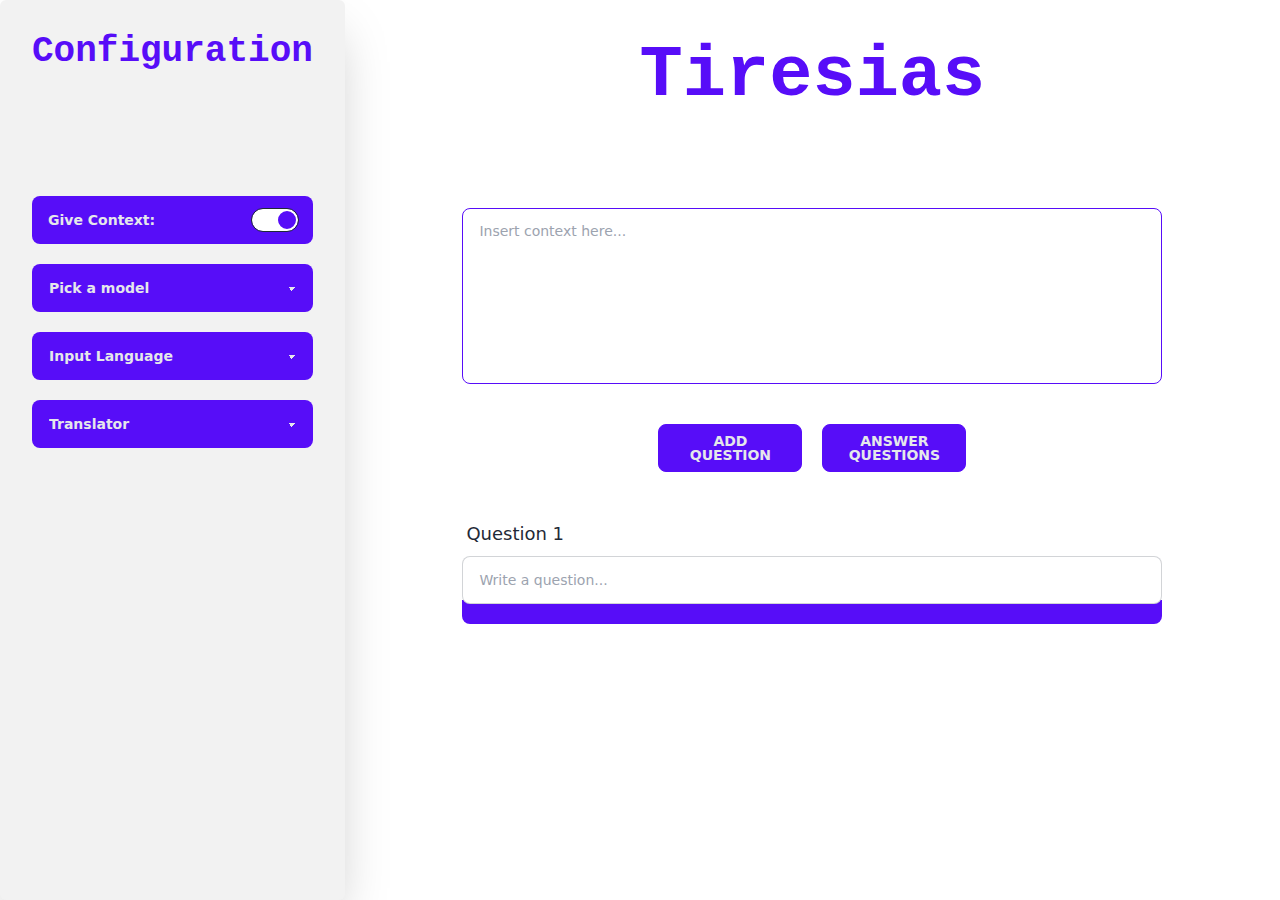
==== templates/index.html @ a660016d "Deployed state, semi working" ====
<!DOCTYPE html>
<html lang="en">

<head>
    <meta charset="UTF-8">
    <meta http-equiv="X-UA-Compatible" content="IE=edge">
    <meta name="viewport" content="width=device-width, initial-scale=1.0">
    <title>Tiresias</title>
    <link rel="stylesheet" href="../static/css/output.css">
    <script src="../static/js/main.js" defer></script>
    <script src="https://ajax.googleapis.com/ajax/libs/jquery/3.6.0/jquery.min.js"></script>
</head>

<body>
    <div id="info-card"
        class="text-lg font-semibold bg-primary opacity-90 absolute h-56 w-72 hidden rounded-lg z-30 shadow-2xl text-base-200">
        <div id="text-container" class="p-5 flex flex-col">
            <div>Confidence Score: <span id="conf_score" class="text-pink-200">0.15</span></div>
            <div>Source: <a id="source_link" class="underline text-blue-200" href="https://www.dbpedia.org/"
                    id="src-link">Original text</a></div>
            <div>Source Language: <span id="src-lang" class="text-pink-200">Greek</span></div>
            <div>Model Response Time: <span id="model-resp-time" class="text-pink-200">11.7</span>/s</div>
        </div>
    </div>
    <div id="popups" class="flex justify-center sm:w-11/12">
    </div>
    <div class="flex flex-no-wrap">
        <!-- Sidebar starts -->
        <div
            class="w-96 h-screen sm:relative fixed bg-base-200 shadow-2xl flex-col justify-between hidden sm:flex rounded-md">
            <div class="px-8">
                <div class="h-16 w-full flex items-center mt-5 mb-28">
                    <h1 class="font-mono font-semibold text-4xl  text-primary">Configuration</h1>
                </div>
                <!-- Sidebar Content -->
                <div class="w-full max-w-xs mb-5 text-sm flex flex-row bg-primary pl-4 items-center rounded-lg h-12">
                    <div class="font-semibold text-gray-200 mr-24">Give Context:</div>
                    <div class="form-control">
                        <input id="context-check" type="checkbox" class="toggle toggle-md context-toggle bg-secondary"
                            checked />
                    </div>
                </div>
                <select id="model" class="select w-full max-w-xs bg-primary text-gray-200 mb-5 ">
                    <option disabled selected>Pick a model</option>
                    <option value="deepset/roberta-base-squad2">deepset/roberta-base-squad2</option>
                    <option value="bert-large-uncased-whole-word-masking-finetuned-squad">
                        bert-large-uncased-whole-word-masking-finetuned-squad</option>
                    <option value="distilbert-base-cased-distilled-squad">distilbert-base-cased-distilled-squad</option>
                    <option value="deepset/bert-large-uncased-whole-word-masking-squad2">
                        deepset/bert-large-uncased-whole-word-masking-squad2</option>
                    <option value="distilbert-base-uncased-distilled-squad">distilbert-base-uncased-distilled-squad
                    </option>
                    <option value="rsvp-ai/bertserini-bert-base-squad">rsvp-ai/bertserini-bert-base-squad</option>
                    <option value="deepset/minilm-uncased-squad2">deepset/minilm-uncased-squad2</option>
                    <option value="dmis-lab/biobert-large-cased-v1.1-squad">dmis-lab/biobert-large-cased-v1.1-squad
                    </option>
                    <option value="deepset/bert-base-cased-squad2">deepset/bert-base-cased-squad2</option>
                    <option value="bert-large-cased-whole-word-masking-finetuned-squad">
                        bert-large-cased-whole-word-masking-finetuned-squad</option>
                </select>
                <select id="lang" class="select w-full max-w-xs bg-primary text-gray-200 mb-5 ">
                    <option disabled selected>Input Language</option>
                    <option value="en">English</option>
                    <option value="el">Greek</option>
                </select>
                <select id="trans" class="select w-full max-w-xs bg-primary text-gray-200 mb-5 ">
                    <option disabled selected>Translator</option>
                    <option value="bing">Bing</option>
                    <option value="helsinki">Helsinki</option>
                </select>
                <select id='erm' class="select w-full max-w-xs bg-primary text-gray-200 mb-5 hidden">
                    <option disabled selected>Entity Recognition</option>
                    <option value="babelfy">Babelfy</option>
                    <option value="lod">LODsyndesis</option>
                </select>
            </div>
        </div>
        <!-- For the button to make it large when the window is small -->
        <div class="w-64 z-40 absolute bg-gray-800 shadow md:h-full flex-col justify-between sm:hidden transition duration-150 ease-in-out"
            id="mobile-nav">
            <button aria-label="toggle sidebar" id="openSideBar"
                class="h-10 w-10 bg-gray-800 absolute right-0 mt-16 -mr-10 flex items-center shadow rounded-tr rounded-br justify-center cursor-pointer focus:outline-none focus:ring-2 focus:ring-offset-2 rounded focus:ring-gray-800"
                onclick="sidebarHandler(true)">
                <img src="https://tuk-cdn.s3.amazonaws.com/can-uploader/light_with_icons_at_bottom-svg7.svg"
                    alt="toggler">
            </button>
            <button aria-label="Close sidebar" id="closeSideBar"
                class="hidden h-10 w-10 bg-gray-800 absolute right-0 mt-16 -mr-10 flex items-center shadow rounded-tr rounded-br justify-center cursor-pointer text-white"
                onclick="sidebarHandler(false)">
                <img src="https://tuk-cdn.s3.amazonaws.com/can-uploader/light_with_icons_at_bottom-svg8.svg"
                    alt="cross">
            </button>
            <div class="px-8 h-screen bg-base-200">
                <div class="h-16 w-full flex items-center mb-28">
                    <h1 class="font-mono font-bold text-3xl text-primary">Configuration</h1>
                </div>
                <!-- Sidebar Content -->
                <div
                    class="w-full max-w-xs mb-5 text-sm flex flex-row bg-primary pl-4 items-center rounded-lg h-12 context-small">
                    <div class="font-semibold text-gray-200 mr-auto">Give Context:</div>
                    <div class="form-control mr-3">
                        <input id="context-check-small" type="checkbox" class="toggle toggle-md context-toggle"
                            checked />
                    </div>
                </div>
                <select id="model-small" class="select w-full max-w-xs bg-primary text-gray-200 mb-5 ">
                    <option disabled selected>Pick a model</option>
                    <option value="deepset/roberta-base-squad2">deepset/roberta-base-squad2</option>
                    <option value="bert-large-uncased-whole-word-masking-finetuned-squad">
                        bert-large-uncased-whole-word-masking-finetuned-squad</option>
                    <option value="distilbert-base-cased-distilled-squad">distilbert-base-cased-distilled-squad</option>
                    <option value="deepset/bert-large-uncased-whole-word-masking-squad2">
                        deepset/bert-large-uncased-whole-word-masking-squad2</option>
                    <option value="distilbert-base-uncased-distilled-squad">distilbert-base-uncased-distilled-squad
                    </option>
                    <option value="rsvp-ai/bertserini-bert-base-squad">rsvp-ai/bertserini-bert-base-squad</option>
                    <option value="deepset/minilm-uncased-squad2">deepset/minilm-uncased-squad2</option>
                    <option value="dmis-lab/biobert-large-cased-v1.1-squad">dmis-lab/biobert-large-cased-v1.1-squad
                    </option>
                    <option value="deepset/bert-base-cased-squad2">deepset/bert-base-cased-squad2</option>
                    <option value="bert-large-cased-whole-word-masking-finetuned-squad">
                        bert-large-cased-whole-word-masking-finetuned-squad</option>
                </select>
                <select id="lang-small" class="select w-full max-w-xs bg-primary text-gray-200 mb-5 ">
                    <option disabled selected>Input Language</option>
                    <option value="en">English</option>
                    <option value="el">Greek</option>
                </select>
                <select id="trans-small" class="select w-full max-w-xs bg-primary text-gray-200 mb-5 ">
                    <option disabled selected>Translator</option>
                    <option value="bing">Bing</option>
                    <option value="helsinki">Helsinki</option>
                </select>
                <select id="erm-small" class="select w-full max-w-xs bg-primary text-gray-200 mb-5 hidden">
                    <option disabled selected>Entity Recognition</option>
                    <option value="babelfy">Babelfy</option>
                    <option value="lod">LODsyndesis</option>
                </select>
            </div>
        </div>
        <!-- Sidebar ends -->
        <!-- Main page -->
        <div class="flex flex-nowrap flex-col w-full">
            <!-- Header -->
            <div class="h-16 w-full flex justify-center mt-10 mb-16">
                <h1
                    class="font-mono font-semibold text-6xl sm:text-5xl md:text-5xl lg:text-7xl text-primary hover:cursor-pointer">
                    Tiresias
                </h1>
            </div>
            <!-- Context -->
            <div class="container mx-auto py-10 h-64 md:w-4/5 w-11/12 px-6 context-container">
                <textarea id="context" class="w-full h-full textarea textarea-primary resize-none"
                    placeholder="Insert context here..."></textarea>
            </div>
            <!-- Button container -->
            <div class=" mx-auto md:w-4/5 w-11/12 px-6 flex flex-row justify-center button-container">
                <button class="btn-primary btn sm:w-28 md:w-36 text-gray-200 mr-5" id="add-button">Add question</button>
                <button class="btn-primary btn sm:w-28 md:w-36 text-gray-200 " id="answer-button">Answer
                    questions</button>
            </div>
            <!-- Questions -->
            <div class=" mx-auto py-10 h-64 md:w-4/5 w-11/12 px-6 flex flex-col questions-section">
                <div id="1" class="form-control w-full  mb-5 question">
                    <label class="label question-label">
                        <span class="label-text text-lg">Question 1</span>
                    </label>
                    <input type="text" placeholder="Write a question..."
                        class="z-10 input input-bordered w-full input-question" />
                    <result class="bg-primary p-3 -mt-1 rounded-t-none rounded-b-lg text-gray-200">

                    </result>
                </div>
            </div>
        </div>
    </div>
    </div>

</body>

</html>
---- static/css/output.css ----
/*
! tailwindcss v3.1.4 | MIT License | https://tailwindcss.com
*/

/*
1. Prevent padding and border from affecting element width. (https://github.com/mozdevs/cssremedy/issues/4)
2. Allow adding a border to an element by just adding a border-width. (https://github.com/tailwindcss/tailwindcss/pull/116)
*/

*,
::before,
::after {
  box-sizing: border-box;
  /* 1 */
  border-width: 0;
  /* 2 */
  border-style: solid;
  /* 2 */
  border-color: #e5e7eb;
  /* 2 */
}

::before,
::after {
  --tw-content: '';
}

/*
1. Use a consistent sensible line-height in all browsers.
2. Prevent adjustments of font size after orientation changes in iOS.
3. Use a more readable tab size.
4. Use the user's configured `sans` font-family by default.
*/

html {
  line-height: 1.5;
  /* 1 */
  -webkit-text-size-adjust: 100%;
  /* 2 */
  -moz-tab-size: 4;
  /* 3 */
  -o-tab-size: 4;
     tab-size: 4;
  /* 3 */
  font-family: ui-sans-serif, system-ui, -apple-system, BlinkMacSystemFont, "Segoe UI", Roboto, "Helvetica Neue", Arial, "Noto Sans", sans-serif, "Apple Color Emoji", "Segoe UI Emoji", "Segoe UI Symbol", "Noto Color Emoji";
  /* 4 */
}

/*
1. Remove the margin in all browsers.
2. Inherit line-height from `html` so users can set them as a class directly on the `html` element.
*/

body {
  margin: 0;
  /* 1 */
  line-height: inherit;
  /* 2 */
}

/*
1. Add the correct height in Firefox.
2. Correct the inheritance of border color in Firefox. (https://bugzilla.mozilla.org/show_bug.cgi?id=190655)
3. Ensure horizontal rules are visible by default.
*/

hr {
  height: 0;
  /* 1 */
  color: inherit;
  /* 2 */
  border-top-width: 1px;
  /* 3 */
}

/*
Add the correct text decoration in Chrome, Edge, and Safari.
*/

abbr:where([title]) {
  -webkit-text-decoration: underline dotted;
          text-decoration: underline dotted;
}

/*
Remove the default font size and weight for headings.
*/

h1,
h2,
h3,
h4,
h5,
h6 {
  font-size: inherit;
  font-weight: inherit;
}

/*
Reset links to optimize for opt-in styling instead of opt-out.
*/

a {
  color: inherit;
  text-decoration: inherit;
}

/*
Add the correct font weight in Edge and Safari.
*/

b,
strong {
  font-weight: bolder;
}

/*
1. Use the user's configured `mono` font family by default.
2. Correct the odd `em` font sizing in all browsers.
*/

code,
kbd,
samp,
pre {
  font-family: ui-monospace, SFMono-Regular, Menlo, Monaco, Consolas, "Liberation Mono", "Courier New", monospace;
  /* 1 */
  font-size: 1em;
  /* 2 */
}

/*
Add the correct font size in all browsers.
*/

small {
  font-size: 80%;
}

/*
Prevent `sub` and `sup` elements from affecting the line height in all browsers.
*/

sub,
sup {
  font-size: 75%;
  line-height: 0;
  position: relative;
  vertical-align: baseline;
}

sub {
  bottom: -0.25em;
}

sup {
  top: -0.5em;
}

/*
1. Remove text indentation from table contents in Chrome and Safari. (https://bugs.chromium.org/p/chromium/issues/detail?id=999088, https://bugs.webkit.org/show_bug.cgi?id=201297)
2. Correct table border color inheritance in all Chrome and Safari. (https://bugs.chromium.org/p/chromium/issues/detail?id=935729, https://bugs.webkit.org/show_bug.cgi?id=195016)
3. Remove gaps between table borders by default.
*/

table {
  text-indent: 0;
  /* 1 */
  border-color: inherit;
  /* 2 */
  border-collapse: collapse;
  /* 3 */
}

/*
1. Change the font styles in all browsers.
2. Remove the margin in Firefox and Safari.
3. Remove default padding in all browsers.
*/

button,
input,
optgroup,
select,
textarea {
  font-family: inherit;
  /* 1 */
  font-size: 100%;
  /* 1 */
  font-weight: inherit;
  /* 1 */
  line-height: inherit;
  /* 1 */
  color: inherit;
  /* 1 */
  margin: 0;
  /* 2 */
  padding: 0;
  /* 3 */
}

/*
Remove the inheritance of text transform in Edge and Firefox.
*/

button,
select {
  text-transform: none;
}

/*
1. Correct the inability to style clickable types in iOS and Safari.
2. Remove default button styles.
*/

button,
[type='button'],
[type='reset'],
[type='submit'] {
  -webkit-appearance: button;
  /* 1 */
  background-color: transparent;
  /* 2 */
  background-image: none;
  /* 2 */
}

/*
Use the modern Firefox focus style for all focusable elements.
*/

:-moz-focusring {
  outline: auto;
}

/*
Remove the additional `:invalid` styles in Firefox. (https://github.com/mozilla/gecko-dev/blob/2f9eacd9d3d995c937b4251a5557d95d494c9be1/layout/style/res/forms.css#L728-L737)
*/

:-moz-ui-invalid {
  box-shadow: none;
}

/*
Add the correct vertical alignment in Chrome and Firefox.
*/

progress {
  vertical-align: baseline;
}

/*
Correct the cursor style of increment and decrement buttons in Safari.
*/

::-webkit-inner-spin-button,
::-webkit-outer-spin-button {
  height: auto;
}

/*
1. Correct the odd appearance in Chrome and Safari.
2. Correct the outline style in Safari.
*/

[type='search'] {
  -webkit-appearance: textfield;
  /* 1 */
  outline-offset: -2px;
  /* 2 */
}

/*
Remove the inner padding in Chrome and Safari on macOS.
*/

::-webkit-search-decoration {
  -webkit-appearance: none;
}

/*
1. Correct the inability to style clickable types in iOS and Safari.
2. Change font properties to `inherit` in Safari.
*/

::-webkit-file-upload-button {
  -webkit-appearance: button;
  /* 1 */
  font: inherit;
  /* 2 */
}

/*
Add the correct display in Chrome and Safari.
*/

summary {
  display: list-item;
}

/*
Removes the default spacing and border for appropriate elements.
*/

blockquote,
dl,
dd,
h1,
h2,
h3,
h4,
h5,
h6,
hr,
figure,
p,
pre {
  margin: 0;
}

fieldset {
  margin: 0;
  padding: 0;
}

legend {
  padding: 0;
}

ol,
ul,
menu {
  list-style: none;
  margin: 0;
  padding: 0;
}

/*
Prevent resizing textareas horizontally by default.
*/

textarea {
  resize: vertical;
}

/*
1. Reset the default placeholder opacity in Firefox. (https://github.com/tailwindlabs/tailwindcss/issues/3300)
2. Set the default placeholder color to the user's configured gray 400 color.
*/

input::-moz-placeholder, textarea::-moz-placeholder {
  opacity: 1;
  /* 1 */
  color: #9ca3af;
  /* 2 */
}

input::placeholder,
textarea::placeholder {
  opacity: 1;
  /* 1 */
  color: #9ca3af;
  /* 2 */
}

/*
Set the default cursor for buttons.
*/

button,
[role="button"] {
  cursor: pointer;
}

/*
Make sure disabled buttons don't get the pointer cursor.
*/

:disabled {
  cursor: default;
}

/*
1. Make replaced elements `display: block` by default. (https://github.com/mozdevs/cssremedy/issues/14)
2. Add `vertical-align: middle` to align replaced elements more sensibly by default. (https://github.com/jensimmons/cssremedy/issues/14#issuecomment-634934210)
   This can trigger a poorly considered lint error in some tools but is included by design.
*/

img,
svg,
video,
canvas,
audio,
iframe,
embed,
object {
  display: block;
  /* 1 */
  vertical-align: middle;
  /* 2 */
}

/*
Constrain images and videos to the parent width and preserve their intrinsic aspect ratio. (https://github.com/mozdevs/cssremedy/issues/14)
*/

img,
video {
  max-width: 100%;
  height: auto;
}

:root,
[data-theme] {
  background-color: hsla(var(--b1) / var(--tw-bg-opacity, 1));
  color: hsla(var(--bc) / var(--tw-text-opacity, 1));
}

html {
  -webkit-tap-highlight-color: transparent;
}

:root {
  --p: 259 94% 51%;
  --pf: 259 94% 41%;
  --sf: 314 100% 38%;
  --af: 174 60% 41%;
  --nf: 219 14% 22%;
  --in: 198 93% 60%;
  --su: 158 64% 52%;
  --wa: 43 96% 56%;
  --er: 0 91% 71%;
  --inc: 198 100% 12%;
  --suc: 158 100% 10%;
  --wac: 43 100% 11%;
  --erc: 0 100% 14%;
  --rounded-box: 1rem;
  --rounded-btn: 0.5rem;
  --rounded-badge: 1.9rem;
  --animation-btn: 0.25s;
  --animation-input: .2s;
  --btn-text-case: uppercase;
  --btn-focus-scale: 0.95;
  --border-btn: 1px;
  --tab-border: 1px;
  --tab-radius: 0.5rem;
  --pc: 0 0% 100%;
  --s: 314 100% 47%;
  --sc: 0 0% 100%;
  --a: 174 60% 51%;
  --ac: 175 44% 15%;
  --n: 219 14% 28%;
  --nc: 0 0% 100%;
  --b1: 0 0% 100%;
  --b2: 0 0% 95%;
  --b3: 180 2% 90%;
  --bc: 215 28% 17%;
}

@media (prefers-color-scheme: dark) {
  :root {
    --p: 139 16% 43%;
    --pf: 139 16% 34%;
    --sf: 97 37% 75%;
    --af: 0 68% 75%;
    --nf: 0 4% 28%;
    --b2: 0 4% 82%;
    --b3: 0 4% 74%;
    --in: 198 93% 60%;
    --su: 158 64% 52%;
    --wa: 43 96% 56%;
    --er: 0 91% 71%;
    --pc: 139 100% 89%;
    --inc: 198 100% 12%;
    --suc: 158 100% 10%;
    --wac: 43 100% 11%;
    --erc: 0 100% 14%;
    --rounded-box: 1rem;
    --rounded-btn: 0.5rem;
    --rounded-badge: 1.9rem;
    --animation-btn: 0.25s;
    --animation-input: .2s;
    --btn-text-case: uppercase;
    --btn-focus-scale: 0.95;
    --border-btn: 1px;
    --tab-border: 1px;
    --tab-radius: 0.5rem;
    --s: 97 37% 93%;
    --sc: 96 32% 15%;
    --a: 0 68% 94%;
    --ac: 0 22% 16%;
    --n: 0 4% 35%;
    --nc: 0 4% 91%;
    --b1: 0 4% 91%;
    --bc: 0 3% 6%;
  }
}

[data-theme=light] {
  --p: 259 94% 51%;
  --pf: 259 94% 41%;
  --sf: 314 100% 38%;
  --af: 174 60% 41%;
  --nf: 219 14% 22%;
  --in: 198 93% 60%;
  --su: 158 64% 52%;
  --wa: 43 96% 56%;
  --er: 0 91% 71%;
  --inc: 198 100% 12%;
  --suc: 158 100% 10%;
  --wac: 43 100% 11%;
  --erc: 0 100% 14%;
  --rounded-box: 1rem;
  --rounded-btn: 0.5rem;
  --rounded-badge: 1.9rem;
  --animation-btn: 0.25s;
  --animation-input: .2s;
  --btn-text-case: uppercase;
  --btn-focus-scale: 0.95;
  --border-btn: 1px;
  --tab-border: 1px;
  --tab-radius: 0.5rem;
  --pc: 0 0% 100%;
  --s: 314 100% 47%;
  --sc: 0 0% 100%;
  --a: 174 60% 51%;
  --ac: 175 44% 15%;
  --n: 219 14% 28%;
  --nc: 0 0% 100%;
  --b1: 0 0% 100%;
  --b2: 0 0% 95%;
  --b3: 180 2% 90%;
  --bc: 215 28% 17%;
}

[data-theme=dark] {
  --p: 262 80% 50%;
  --pf: 262 80% 40%;
  --sf: 316 70% 40%;
  --af: 175 70% 33%;
  --in: 198 93% 60%;
  --su: 158 64% 52%;
  --wa: 43 96% 56%;
  --er: 0 91% 71%;
  --inc: 198 100% 12%;
  --suc: 158 100% 10%;
  --wac: 43 100% 11%;
  --erc: 0 100% 14%;
  --rounded-box: 1rem;
  --rounded-btn: 0.5rem;
  --rounded-badge: 1.9rem;
  --animation-btn: 0.25s;
  --animation-input: .2s;
  --btn-text-case: uppercase;
  --btn-focus-scale: 0.95;
  --border-btn: 1px;
  --tab-border: 1px;
  --tab-radius: 0.5rem;
  --pc: 0 0% 100%;
  --s: 316 70% 50%;
  --sc: 0 0% 100%;
  --a: 175 70% 41%;
  --ac: 0 0% 100%;
  --n: 218 18% 12%;
  --nf: 223 17% 8%;
  --nc: 220 13% 69%;
  --b1: 220 18% 20%;
  --b2: 220 17% 17%;
  --b3: 219 18% 15%;
  --bc: 220 13% 69%;
}

[data-theme=cupcake] {
  --p: 183 47% 59%;
  --pf: 183 47% 47%;
  --sf: 338 71% 62%;
  --af: 39 84% 46%;
  --nf: 280 46% 11%;
  --in: 198 93% 60%;
  --su: 158 64% 52%;
  --wa: 43 96% 56%;
  --er: 0 91% 71%;
  --pc: 183 100% 12%;
  --sc: 338 100% 16%;
  --ac: 39 100% 12%;
  --nc: 280 83% 83%;
  --inc: 198 100% 12%;
  --suc: 158 100% 10%;
  --wac: 43 100% 11%;
  --erc: 0 100% 14%;
  --rounded-box: 1rem;
  --rounded-badge: 1.9rem;
  --animation-btn: 0.25s;
  --animation-input: .2s;
  --btn-text-case: uppercase;
  --btn-focus-scale: 0.95;
  --border-btn: 1px;
  --s: 338 71% 78%;
  --a: 39 84% 58%;
  --n: 280 46% 14%;
  --b1: 24 33% 97%;
  --b2: 27 22% 92%;
  --b3: 22 14% 89%;
  --bc: 280 46% 14%;
  --rounded-btn: 1.9rem;
  --tab-border: 2px;
  --tab-radius: .5rem;
}

[data-theme=bumblebee] {
  --p: 41 74% 53%;
  --pf: 41 74% 42%;
  --sf: 50 94% 46%;
  --af: 240 33% 11%;
  --nf: 240 33% 11%;
  --b2: 0 0% 90%;
  --b3: 0 0% 81%;
  --in: 198 93% 60%;
  --su: 158 64% 52%;
  --wa: 43 96% 56%;
  --er: 0 91% 71%;
  --bc: 0 0% 20%;
  --ac: 240 60% 83%;
  --nc: 240 60% 83%;
  --inc: 198 100% 12%;
  --suc: 158 100% 10%;
  --wac: 43 100% 11%;
  --erc: 0 100% 14%;
  --rounded-box: 1rem;
  --rounded-btn: 0.5rem;
  --rounded-badge: 1.9rem;
  --animation-btn: 0.25s;
  --animation-input: .2s;
  --btn-text-case: uppercase;
  --btn-focus-scale: 0.95;
  --border-btn: 1px;
  --tab-border: 1px;
  --tab-radius: 0.5rem;
  --pc: 240 33% 14%;
  --s: 50 94% 58%;
  --sc: 240 33% 14%;
  --a: 240 33% 14%;
  --n: 240 33% 14%;
  --b1: 0 0% 100%;
}

[data-theme=emerald] {
  --p: 141 50% 60%;
  --pf: 141 50% 48%;
  --sf: 219 96% 48%;
  --af: 10 81% 45%;
  --nf: 219 20% 20%;
  --b2: 0 0% 90%;
  --b3: 0 0% 81%;
  --in: 198 93% 60%;
  --su: 158 64% 52%;
  --wa: 43 96% 56%;
  --er: 0 91% 71%;
  --inc: 198 100% 12%;
  --suc: 158 100% 10%;
  --wac: 43 100% 11%;
  --erc: 0 100% 14%;
  --rounded-box: 1rem;
  --rounded-btn: 0.5rem;
  --rounded-badge: 1.9rem;
  --btn-text-case: uppercase;
  --border-btn: 1px;
  --tab-border: 1px;
  --tab-radius: 0.5rem;
  --pc: 151 28% 19%;
  --s: 219 96% 60%;
  --sc: 210 20% 98%;
  --a: 10 81% 56%;
  --ac: 210 20% 98%;
  --n: 219 20% 25%;
  --nc: 210 20% 98%;
  --b1: 0 0% 100%;
  --bc: 219 20% 25%;
  --animation-btn: 0;
  --animation-input: 0;
  --btn-focus-scale: 1;
}

[data-theme=corporate] {
  --p: 229 96% 64%;
  --pf: 229 96% 51%;
  --sf: 215 26% 47%;
  --af: 154 49% 48%;
  --nf: 233 27% 10%;
  --b2: 0 0% 90%;
  --b3: 0 0% 81%;
  --in: 198 93% 60%;
  --su: 158 64% 52%;
  --wa: 43 96% 56%;
  --er: 0 91% 71%;
  --pc: 229 100% 93%;
  --sc: 215 100% 12%;
  --ac: 154 100% 12%;
  --inc: 198 100% 12%;
  --suc: 158 100% 10%;
  --wac: 43 100% 11%;
  --erc: 0 100% 14%;
  --btn-text-case: uppercase;
  --border-btn: 1px;
  --tab-border: 1px;
  --tab-radius: 0.5rem;
  --s: 215 26% 59%;
  --a: 154 49% 60%;
  --n: 233 27% 13%;
  --nc: 210 38% 95%;
  --b1: 0 0% 100%;
  --bc: 233 27% 13%;
  --rounded-box: 0.25rem;
  --rounded-btn: .125rem;
  --rounded-badge: .125rem;
  --animation-btn: 0;
  --animation-input: 0;
  --btn-focus-scale: 1;
}

[data-theme=synthwave] {
  --p: 321 70% 69%;
  --pf: 321 70% 55%;
  --sf: 197 87% 52%;
  --af: 48 89% 46%;
  --nf: 253 61% 15%;
  --b2: 254 59% 23%;
  --b3: 254 59% 21%;
  --pc: 321 100% 14%;
  --sc: 197 100% 13%;
  --ac: 48 100% 11%;
  --rounded-box: 1rem;
  --rounded-btn: 0.5rem;
  --rounded-badge: 1.9rem;
  --animation-btn: 0.25s;
  --animation-input: .2s;
  --btn-text-case: uppercase;
  --btn-focus-scale: 0.95;
  --border-btn: 1px;
  --tab-border: 1px;
  --tab-radius: 0.5rem;
  --s: 197 87% 65%;
  --a: 48 89% 57%;
  --n: 253 61% 19%;
  --nc: 260 60% 98%;
  --b1: 254 59% 26%;
  --bc: 260 60% 98%;
  --in: 199 87% 64%;
  --inc: 257 63% 17%;
  --su: 168 74% 68%;
  --suc: 257 63% 17%;
  --wa: 48 89% 57%;
  --wac: 257 63% 17%;
  --er: 352 74% 57%;
  --erc: 260 60% 98%;
}

[data-theme=retro] {
  --p: 3 74% 76%;
  --pf: 3 74% 61%;
  --sf: 145 27% 58%;
  --af: 49 67% 61%;
  --nf: 42 17% 34%;
  --inc: 221 100% 91%;
  --suc: 142 100% 87%;
  --wac: 32 100% 9%;
  --erc: 0 100% 90%;
  --animation-btn: 0.25s;
  --animation-input: .2s;
  --btn-text-case: uppercase;
  --btn-focus-scale: 0.95;
  --border-btn: 1px;
  --tab-border: 1px;
  --tab-radius: 0.5rem;
  --pc: 345 5% 15%;
  --s: 145 27% 72%;
  --sc: 345 5% 15%;
  --a: 49 67% 76%;
  --ac: 345 5% 15%;
  --n: 42 17% 42%;
  --nc: 45 47% 80%;
  --b1: 45 47% 80%;
  --b2: 45 37% 72%;
  --b3: 42 36% 65%;
  --bc: 345 5% 15%;
  --in: 221 83% 53%;
  --su: 142 76% 36%;
  --wa: 32 95% 44%;
  --er: 0 72% 51%;
  --rounded-box: 0.4rem;
  --rounded-btn: 0.4rem;
  --rounded-badge: 0.4rem;
}

[data-theme=cyberpunk] {
  font-family: ui-monospace,SFMono-Regular,Menlo,Monaco,Consolas,Liberation Mono,Courier New,monospace;
  --pf: 345 100% 58%;
  --sf: 195 80% 56%;
  --af: 276 74% 57%;
  --nf: 57 100% 10%;
  --b2: 56 100% 45%;
  --b3: 56 100% 41%;
  --in: 198 93% 60%;
  --su: 158 64% 52%;
  --wa: 43 96% 56%;
  --er: 0 91% 71%;
  --bc: 56 100% 10%;
  --pc: 345 100% 15%;
  --sc: 195 100% 14%;
  --ac: 276 100% 14%;
  --inc: 198 100% 12%;
  --suc: 158 100% 10%;
  --wac: 43 100% 11%;
  --erc: 0 100% 14%;
  --animation-btn: 0.25s;
  --animation-input: .2s;
  --btn-text-case: uppercase;
  --btn-focus-scale: 0.95;
  --border-btn: 1px;
  --tab-border: 1px;
  --p: 345 100% 73%;
  --s: 195 80% 70%;
  --a: 276 74% 71%;
  --n: 57 100% 13%;
  --nc: 56 100% 50%;
  --b1: 56 100% 50%;
  --rounded-box: 0;
  --rounded-btn: 0;
  --rounded-badge: 0;
  --tab-radius: 0;
}

[data-theme=valentine] {
  --p: 353 74% 67%;
  --pf: 353 74% 54%;
  --sf: 254 86% 61%;
  --af: 181 56% 56%;
  --nf: 336 43% 38%;
  --b2: 318 46% 80%;
  --b3: 318 46% 72%;
  --pc: 353 100% 13%;
  --sc: 254 100% 15%;
  --ac: 181 100% 14%;
  --inc: 221 100% 91%;
  --suc: 142 100% 87%;
  --wac: 32 100% 9%;
  --erc: 0 100% 90%;
  --rounded-box: 1rem;
  --rounded-badge: 1.9rem;
  --animation-btn: 0.25s;
  --animation-input: .2s;
  --btn-text-case: uppercase;
  --btn-focus-scale: 0.95;
  --border-btn: 1px;
  --tab-border: 1px;
  --tab-radius: 0.5rem;
  --s: 254 86% 77%;
  --a: 181 56% 70%;
  --n: 336 43% 48%;
  --nc: 318 46% 89%;
  --b1: 318 46% 89%;
  --bc: 344 38% 28%;
  --in: 221 83% 53%;
  --su: 142 76% 36%;
  --wa: 32 95% 44%;
  --er: 0 72% 51%;
  --rounded-btn: 1.9rem;
}

[data-theme=halloween] {
  --p: 32 89% 52%;
  --pf: 32 89% 42%;
  --sf: 271 46% 34%;
  --af: 91 100% 26%;
  --nf: 180 4% 9%;
  --b2: 0 0% 12%;
  --b3: 0 0% 10%;
  --bc: 0 0% 83%;
  --sc: 271 100% 88%;
  --ac: 91 100% 7%;
  --nc: 180 5% 82%;
  --inc: 221 100% 91%;
  --suc: 142 100% 87%;
  --wac: 32 100% 9%;
  --erc: 0 100% 90%;
  --rounded-box: 1rem;
  --rounded-btn: 0.5rem;
  --rounded-badge: 1.9rem;
  --animation-btn: 0.25s;
  --animation-input: .2s;
  --btn-text-case: uppercase;
  --btn-focus-scale: 0.95;
  --border-btn: 1px;
  --tab-border: 1px;
  --tab-radius: 0.5rem;
  --pc: 180 7% 8%;
  --s: 271 46% 42%;
  --a: 91 100% 33%;
  --n: 180 4% 11%;
  --b1: 0 0% 13%;
  --in: 221 83% 53%;
  --su: 142 76% 36%;
  --wa: 32 95% 44%;
  --er: 0 72% 51%;
}

[data-theme=garden] {
  --p: 139 16% 43%;
  --pf: 139 16% 34%;
  --sf: 97 37% 75%;
  --af: 0 68% 75%;
  --nf: 0 4% 28%;
  --b2: 0 4% 82%;
  --b3: 0 4% 74%;
  --in: 198 93% 60%;
  --su: 158 64% 52%;
  --wa: 43 96% 56%;
  --er: 0 91% 71%;
  --pc: 139 100% 89%;
  --inc: 198 100% 12%;
  --suc: 158 100% 10%;
  --wac: 43 100% 11%;
  --erc: 0 100% 14%;
  --rounded-box: 1rem;
  --rounded-btn: 0.5rem;
  --rounded-badge: 1.9rem;
  --animation-btn: 0.25s;
  --animation-input: .2s;
  --btn-text-case: uppercase;
  --btn-focus-scale: 0.95;
  --border-btn: 1px;
  --tab-border: 1px;
  --tab-radius: 0.5rem;
  --s: 97 37% 93%;
  --sc: 96 32% 15%;
  --a: 0 68% 94%;
  --ac: 0 22% 16%;
  --n: 0 4% 35%;
  --nc: 0 4% 91%;
  --b1: 0 4% 91%;
  --bc: 0 3% 6%;
}

[data-theme=forest] {
  --p: 141 72% 42%;
  --pf: 141 72% 34%;
  --sf: 141 75% 38%;
  --af: 35 69% 42%;
  --nf: 0 10% 5%;
  --b2: 0 12% 7%;
  --b3: 0 12% 7%;
  --in: 198 93% 60%;
  --su: 158 64% 52%;
  --wa: 43 96% 56%;
  --er: 0 91% 71%;
  --bc: 0 12% 82%;
  --pc: 141 100% 8%;
  --sc: 141 100% 10%;
  --ac: 35 100% 10%;
  --nc: 0 7% 81%;
  --inc: 198 100% 12%;
  --suc: 158 100% 10%;
  --wac: 43 100% 11%;
  --erc: 0 100% 14%;
  --rounded-box: 1rem;
  --rounded-badge: 1.9rem;
  --animation-btn: 0.25s;
  --animation-input: .2s;
  --btn-text-case: uppercase;
  --btn-focus-scale: 0.95;
  --border-btn: 1px;
  --tab-border: 1px;
  --tab-radius: 0.5rem;
  --s: 141 75% 48%;
  --a: 35 69% 52%;
  --n: 0 10% 6%;
  --b1: 0 12% 8%;
  --rounded-btn: 1.9rem;
}

[data-theme=aqua] {
  --p: 182 93% 49%;
  --pf: 182 93% 40%;
  --sf: 274 31% 45%;
  --af: 47 100% 64%;
  --nf: 205 54% 40%;
  --b2: 219 53% 39%;
  --b3: 219 53% 35%;
  --bc: 219 100% 89%;
  --sc: 274 100% 91%;
  --ac: 47 100% 16%;
  --nc: 205 100% 90%;
  --inc: 221 100% 91%;
  --suc: 142 100% 87%;
  --wac: 32 100% 9%;
  --erc: 0 100% 90%;
  --rounded-box: 1rem;
  --rounded-btn: 0.5rem;
  --rounded-badge: 1.9rem;
  --animation-btn: 0.25s;
  --animation-input: .2s;
  --btn-text-case: uppercase;
  --btn-focus-scale: 0.95;
  --border-btn: 1px;
  --tab-border: 1px;
  --tab-radius: 0.5rem;
  --pc: 181 100% 17%;
  --s: 274 31% 57%;
  --a: 47 100% 80%;
  --n: 205 54% 50%;
  --b1: 219 53% 43%;
  --in: 221 83% 53%;
  --su: 142 76% 36%;
  --wa: 32 95% 44%;
  --er: 0 72% 51%;
}

[data-theme=lofi] {
  --p: 0 0% 5%;
  --pf: 0 0% 4%;
  --sf: 0 2% 8%;
  --af: 0 0% 12%;
  --nf: 0 0% 0%;
  --btn-text-case: uppercase;
  --border-btn: 1px;
  --tab-border: 1px;
  --pc: 0 0% 100%;
  --s: 0 2% 10%;
  --sc: 0 0% 100%;
  --a: 0 0% 15%;
  --ac: 0 0% 100%;
  --n: 0 0% 0%;
  --nc: 0 0% 100%;
  --b1: 0 0% 100%;
  --b2: 0 0% 95%;
  --b3: 0 2% 90%;
  --bc: 0 0% 0%;
  --in: 212 100% 48%;
  --inc: 0 0% 100%;
  --su: 137 72% 46%;
  --suc: 0 0% 100%;
  --wa: 5 100% 66%;
  --wac: 0 0% 100%;
  --er: 325 78% 49%;
  --erc: 0 0% 100%;
  --rounded-box: 0.25rem;
  --rounded-btn: 0.125rem;
  --rounded-badge: 0.125rem;
  --animation-btn: 0;
  --animation-input: 0;
  --btn-focus-scale: 1;
  --tab-radius: 0;
}

[data-theme=pastel] {
  --p: 284 22% 80%;
  --pf: 284 22% 64%;
  --sf: 352 70% 70%;
  --af: 158 55% 65%;
  --nf: 199 44% 49%;
  --in: 198 93% 60%;
  --su: 158 64% 52%;
  --wa: 43 96% 56%;
  --er: 0 91% 71%;
  --bc: 0 0% 20%;
  --pc: 284 59% 16%;
  --sc: 352 100% 18%;
  --ac: 158 100% 16%;
  --nc: 199 100% 12%;
  --inc: 198 100% 12%;
  --suc: 158 100% 10%;
  --wac: 43 100% 11%;
  --erc: 0 100% 14%;
  --rounded-box: 1rem;
  --rounded-badge: 1.9rem;
  --animation-btn: 0.25s;
  --animation-input: .2s;
  --btn-text-case: uppercase;
  --btn-focus-scale: 0.95;
  --border-btn: 1px;
  --tab-border: 1px;
  --tab-radius: 0.5rem;
  --s: 352 70% 88%;
  --a: 158 55% 81%;
  --n: 199 44% 61%;
  --b1: 0 0% 100%;
  --b2: 210 20% 98%;
  --b3: 216 12% 84%;
  --rounded-btn: 1.9rem;
}

[data-theme=fantasy] {
  --p: 296 83% 25%;
  --pf: 296 83% 20%;
  --sf: 200 100% 30%;
  --af: 31 94% 41%;
  --nf: 215 28% 13%;
  --b2: 0 0% 90%;
  --b3: 0 0% 81%;
  --in: 198 93% 60%;
  --su: 158 64% 52%;
  --wa: 43 96% 56%;
  --er: 0 91% 71%;
  --pc: 296 100% 85%;
  --sc: 200 100% 87%;
  --ac: 31 100% 10%;
  --nc: 215 62% 83%;
  --inc: 198 100% 12%;
  --suc: 158 100% 10%;
  --wac: 43 100% 11%;
  --erc: 0 100% 14%;
  --rounded-box: 1rem;
  --rounded-btn: 0.5rem;
  --rounded-badge: 1.9rem;
  --animation-btn: 0.25s;
  --animation-input: .2s;
  --btn-text-case: uppercase;
  --btn-focus-scale: 0.95;
  --border-btn: 1px;
  --tab-border: 1px;
  --tab-radius: 0.5rem;
  --s: 200 100% 37%;
  --a: 31 94% 51%;
  --n: 215 28% 17%;
  --b1: 0 0% 100%;
  --bc: 215 28% 17%;
}

[data-theme=wireframe] {
  font-family: Chalkboard,comic sans ms,"sanssecondaryerif";
  --pf: 0 0% 58%;
  --sf: 0 0% 58%;
  --af: 0 0% 58%;
  --nf: 0 0% 74%;
  --bc: 0 0% 20%;
  --pc: 0 0% 14%;
  --sc: 0 0% 14%;
  --ac: 0 0% 14%;
  --nc: 0 0% 18%;
  --inc: 240 100% 90%;
  --suc: 120 100% 85%;
  --wac: 60 100% 10%;
  --erc: 0 100% 90%;
  --animation-btn: 0.25s;
  --animation-input: .2s;
  --btn-text-case: uppercase;
  --btn-focus-scale: 0.95;
  --border-btn: 1px;
  --tab-border: 1px;
  --p: 0 0% 72%;
  --s: 0 0% 72%;
  --a: 0 0% 72%;
  --n: 0 0% 92%;
  --b1: 0 0% 100%;
  --b2: 0 0% 93%;
  --b3: 0 0% 87%;
  --in: 240 100% 50%;
  --su: 120 100% 25%;
  --wa: 60 30% 50%;
  --er: 0 100% 50%;
  --rounded-box: 0.2rem;
  --rounded-btn: 0.2rem;
  --rounded-badge: 0.2rem;
  --tab-radius: 0.2rem;
}

[data-theme=black] {
  --p: 0 2% 20%;
  --pf: 0 2% 16%;
  --sf: 0 2% 16%;
  --af: 0 2% 16%;
  --bc: 0 0% 80%;
  --pc: 0 5% 84%;
  --sc: 0 5% 84%;
  --ac: 0 5% 84%;
  --nc: 0 3% 83%;
  --inc: 240 100% 90%;
  --suc: 120 100% 85%;
  --wac: 60 100% 10%;
  --erc: 0 100% 90%;
  --border-btn: 1px;
  --tab-border: 1px;
  --s: 0 2% 20%;
  --a: 0 2% 20%;
  --b1: 0 0% 0%;
  --b2: 0 0% 5%;
  --b3: 0 2% 10%;
  --n: 0 1% 15%;
  --nf: 0 2% 20%;
  --in: 240 100% 50%;
  --su: 120 100% 25%;
  --wa: 60 100% 50%;
  --er: 0 100% 50%;
  --rounded-box: 0;
  --rounded-btn: 0;
  --rounded-badge: 0;
  --animation-btn: 0;
  --animation-input: 0;
  --btn-text-case: lowercase;
  --btn-focus-scale: 1;
  --tab-radius: 0;
}

[data-theme=luxury] {
  --p: 0 0% 100%;
  --pf: 0 0% 80%;
  --sf: 218 54% 14%;
  --af: 319 22% 21%;
  --nf: 270 4% 7%;
  --pc: 0 0% 20%;
  --sc: 218 100% 84%;
  --ac: 319 85% 85%;
  --inc: 202 100% 14%;
  --suc: 89 100% 10%;
  --wac: 54 100% 13%;
  --erc: 0 100% 14%;
  --rounded-box: 1rem;
  --rounded-btn: 0.5rem;
  --rounded-badge: 1.9rem;
  --animation-btn: 0.25s;
  --animation-input: .2s;
  --btn-text-case: uppercase;
  --btn-focus-scale: 0.95;
  --border-btn: 1px;
  --tab-border: 1px;
  --tab-radius: 0.5rem;
  --s: 218 54% 18%;
  --a: 319 22% 26%;
  --n: 270 4% 9%;
  --nc: 37 67% 58%;
  --b1: 240 10% 4%;
  --b2: 270 4% 9%;
  --b3: 270 2% 18%;
  --bc: 37 67% 58%;
  --in: 202 100% 70%;
  --su: 89 62% 52%;
  --wa: 54 69% 64%;
  --er: 0 100% 72%;
}

[data-theme=dracula] {
  --p: 326 100% 74%;
  --pf: 326 100% 59%;
  --sf: 265 89% 62%;
  --af: 31 100% 57%;
  --nf: 230 15% 24%;
  --b2: 231 15% 17%;
  --b3: 231 15% 15%;
  --pc: 326 100% 15%;
  --sc: 265 100% 16%;
  --ac: 31 100% 14%;
  --nc: 230 71% 86%;
  --inc: 191 100% 15%;
  --suc: 135 100% 13%;
  --wac: 65 100% 15%;
  --erc: 0 100% 93%;
  --rounded-box: 1rem;
  --rounded-btn: 0.5rem;
  --rounded-badge: 1.9rem;
  --animation-btn: 0.25s;
  --animation-input: .2s;
  --btn-text-case: uppercase;
  --btn-focus-scale: 0.95;
  --border-btn: 1px;
  --tab-border: 1px;
  --tab-radius: 0.5rem;
  --s: 265 89% 78%;
  --a: 31 100% 71%;
  --n: 230 15% 30%;
  --b1: 231 15% 18%;
  --bc: 60 30% 96%;
  --in: 191 97% 77%;
  --su: 135 94% 65%;
  --wa: 65 92% 76%;
  --er: 0 100% 67%;
}

[data-theme=cmyk] {
  --p: 203 83% 60%;
  --pf: 203 83% 48%;
  --sf: 335 78% 48%;
  --af: 56 100% 48%;
  --nf: 0 0% 8%;
  --b2: 0 0% 90%;
  --b3: 0 0% 81%;
  --bc: 0 0% 20%;
  --pc: 203 100% 12%;
  --sc: 335 100% 92%;
  --ac: 56 100% 12%;
  --nc: 0 0% 82%;
  --inc: 192 100% 10%;
  --suc: 291 100% 88%;
  --wac: 25 100% 11%;
  --erc: 4 100% 91%;
  --rounded-box: 1rem;
  --rounded-btn: 0.5rem;
  --rounded-badge: 1.9rem;
  --animation-btn: 0.25s;
  --animation-input: .2s;
  --btn-text-case: uppercase;
  --btn-focus-scale: 0.95;
  --border-btn: 1px;
  --tab-border: 1px;
  --tab-radius: 0.5rem;
  --s: 335 78% 60%;
  --a: 56 100% 60%;
  --n: 0 0% 10%;
  --b1: 0 0% 100%;
  --in: 192 48% 52%;
  --su: 291 48% 38%;
  --wa: 25 85% 57%;
  --er: 4 81% 56%;
}

[data-theme=autumn] {
  --p: 344 96% 28%;
  --pf: 344 96% 22%;
  --sf: 0 63% 47%;
  --af: 27 56% 50%;
  --nf: 22 17% 35%;
  --b2: 0 0% 85%;
  --b3: 0 0% 77%;
  --bc: 0 0% 19%;
  --pc: 344 100% 86%;
  --sc: 0 100% 92%;
  --ac: 27 100% 13%;
  --nc: 22 100% 89%;
  --inc: 187 100% 10%;
  --suc: 165 100% 9%;
  --wac: 30 100% 10%;
  --erc: 354 100% 90%;
  --rounded-box: 1rem;
  --rounded-btn: 0.5rem;
  --rounded-badge: 1.9rem;
  --animation-btn: 0.25s;
  --animation-input: .2s;
  --btn-text-case: uppercase;
  --btn-focus-scale: 0.95;
  --border-btn: 1px;
  --tab-border: 1px;
  --tab-radius: 0.5rem;
  --s: 0 63% 58%;
  --a: 27 56% 63%;
  --n: 22 17% 44%;
  --b1: 0 0% 95%;
  --in: 187 48% 50%;
  --su: 165 34% 43%;
  --wa: 30 84% 50%;
  --er: 354 79% 49%;
}

[data-theme=business] {
  --p: 210 64% 31%;
  --pf: 210 64% 24%;
  --sf: 200 13% 44%;
  --af: 13 80% 48%;
  --nf: 213 14% 13%;
  --b2: 0 0% 11%;
  --b3: 0 0% 10%;
  --bc: 0 0% 83%;
  --pc: 210 100% 86%;
  --sc: 200 100% 11%;
  --ac: 13 100% 12%;
  --nc: 213 28% 83%;
  --inc: 199 100% 88%;
  --suc: 144 100% 11%;
  --wac: 39 100% 12%;
  --erc: 6 100% 89%;
  --animation-btn: 0.25s;
  --animation-input: .2s;
  --btn-text-case: uppercase;
  --btn-focus-scale: 0.95;
  --border-btn: 1px;
  --tab-border: 1px;
  --tab-radius: 0.5rem;
  --s: 200 13% 55%;
  --a: 13 80% 60%;
  --n: 213 14% 16%;
  --b1: 0 0% 13%;
  --in: 199 100% 42%;
  --su: 144 31% 56%;
  --wa: 39 64% 60%;
  --er: 6 56% 43%;
  --rounded-box: 0.25rem;
  --rounded-btn: .125rem;
  --rounded-badge: .125rem;
}

[data-theme=acid] {
  --p: 303 100% 50%;
  --pf: 303 100% 40%;
  --sf: 27 100% 40%;
  --af: 72 98% 40%;
  --nf: 238 43% 14%;
  --b2: 0 0% 88%;
  --b3: 0 0% 79%;
  --bc: 0 0% 20%;
  --pc: 303 100% 90%;
  --sc: 27 100% 10%;
  --ac: 72 100% 10%;
  --nc: 238 99% 83%;
  --inc: 210 100% 12%;
  --suc: 149 100% 12%;
  --wac: 53 100% 11%;
  --erc: 1 100% 89%;
  --animation-btn: 0.25s;
  --animation-input: .2s;
  --btn-text-case: uppercase;
  --btn-focus-scale: 0.95;
  --border-btn: 1px;
  --tab-border: 1px;
  --tab-radius: 0.5rem;
  --s: 27 100% 50%;
  --a: 72 98% 50%;
  --n: 238 43% 17%;
  --b1: 0 0% 98%;
  --in: 210 92% 58%;
  --su: 149 50% 58%;
  --wa: 53 93% 57%;
  --er: 1 100% 45%;
  --rounded-box: 1.25rem;
  --rounded-btn: 1rem;
  --rounded-badge: 1rem;
}

[data-theme=lemonade] {
  --p: 89 96% 31%;
  --pf: 89 96% 24%;
  --sf: 60 81% 44%;
  --af: 63 80% 71%;
  --nf: 238 43% 14%;
  --b2: 0 0% 90%;
  --b3: 0 0% 81%;
  --bc: 0 0% 20%;
  --pc: 89 100% 86%;
  --sc: 60 100% 11%;
  --ac: 63 100% 18%;
  --nc: 238 99% 83%;
  --inc: 192 79% 17%;
  --suc: 74 100% 16%;
  --wac: 50 100% 15%;
  --erc: 1 100% 17%;
  --rounded-box: 1rem;
  --rounded-btn: 0.5rem;
  --rounded-badge: 1.9rem;
  --animation-btn: 0.25s;
  --animation-input: .2s;
  --btn-text-case: uppercase;
  --btn-focus-scale: 0.95;
  --border-btn: 1px;
  --tab-border: 1px;
  --tab-radius: 0.5rem;
  --s: 60 81% 55%;
  --a: 63 80% 88%;
  --n: 238 43% 17%;
  --b1: 0 0% 100%;
  --in: 192 39% 85%;
  --su: 74 76% 79%;
  --wa: 50 87% 75%;
  --er: 1 70% 83%;
}

[data-theme=night] {
  --p: 198 93% 60%;
  --pf: 198 93% 48%;
  --sf: 234 89% 59%;
  --af: 329 86% 56%;
  --b2: 222 47% 10%;
  --b3: 222 47% 9%;
  --bc: 222 66% 82%;
  --pc: 198 100% 12%;
  --sc: 234 100% 15%;
  --ac: 329 100% 14%;
  --nc: 217 76% 83%;
  --inc: 198 100% 10%;
  --suc: 172 100% 10%;
  --wac: 41 100% 13%;
  --erc: 351 100% 14%;
  --rounded-box: 1rem;
  --rounded-btn: 0.5rem;
  --rounded-badge: 1.9rem;
  --animation-btn: 0.25s;
  --animation-input: .2s;
  --btn-text-case: uppercase;
  --btn-focus-scale: 0.95;
  --border-btn: 1px;
  --tab-border: 1px;
  --tab-radius: 0.5rem;
  --s: 234 89% 74%;
  --a: 329 86% 70%;
  --n: 217 33% 17%;
  --nf: 217 30% 22%;
  --b1: 222 47% 11%;
  --in: 198 90% 48%;
  --su: 172 66% 50%;
  --wa: 41 88% 64%;
  --er: 351 95% 71%;
}

[data-theme=coffee] {
  --p: 30 67% 58%;
  --pf: 30 67% 46%;
  --sf: 182 25% 16%;
  --af: 194 74% 20%;
  --nf: 300 20% 5%;
  --b2: 306 19% 10%;
  --b3: 306 19% 9%;
  --pc: 30 100% 12%;
  --sc: 182 67% 84%;
  --ac: 194 100% 85%;
  --nc: 300 14% 81%;
  --inc: 171 100% 13%;
  --suc: 93 100% 12%;
  --wac: 43 100% 14%;
  --erc: 10 100% 15%;
  --rounded-box: 1rem;
  --rounded-btn: 0.5rem;
  --rounded-badge: 1.9rem;
  --animation-btn: 0.25s;
  --animation-input: .2s;
  --btn-text-case: uppercase;
  --btn-focus-scale: 0.95;
  --border-btn: 1px;
  --tab-border: 1px;
  --tab-radius: 0.5rem;
  --s: 182 25% 20%;
  --a: 194 74% 25%;
  --n: 300 20% 6%;
  --b1: 306 19% 11%;
  --bc: 37 8% 42%;
  --in: 171 37% 67%;
  --su: 93 25% 62%;
  --wa: 43 100% 69%;
  --er: 10 95% 75%;
}

[data-theme=winter] {
  --p: 212 100% 51%;
  --pf: 212 100% 41%;
  --sf: 247 47% 35%;
  --af: 310 49% 42%;
  --nf: 217 92% 8%;
  --pc: 212 100% 90%;
  --sc: 247 100% 89%;
  --ac: 310 100% 90%;
  --nc: 217 100% 82%;
  --inc: 192 100% 16%;
  --suc: 182 100% 13%;
  --wac: 32 100% 17%;
  --erc: 0 100% 14%;
  --rounded-box: 1rem;
  --rounded-btn: 0.5rem;
  --rounded-badge: 1.9rem;
  --animation-btn: 0.25s;
  --animation-input: .2s;
  --btn-text-case: uppercase;
  --btn-focus-scale: 0.95;
  --border-btn: 1px;
  --tab-border: 1px;
  --tab-radius: 0.5rem;
  --s: 247 47% 43%;
  --a: 310 49% 52%;
  --n: 217 92% 10%;
  --b1: 0 0% 100%;
  --b2: 217 100% 97%;
  --b3: 219 44% 92%;
  --bc: 214 30% 32%;
  --in: 192 93% 78%;
  --su: 182 47% 66%;
  --wa: 32 62% 84%;
  --er: 0 63% 72%;
}

*, ::before, ::after {
  --tw-border-spacing-x: 0;
  --tw-border-spacing-y: 0;
  --tw-translate-x: 0;
  --tw-translate-y: 0;
  --tw-rotate: 0;
  --tw-skew-x: 0;
  --tw-skew-y: 0;
  --tw-scale-x: 1;
  --tw-scale-y: 1;
  --tw-pan-x:  ;
  --tw-pan-y:  ;
  --tw-pinch-zoom:  ;
  --tw-scroll-snap-strictness: proximity;
  --tw-ordinal:  ;
  --tw-slashed-zero:  ;
  --tw-numeric-figure:  ;
  --tw-numeric-spacing:  ;
  --tw-numeric-fraction:  ;
  --tw-ring-inset:  ;
  --tw-ring-offset-width: 0px;
  --tw-ring-offset-color: #fff;
  --tw-ring-color: rgb(59 130 246 / 0.5);
  --tw-ring-offset-shadow: 0 0 #0000;
  --tw-ring-shadow: 0 0 #0000;
  --tw-shadow: 0 0 #0000;
  --tw-shadow-colored: 0 0 #0000;
  --tw-blur:  ;
  --tw-brightness:  ;
  --tw-contrast:  ;
  --tw-grayscale:  ;
  --tw-hue-rotate:  ;
  --tw-invert:  ;
  --tw-saturate:  ;
  --tw-sepia:  ;
  --tw-drop-shadow:  ;
  --tw-backdrop-blur:  ;
  --tw-backdrop-brightness:  ;
  --tw-backdrop-contrast:  ;
  --tw-backdrop-grayscale:  ;
  --tw-backdrop-hue-rotate:  ;
  --tw-backdrop-invert:  ;
  --tw-backdrop-opacity:  ;
  --tw-backdrop-saturate:  ;
  --tw-backdrop-sepia:  ;
}

::-webkit-backdrop {
  --tw-border-spacing-x: 0;
  --tw-border-spacing-y: 0;
  --tw-translate-x: 0;
  --tw-translate-y: 0;
  --tw-rotate: 0;
  --tw-skew-x: 0;
  --tw-skew-y: 0;
  --tw-scale-x: 1;
  --tw-scale-y: 1;
  --tw-pan-x:  ;
  --tw-pan-y:  ;
  --tw-pinch-zoom:  ;
  --tw-scroll-snap-strictness: proximity;
  --tw-ordinal:  ;
  --tw-slashed-zero:  ;
  --tw-numeric-figure:  ;
  --tw-numeric-spacing:  ;
  --tw-numeric-fraction:  ;
  --tw-ring-inset:  ;
  --tw-ring-offset-width: 0px;
  --tw-ring-offset-color: #fff;
  --tw-ring-color: rgb(59 130 246 / 0.5);
  --tw-ring-offset-shadow: 0 0 #0000;
  --tw-ring-shadow: 0 0 #0000;
  --tw-shadow: 0 0 #0000;
  --tw-shadow-colored: 0 0 #0000;
  --tw-blur:  ;
  --tw-brightness:  ;
  --tw-contrast:  ;
  --tw-grayscale:  ;
  --tw-hue-rotate:  ;
  --tw-invert:  ;
  --tw-saturate:  ;
  --tw-sepia:  ;
  --tw-drop-shadow:  ;
  --tw-backdrop-blur:  ;
  --tw-backdrop-brightness:  ;
  --tw-backdrop-contrast:  ;
  --tw-backdrop-grayscale:  ;
  --tw-backdrop-hue-rotate:  ;
  --tw-backdrop-invert:  ;
  --tw-backdrop-opacity:  ;
  --tw-backdrop-saturate:  ;
  --tw-backdrop-sepia:  ;
}

::backdrop {
  --tw-border-spacing-x: 0;
  --tw-border-spacing-y: 0;
  --tw-translate-x: 0;
  --tw-translate-y: 0;
  --tw-rotate: 0;
  --tw-skew-x: 0;
  --tw-skew-y: 0;
  --tw-scale-x: 1;
  --tw-scale-y: 1;
  --tw-pan-x:  ;
  --tw-pan-y:  ;
  --tw-pinch-zoom:  ;
  --tw-scroll-snap-strictness: proximity;
  --tw-ordinal:  ;
  --tw-slashed-zero:  ;
  --tw-numeric-figure:  ;
  --tw-numeric-spacing:  ;
  --tw-numeric-fraction:  ;
  --tw-ring-inset:  ;
  --tw-ring-offset-width: 0px;
  --tw-ring-offset-color: #fff;
  --tw-ring-color: rgb(59 130 246 / 0.5);
  --tw-ring-offset-shadow: 0 0 #0000;
  --tw-ring-shadow: 0 0 #0000;
  --tw-shadow: 0 0 #0000;
  --tw-shadow-colored: 0 0 #0000;
  --tw-blur:  ;
  --tw-brightness:  ;
  --tw-contrast:  ;
  --tw-grayscale:  ;
  --tw-hue-rotate:  ;
  --tw-invert:  ;
  --tw-saturate:  ;
  --tw-sepia:  ;
  --tw-drop-shadow:  ;
  --tw-backdrop-blur:  ;
  --tw-backdrop-brightness:  ;
  --tw-backdrop-contrast:  ;
  --tw-backdrop-grayscale:  ;
  --tw-backdrop-hue-rotate:  ;
  --tw-backdrop-invert:  ;
  --tw-backdrop-opacity:  ;
  --tw-backdrop-saturate:  ;
  --tw-backdrop-sepia:  ;
}

.container {
  width: 100%;
}

@media (min-width: 640px) {
  .container {
    max-width: 640px;
  }
}

@media (min-width: 768px) {
  .container {
    max-width: 768px;
  }
}

@media (min-width: 1024px) {
  .container {
    max-width: 1024px;
  }
}

@media (min-width: 1280px) {
  .container {
    max-width: 1280px;
  }
}

@media (min-width: 1536px) {
  .container {
    max-width: 1536px;
  }
}

.alert {
  display: flex;
  width: 100%;
  flex-direction: column;
  align-items: center;
  justify-content: space-between;
  gap: 1rem;
  --tw-bg-opacity: 1;
  background-color: hsl(var(--b2, var(--b1)) / var(--tw-bg-opacity));
  padding: 1rem;
  border-radius: var(--rounded-box, 1rem);
}

.alert > :not([hidden]) ~ :not([hidden]) {
  --tw-space-y-reverse: 0;
  margin-top: calc(0.5rem * calc(1 - var(--tw-space-y-reverse)));
  margin-bottom: calc(0.5rem * var(--tw-space-y-reverse));
}

@media (min-width: 768px) {
  .alert {
    flex-direction: row;
  }

  .alert > :not([hidden]) ~ :not([hidden]) {
    --tw-space-y-reverse: 0;
    margin-top: calc(0px * calc(1 - var(--tw-space-y-reverse)));
    margin-bottom: calc(0px * var(--tw-space-y-reverse));
  }
}

.alert > :where(*) {
  display: flex;
  align-items: center;
  gap: 0.5rem;
}

.avatar.placeholder > div {
  display: flex;
  align-items: center;
  justify-content: center;
}

.btn {
  display: inline-flex;
  flex-shrink: 0;
  cursor: pointer;
  -webkit-user-select: none;
  -moz-user-select: none;
       user-select: none;
  flex-wrap: wrap;
  align-items: center;
  justify-content: center;
  border-color: transparent;
  border-color: hsl(var(--n) / var(--tw-border-opacity));
  text-align: center;
  transition-property: color, background-color, border-color, fill, stroke, opacity, box-shadow, transform, filter, -webkit-text-decoration-color, -webkit-backdrop-filter;
  transition-property: color, background-color, border-color, text-decoration-color, fill, stroke, opacity, box-shadow, transform, filter, backdrop-filter;
  transition-property: color, background-color, border-color, text-decoration-color, fill, stroke, opacity, box-shadow, transform, filter, backdrop-filter, -webkit-text-decoration-color, -webkit-backdrop-filter;
  transition-duration: 200ms;
  transition-timing-function: cubic-bezier(0.4, 0, 0.2, 1);
  border-radius: var(--rounded-btn, 0.5rem);
  height: 3rem;
  padding-left: 1rem;
  padding-right: 1rem;
  font-size: 0.875rem;
  line-height: 1.25rem;
  line-height: 1em;
  min-height: 3rem;
  font-weight: 600;
  text-transform: uppercase;
  text-transform: var(--btn-text-case, uppercase);
  -webkit-text-decoration-line: none;
  text-decoration-line: none;
  border-width: var(--border-btn, 1px);
  -webkit-animation: button-pop var(--animation-btn, 0.25s) ease-out;
          animation: button-pop var(--animation-btn, 0.25s) ease-out;
  --tw-border-opacity: 1;
  --tw-bg-opacity: 1;
  background-color: hsl(var(--n) / var(--tw-bg-opacity));
  --tw-text-opacity: 1;
  color: hsl(var(--nc) / var(--tw-text-opacity));
}

.btn-disabled, 
  .btn[disabled] {
  pointer-events: none;
}

.btn.loading, 
    .btn.loading:hover {
  pointer-events: none;
}

.btn.loading:before {
  margin-right: 0.5rem;
  height: 1rem;
  width: 1rem;
  border-radius: 9999px;
  border-width: 2px;
  -webkit-animation: spin 2s linear infinite;
          animation: spin 2s linear infinite;
  content: "";
  border-top-color: transparent;
  border-left-color: transparent;
  border-bottom-color: currentColor;
  border-right-color: currentColor;
}

@media (prefers-reduced-motion: reduce) {
  .btn.loading:before {
    -webkit-animation: spin 10s linear infinite;
            animation: spin 10s linear infinite;
  }
}

@-webkit-keyframes spin {
  from {
    transform: rotate(0deg);
  }

  to {
    transform: rotate(360deg);
  }
}

@keyframes spin {
  from {
    transform: rotate(0deg);
  }

  to {
    transform: rotate(360deg);
  }
}

.btn-group > input[type="radio"].btn {
  -webkit-appearance: none;
     -moz-appearance: none;
          appearance: none;
}

.btn-group > input[type="radio"].btn:before {
  content: attr(data-title);
}

.card {
  position: relative;
  display: flex;
  flex-direction: column;
  overflow: hidden;
  border-radius: var(--rounded-box, 1rem);
}

.card:focus {
  outline: 2px solid transparent;
  outline-offset: 2px;
}

.card figure {
  display: flex;
  align-items: center;
  justify-content: center;
}

.card.image-full {
  display: grid;
}

.card.image-full:before {
  position: relative;
  content: "";
  z-index: 10;
  --tw-bg-opacity: 1;
  background-color: hsl(var(--n) / var(--tw-bg-opacity));
  opacity: 0.75;
  border-radius: var(--rounded-box, 1rem);
}

.card.image-full:before, 
    .card.image-full > * {
  grid-column-start: 1;
  grid-row-start: 1;
}

.card.image-full > figure img {
  height: 100%;
  -o-object-fit: cover;
     object-fit: cover;
}

.card.image-full > .card-body {
  position: relative;
  z-index: 20;
  --tw-text-opacity: 1;
  color: hsl(var(--nc) / var(--tw-text-opacity));
}

.checkbox {
  flex-shrink: 0;
  --chkbg: var(--bc);
  --chkfg: var(--b1);
  height: 1.5rem;
  width: 1.5rem;
  cursor: pointer;
  -webkit-appearance: none;
     -moz-appearance: none;
          appearance: none;
  border-width: 1px;
  border-color: hsl(var(--bc) / var(--tw-border-opacity));
  --tw-border-opacity: 0.2;
  border-radius: var(--rounded-btn, 0.5rem);
}

.form-control {
  display: flex;
  flex-direction: column;
}

.label {
  display: flex;
  -webkit-user-select: none;
  -moz-user-select: none;
       user-select: none;
  align-items: center;
  justify-content: space-between;
  padding-left: 0.25rem;
  padding-right: 0.25rem;
  padding-top: 0.5rem;
  padding-bottom: 0.5rem;
}

.input {
  flex-shrink: 1;
  transition-property: color, background-color, border-color, fill, stroke, opacity, box-shadow, transform, filter, -webkit-text-decoration-color, -webkit-backdrop-filter;
  transition-property: color, background-color, border-color, text-decoration-color, fill, stroke, opacity, box-shadow, transform, filter, backdrop-filter;
  transition-property: color, background-color, border-color, text-decoration-color, fill, stroke, opacity, box-shadow, transform, filter, backdrop-filter, -webkit-text-decoration-color, -webkit-backdrop-filter;
  transition-duration: 200ms;
  transition-timing-function: cubic-bezier(0.4, 0, 0.2, 1);
  height: 3rem;
  padding-left: 1rem;
  padding-right: 1rem;
  font-size: 0.875rem;
  line-height: 1.25rem;
  line-height: 2;
  border-width: 1px;
  border-color: hsl(var(--bc) / var(--tw-border-opacity));
  --tw-border-opacity: 0;
  --tw-bg-opacity: 1;
  background-color: hsl(var(--b1) / var(--tw-bg-opacity));
  border-radius: var(--rounded-btn, 0.5rem);
}

.input-group > *, 
  .input-group > .input {
  border-radius: 0px;
}

.link {
  cursor: pointer;
  -webkit-text-decoration-line: underline;
  text-decoration-line: underline;
}

.menu > :where(li.disabled > *:not(ul):focus) {
  cursor: auto;
}

.select {
  display: inline-flex;
  flex-shrink: 0;
  cursor: pointer;
  -webkit-user-select: none;
  -moz-user-select: none;
       user-select: none;
  -webkit-appearance: none;
     -moz-appearance: none;
          appearance: none;
  height: 3rem;
  padding-left: 1rem;
  padding-right: 2.5rem;
  font-size: 0.875rem;
  line-height: 1.25rem;
  line-height: 2;
  min-height: 3rem;
  border-width: 1px;
  border-color: hsl(var(--bc) / var(--tw-border-opacity));
  --tw-border-opacity: 0;
  --tw-bg-opacity: 1;
  background-color: hsl(var(--b1) / var(--tw-bg-opacity));
  font-weight: 600;
  transition-property: color, background-color, border-color, fill, stroke, opacity, box-shadow, transform, filter, -webkit-text-decoration-color, -webkit-backdrop-filter;
  transition-property: color, background-color, border-color, text-decoration-color, fill, stroke, opacity, box-shadow, transform, filter, backdrop-filter;
  transition-property: color, background-color, border-color, text-decoration-color, fill, stroke, opacity, box-shadow, transform, filter, backdrop-filter, -webkit-text-decoration-color, -webkit-backdrop-filter;
  transition-duration: 200ms;
  transition-timing-function: cubic-bezier(0.4, 0, 0.2, 1);
  border-radius: var(--rounded-btn, 0.5rem);
  background-image: linear-gradient(45deg, transparent 50%, currentColor 50%), linear-gradient(135deg, currentColor 50%, transparent 50%);
  background-position: calc(100% - 20px) calc(1px + 50%), calc(100% - 16px) calc(1px + 50%);
  background-size: 4px 4px, 4px 4px;
  background-repeat: no-repeat;
}

.select-disabled, 
  .select[disabled] {
  pointer-events: none;
  cursor: not-allowed;
  --tw-border-opacity: 1;
  border-color: hsl(var(--b2, var(--b1)) / var(--tw-border-opacity));
  --tw-bg-opacity: 1;
  background-color: hsl(var(--b2, var(--b1)) / var(--tw-bg-opacity));
  --tw-text-opacity: 0.2;
}

.select[multiple] {
  height: auto;
}

.textarea {
  flex-shrink: 1;
  transition-property: color, background-color, border-color, fill, stroke, opacity, box-shadow, transform, filter, -webkit-text-decoration-color, -webkit-backdrop-filter;
  transition-property: color, background-color, border-color, text-decoration-color, fill, stroke, opacity, box-shadow, transform, filter, backdrop-filter;
  transition-property: color, background-color, border-color, text-decoration-color, fill, stroke, opacity, box-shadow, transform, filter, backdrop-filter, -webkit-text-decoration-color, -webkit-backdrop-filter;
  transition-duration: 200ms;
  transition-timing-function: cubic-bezier(0.4, 0, 0.2, 1);
  padding-left: 1rem;
  padding-right: 1rem;
  padding-top: 0.5rem;
  padding-bottom: 0.5rem;
  font-size: 0.875rem;
  line-height: 1.25rem;
  line-height: 2;
  min-height: 3rem;
  border-width: 1px;
  border-color: hsl(var(--bc) / var(--tw-border-opacity));
  --tw-border-opacity: 0;
  --tw-bg-opacity: 1;
  background-color: hsl(var(--b1) / var(--tw-bg-opacity));
  border-radius: var(--rounded-btn, 0.5rem);
}

.toggle {
  flex-shrink: 0;
  --chkbg: hsla(var(--bc) / 0.2);
  --handleoffset: 1.5rem;
  height: 1.5rem;
  width: 3rem;
  cursor: pointer;
  -webkit-appearance: none;
     -moz-appearance: none;
          appearance: none;
  border-width: 1px;
  border-color: hsl(var(--bc) / var(--tw-border-opacity));
  --tw-border-opacity: 0.2;
  background-color: hsl(var(--bc) / var(--tw-bg-opacity));
  --tw-bg-opacity: 0.2;
  transition-duration: 300ms;
  transition-timing-function: cubic-bezier(0.4, 0, 0.2, 1);
  border-radius: var(--rounded-badge, 1.9rem);
  transition: background, box-shadow var(--animation-input, 0.2s) ease-in-out;
  box-shadow: calc(var(--handleoffset) * -1) 0 0 2px hsl(var(--b1)) inset, 0 0 0 2px hsl(var(--b1)) inset;
}

.btn-outline.btn-primary .badge {
  --tw-border-opacity: 1;
  border-color: hsl(var(--p) / var(--tw-border-opacity));
  --tw-bg-opacity: 1;
  background-color: hsl(var(--p) / var(--tw-bg-opacity));
  --tw-text-opacity: 1;
  color: hsl(var(--pc) / var(--tw-text-opacity));
}

.btn-outline.btn-primary .badge-outline {
  --tw-border-opacity: 1;
  border-color: hsl(var(--p) / var(--tw-border-opacity));
  background-color: transparent;
  --tw-text-opacity: 1;
  color: hsl(var(--p) / var(--tw-text-opacity));
}

.btn-outline.btn-primary:hover .badge {
  --tw-border-opacity: 1;
  border-color: hsl(var(--pc) / var(--tw-border-opacity));
  --tw-bg-opacity: 1;
  background-color: hsl(var(--pc) / var(--tw-bg-opacity));
  --tw-text-opacity: 1;
  color: hsl(var(--p) / var(--tw-text-opacity));
}

.btn-outline.btn-primary:hover .badge.outline {
  --tw-border-opacity: 1;
  border-color: hsl(var(--pc) / var(--tw-border-opacity));
  --tw-bg-opacity: 1;
  background-color: hsl(var(--pf, var(--p)) / var(--tw-bg-opacity));
  --tw-text-opacity: 1;
  color: hsl(var(--pc) / var(--tw-text-opacity));
}

.btn:active:hover,
  .btn:active:focus {
  -webkit-animation: none;
          animation: none;
  transform: scale(var(--btn-focus-scale, 0.95));
}

.btn:hover, 
    .btn-active {
  --tw-border-opacity: 1;
  border-color: hsl(var(--nf, var(--n)) / var(--tw-border-opacity));
  --tw-bg-opacity: 1;
  background-color: hsl(var(--nf, var(--n)) / var(--tw-bg-opacity));
}

.btn:focus-visible {
  outline: 2px solid hsl(var(--nf));
  outline-offset: 2px;
}

.btn-primary {
  --tw-border-opacity: 1;
  border-color: hsl(var(--p) / var(--tw-border-opacity));
  --tw-bg-opacity: 1;
  background-color: hsl(var(--p) / var(--tw-bg-opacity));
  --tw-text-opacity: 1;
  color: hsl(var(--pc) / var(--tw-text-opacity));
}

.btn-primary:hover, 
    .btn-primary.btn-active {
  --tw-border-opacity: 1;
  border-color: hsl(var(--pf, var(--p)) / var(--tw-border-opacity));
  --tw-bg-opacity: 1;
  background-color: hsl(var(--pf, var(--p)) / var(--tw-bg-opacity));
}

.btn-primary:focus-visible {
  outline: 2px solid hsl(var(--p));
}

.btn.glass:hover,
    .btn.glass.btn-active {
  --glass-opacity: 25%;
  --glass-border-opacity: 15%;
}

.btn.glass:focus-visible {
  outline: 2px solid 0 0 2px currentColor;
}

.btn-outline.btn-primary {
  --tw-text-opacity: 1;
  color: hsl(var(--p) / var(--tw-text-opacity));
}

.btn-outline.btn-primary:hover {
  --tw-border-opacity: 1;
  border-color: hsl(var(--pf, var(--p)) / var(--tw-border-opacity));
  --tw-bg-opacity: 1;
  background-color: hsl(var(--pf, var(--p)) / var(--tw-bg-opacity));
  --tw-text-opacity: 1;
  color: hsl(var(--pc) / var(--tw-text-opacity));
}

.btn-disabled, 
  .btn-disabled:hover, 
  .btn[disabled], 
  .btn[disabled]:hover {
  --tw-border-opacity: 0;
  background-color: hsl(var(--n) / var(--tw-bg-opacity));
  --tw-bg-opacity: 0.2;
  color: hsl(var(--bc) / var(--tw-text-opacity));
  --tw-text-opacity: 0.2;
}

.btn.loading.btn-square:before, 
    .btn.loading.btn-circle:before {
  margin-right: 0px;
}

.btn.loading.btn-xl:before, 
    .btn.loading.btn-lg:before {
  height: 1.25rem;
  width: 1.25rem;
}

.btn.loading.btn-sm:before, 
    .btn.loading.btn-xs:before {
  height: 0.75rem;
  width: 0.75rem;
}

.btn-group > input[type="radio"]:checked.btn, 
  .btn-group > .btn-active {
  --tw-border-opacity: 1;
  border-color: hsl(var(--p) / var(--tw-border-opacity));
  --tw-bg-opacity: 1;
  background-color: hsl(var(--p) / var(--tw-bg-opacity));
  --tw-text-opacity: 1;
  color: hsl(var(--pc) / var(--tw-text-opacity));
}

.btn-group > input[type="radio"]:checked.btn:focus-visible, .btn-group > .btn-active:focus-visible {
  outline: 2px solid hsl(var(--p));
}

.btn-group:not(.btn-group-vertical) > .btn:not(:first-of-type) {
  margin-left: -1px;
  border-top-left-radius: 0px;
  border-bottom-left-radius: 0px;
}

.btn-group:not(.btn-group-vertical) > .btn:not(:last-of-type) {
  border-top-right-radius: 0px;
  border-bottom-right-radius: 0px;
}

.btn-group-vertical > .btn:not(:first-of-type) {
  margin-top: -1px;
  border-top-left-radius: 0px;
  border-top-right-radius: 0px;
}

.btn-group-vertical > .btn:not(:last-of-type) {
  border-bottom-right-radius: 0px;
  border-bottom-left-radius: 0px;
}

@-webkit-keyframes button-pop {
  0% {
    transform: scale(var(--btn-focus-scale, 0.95));
  }

  40% {
    transform: scale(1.02);
  }

  100% {
    transform: scale(1);
  }
}

@keyframes button-pop {
  0% {
    transform: scale(var(--btn-focus-scale, 0.95));
  }

  40% {
    transform: scale(1.02);
  }

  100% {
    transform: scale(1);
  }
}

.card:focus-visible {
  outline: 2px solid currentColor;
  outline-offset: 2px;
}

.card.bordered {
  border-width: 1px;
  --tw-border-opacity: 1;
  border-color: hsl(var(--b2, var(--b1)) / var(--tw-border-opacity));
}

.card.compact .card-body {
  padding: 1rem;
  font-size: 0.875rem;
  line-height: 1.25rem;
}

.checkbox:focus-visible {
  outline: 2px solid hsl(var(--bc));
  outline-offset: 2px;
}

.checkbox:checked, 
  .checkbox[checked="true"] {
  --tw-bg-opacity: 1;
  background-color: hsl(var(--bc) / var(--tw-bg-opacity));
  background-repeat: no-repeat;
  -webkit-animation: checkmark var(--animation-input, 0.2s) ease-in-out;
          animation: checkmark var(--animation-input, 0.2s) ease-in-out;
  background-image: linear-gradient(-45deg, transparent 65%, hsl(var(--chkbg)) 65.99%), linear-gradient(45deg, transparent 75%, hsl(var(--chkbg)) 75.99%), linear-gradient(-45deg, hsl(var(--chkbg)) 40%, transparent 40.99%), linear-gradient(45deg, hsl(var(--chkbg)) 30%, hsl(var(--chkfg)) 30.99%, hsl(var(--chkfg)) 40%, transparent 40.99%), linear-gradient(-45deg, hsl(var(--chkfg)) 50%, hsl(var(--chkbg)) 50.99%);
}

.checkbox:indeterminate {
  --tw-bg-opacity: 1;
  background-color: hsl(var(--bc) / var(--tw-bg-opacity));
  background-repeat: no-repeat;
  -webkit-animation: checkmark var(--animation-input, 0.2s) ease-in-out;
          animation: checkmark var(--animation-input, 0.2s) ease-in-out;
  background-image: linear-gradient(90deg, transparent 80%, hsl(var(--chkbg)) 80%), linear-gradient(-90deg, transparent 80%, hsl(var(--chkbg)) 80%), linear-gradient(0deg, hsl(var(--chkbg)) 43%, hsl(var(--chkfg)) 43%, hsl(var(--chkfg)) 57%, hsl(var(--chkbg)) 57%);
}

.checkbox:disabled {
  cursor: not-allowed;
  border-color: transparent;
  --tw-bg-opacity: 1;
  background-color: hsl(var(--bc) / var(--tw-bg-opacity));
  opacity: 0.2;
}

@-webkit-keyframes checkmark {
  0% {
    background-position-y: 5px;
  }

  50% {
    background-position-y: -2px;
  }

  100% {
    background-position-y: 0;
  }
}

@keyframes checkmark {
  0% {
    background-position-y: 5px;
  }

  50% {
    background-position-y: -2px;
  }

  100% {
    background-position-y: 0;
  }
}

body[dir="rtl"] .checkbox {
  --chkbg: var(--bc);
  --chkfg: var(--b1);
}

body[dir="rtl"] .checkbox:checked,
    body[dir="rtl"] .checkbox[checked="true"] {
  background-image: linear-gradient(45deg, transparent 65%, hsl(var(--chkbg)) 65.99%), linear-gradient(-45deg, transparent 75%, hsl(var(--chkbg)) 75.99%), linear-gradient(45deg, hsl(var(--chkbg)) 40%, transparent 40.99%), linear-gradient(-45deg, hsl(var(--chkbg)) 30%, hsl(var(--chkfg)) 30.99%, hsl(var(--chkfg)) 40%, transparent 40.99%), linear-gradient(45deg, hsl(var(--chkfg)) 50%, hsl(var(--chkbg)) 50.99%);
}

.drawer-toggle:focus-visible ~ .drawer-content .drawer-button.btn-primary {
  outline: 2px solid hsl(var(--p));
}

.label-text {
  font-size: 0.875rem;
  line-height: 1.25rem;
  --tw-text-opacity: 1;
  color: hsl(var(--bc) / var(--tw-text-opacity));
}

.label a:hover {
  --tw-text-opacity: 1;
  color: hsl(var(--bc) / var(--tw-text-opacity));
}

.input[list]::-webkit-calendar-picker-indicator {
  line-height: 1em;
}

.input-bordered {
  --tw-border-opacity: 0.2;
}

.input:focus {
  outline: 2px solid hsla(var(--bc) / 0.2);
  outline-offset: 2px;
}

.input-disabled, 
  .input[disabled] {
  cursor: not-allowed;
  --tw-border-opacity: 1;
  border-color: hsl(var(--b2, var(--b1)) / var(--tw-border-opacity));
  --tw-bg-opacity: 1;
  background-color: hsl(var(--b2, var(--b1)) / var(--tw-bg-opacity));
  --tw-text-opacity: 0.2;
}

.input-disabled::-moz-placeholder, .input[disabled]::-moz-placeholder {
  color: hsl(var(--bc) / var(--tw-placeholder-opacity));
  --tw-placeholder-opacity: 0.2;
}

.input-disabled::placeholder, 
  .input[disabled]::placeholder {
  color: hsl(var(--bc) / var(--tw-placeholder-opacity));
  --tw-placeholder-opacity: 0.2;
}

.link:focus {
  outline: 2px solid transparent;
  outline-offset: 2px;
}

.link:focus-visible {
  outline: 2px solid currentColor;
  outline-offset: 2px;
}

.menu li.disabled > * {
  -webkit-user-select: none;
  -moz-user-select: none;
       user-select: none;
  color: hsl(var(--bc) / var(--tw-text-opacity));
  --tw-text-opacity: 0.2;
}

.menu li.disabled > *:hover {
  background-color: transparent;
}

.mockup-phone .display {
  overflow: hidden;
  border-radius: 40px;
  margin-top: -25px;
}

@-webkit-keyframes progress-loading {
  50% {
    left: 107%;
  }
}

@keyframes progress-loading {
  50% {
    left: 107%;
  }
}

@-webkit-keyframes radiomark {
  0% {
    box-shadow: 0 0 0 12px hsl(var(--b1)) inset, 0 0 0 12px hsl(var(--b1)) inset;
  }

  50% {
    box-shadow: 0 0 0 3px hsl(var(--b1)) inset, 0 0 0 3px hsl(var(--b1)) inset;
  }

  100% {
    box-shadow: 0 0 0 4px hsl(var(--b1)) inset, 0 0 0 4px hsl(var(--b1)) inset;
  }
}

@keyframes radiomark {
  0% {
    box-shadow: 0 0 0 12px hsl(var(--b1)) inset, 0 0 0 12px hsl(var(--b1)) inset;
  }

  50% {
    box-shadow: 0 0 0 3px hsl(var(--b1)) inset, 0 0 0 3px hsl(var(--b1)) inset;
  }

  100% {
    box-shadow: 0 0 0 4px hsl(var(--b1)) inset, 0 0 0 4px hsl(var(--b1)) inset;
  }
}

@-webkit-keyframes rating-pop {
  0% {
    transform: translateY(-0.125em);
  }

  40% {
    transform: translateY(-0.125em);
  }

  100% {
    transform: translateY(0);
  }
}

@keyframes rating-pop {
  0% {
    transform: translateY(-0.125em);
  }

  40% {
    transform: translateY(-0.125em);
  }

  100% {
    transform: translateY(0);
  }
}

.select:focus {
  outline: 2px solid hsla(var(--bc) / 0.2);
  outline-offset: 2px;
}

.select-disabled::-moz-placeholder, .select[disabled]::-moz-placeholder {
  color: hsl(var(--bc) / var(--tw-placeholder-opacity));
  --tw-placeholder-opacity: 0.2;
}

.select-disabled::placeholder, 
  .select[disabled]::placeholder {
  color: hsl(var(--bc) / var(--tw-placeholder-opacity));
  --tw-placeholder-opacity: 0.2;
}

.select-multiple, 
  .select[multiple], 
  .select[size].select:not([size="1"]) {
  background-image: none;
  padding-right: 1rem;
}

.table tr.hover:hover th, 
    .table tr.hover:hover td, 
    .table tr.hover:nth-child(even):hover th, 
    .table tr.hover:nth-child(even):hover td {
  --tw-bg-opacity: 1;
  background-color: hsl(var(--b3, var(--b2)) / var(--tw-bg-opacity));
}

.textarea:focus {
  outline: 2px solid hsla(var(--bc) / 0.2);
  outline-offset: 2px;
}

.textarea-primary {
  --tw-border-opacity: 1;
  border-color: hsl(var(--p) / var(--tw-border-opacity));
}

.textarea-primary:focus {
  outline: 2px solid hsl(var(--p));
}

.textarea-disabled, 
  .textarea[disabled] {
  cursor: not-allowed;
  --tw-border-opacity: 1;
  border-color: hsl(var(--b2, var(--b1)) / var(--tw-border-opacity));
  --tw-bg-opacity: 1;
  background-color: hsl(var(--b2, var(--b1)) / var(--tw-bg-opacity));
  --tw-text-opacity: 0.2;
}

.textarea-disabled::-moz-placeholder, .textarea[disabled]::-moz-placeholder {
  color: hsl(var(--bc) / var(--tw-placeholder-opacity));
  --tw-placeholder-opacity: 0.2;
}

.textarea-disabled::placeholder, 
  .textarea[disabled]::placeholder {
  color: hsl(var(--bc) / var(--tw-placeholder-opacity));
  --tw-placeholder-opacity: 0.2;
}

.toggle:focus-visible {
  outline: 2px solid hsl(var(--bc));
  outline-offset: 2px;
}

.toggle:checked,
  .toggle[checked="true"] {
  --chkbg: hsl(var(--bc));
  --tw-border-opacity: 1;
  --tw-bg-opacity: 1;
  box-shadow: var(--handleoffset) 0 0 2px hsl(var(--b1)) inset, 0 0 0 2px hsl(var(--b1)) inset;
}

[dir="rtl"] .toggle:checked, [dir="rtl"] .toggle[checked="true"] {
  box-shadow: calc(var(--handleoffset) * 1) 0 0 2px hsl(var(--b1)) inset, 0 0 0 2px hsl(var(--b1)) inset;
}

.toggle:indeterminate {
  --chkbg: hsl(var(--bc));
  --tw-border-opacity: 1;
  --tw-bg-opacity: 1;
  box-shadow: calc(var(--handleoffset) / 2) 0 0 2px hsl(var(--b1)) inset, calc(var(--handleoffset) / -2) 0 0 2px hsl(var(--b1)) inset, 0 0 0 2px hsl(var(--b1)) inset;
}

[dir="rtl"] .toggle:indeterminate {
  box-shadow: calc(var(--handleoffset) / 2) 0 0 2px hsl(var(--b1)) inset, calc(var(--handleoffset) / -2) 0 0 2px hsl(var(--b1)) inset, 0 0 0 2px hsl(var(--b1)) inset;
}

.toggle:disabled {
  cursor: not-allowed;
  border-color: transparent;
  background-color: hsl(var(--bc) / var(--tw-bg-opacity));
  --tw-bg-opacity: 0.2;
}

.toggle-md {
  --handleoffset: 1.5rem;
  height: 1.5rem;
  width: 3rem;
}

.alert-success {
  --tw-bg-opacity: 1;
  background-color: hsl(var(--su) / var(--tw-bg-opacity));
  --tw-text-opacity: 1;
  color: hsl(var(--suc, var(--nc)) / var(--tw-text-opacity));
}

.alert-error {
  --tw-bg-opacity: 1;
  background-color: hsl(var(--er) / var(--tw-bg-opacity));
  --tw-text-opacity: 1;
  color: hsl(var(--erc, var(--nc)) / var(--tw-text-opacity));
}

.fixed {
  position: fixed;
}

.absolute {
  position: absolute;
}

.relative {
  position: relative;
}

.right-0 {
  right: 0px;
}

.-z-10 {
  z-index: -10;
}

.z-10 {
  z-index: 10;
}

.z-40 {
  z-index: 40;
}

.z-30 {
  z-index: 30;
}

.mx-auto {
  margin-left: auto;
  margin-right: auto;
}

.mb-5 {
  margin-bottom: 1.25rem;
}

.-mt-1 {
  margin-top: -0.25rem;
}

.ml-auto {
  margin-left: auto;
}

.mt-5 {
  margin-top: 1.25rem;
}

.ml-4 {
  margin-left: 1rem;
}

.mt-8 {
  margin-top: 2rem;
}

.mb-28 {
  margin-bottom: 7rem;
}

.mr-24 {
  margin-right: 6rem;
}

.mt-16 {
  margin-top: 4rem;
}

.-mr-10 {
  margin-right: -2.5rem;
}

.mr-auto {
  margin-right: auto;
}

.mr-3 {
  margin-right: 0.75rem;
}

.mt-10 {
  margin-top: 2.5rem;
}

.mb-16 {
  margin-bottom: 4rem;
}

.mr-5 {
  margin-right: 1.25rem;
}

.flex {
  display: flex;
}

.hidden {
  display: none;
}

.h-6 {
  height: 1.5rem;
}

.h-5 {
  height: 1.25rem;
}

.h-screen {
  height: 100vh;
}

.h-16 {
  height: 4rem;
}

.h-12 {
  height: 3rem;
}

.h-10 {
  height: 2.5rem;
}

.h-64 {
  height: 16rem;
}

.h-full {
  height: 100%;
}

.h-9 {
  height: 2.25rem;
}

.h-96 {
  height: 24rem;
}

.h-72 {
  height: 18rem;
}

.w-full {
  width: 100%;
}

.w-1\/2 {
  width: 50%;
}

.w-6 {
  width: 1.5rem;
}

.w-96 {
  width: 24rem;
}

.w-64 {
  width: 16rem;
}

.w-10 {
  width: 2.5rem;
}

.w-11\/12 {
  width: 91.666667%;
}

.w-36 {
  width: 9rem;
}

.w-5 {
  width: 1.25rem;
}

.w-52 {
  width: 13rem;
}

.w-56 {
  width: 14rem;
}

.w-72 {
  width: 18rem;
}

.w-8\/12 {
  width: 66.666667%;
}

.max-w-xs {
  max-width: 20rem;
}

.flex-shrink-0 {
  flex-shrink: 0;
}

.transform {
  transform: translate(var(--tw-translate-x), var(--tw-translate-y)) rotate(var(--tw-rotate)) skewX(var(--tw-skew-x)) skewY(var(--tw-skew-y)) scaleX(var(--tw-scale-x)) scaleY(var(--tw-scale-y));
}

.cursor-pointer {
  cursor: pointer;
}

.resize-none {
  resize: none;
}

.flex-row {
  flex-direction: row;
}

.flex-col {
  flex-direction: column;
}

.flex-nowrap {
  flex-wrap: nowrap;
}

.items-center {
  align-items: center;
}

.justify-center {
  justify-content: center;
}

.justify-between {
  justify-content: space-between;
}

.justify-evenly {
  justify-content: space-evenly;
}

.rounded-md {
  border-radius: 0.375rem;
}

.rounded-lg {
  border-radius: 0.5rem;
}

.rounded {
  border-radius: 0.25rem;
}

.rounded-t-none {
  border-top-left-radius: 0px;
  border-top-right-radius: 0px;
}

.rounded-b-lg {
  border-bottom-right-radius: 0.5rem;
  border-bottom-left-radius: 0.5rem;
}

.rounded-tr {
  border-top-right-radius: 0.25rem;
}

.rounded-br {
  border-bottom-right-radius: 0.25rem;
}

.bg-primary {
  --tw-bg-opacity: 1;
  background-color: hsl(var(--p) / var(--tw-bg-opacity));
}

.bg-base-200 {
  --tw-bg-opacity: 1;
  background-color: hsl(var(--b2, var(--b1)) / var(--tw-bg-opacity));
}

.bg-secondary {
  --tw-bg-opacity: 1;
  background-color: hsl(var(--s) / var(--tw-bg-opacity));
}

.bg-gray-800 {
  --tw-bg-opacity: 1;
  background-color: rgb(31 41 55 / var(--tw-bg-opacity));
}

.bg-gray-200 {
  --tw-bg-opacity: 1;
  background-color: rgb(229 231 235 / var(--tw-bg-opacity));
}

.bg-base-300 {
  --tw-bg-opacity: 1;
  background-color: hsl(var(--b3, var(--b2)) / var(--tw-bg-opacity));
}

.fill-gray-200 {
  fill: #e5e7eb;
}

.stroke-current {
  stroke: currentColor;
}

.p-3 {
  padding: 0.75rem;
}

.p-5 {
  padding: 1.25rem;
}

.px-8 {
  padding-left: 2rem;
  padding-right: 2rem;
}

.py-10 {
  padding-top: 2.5rem;
  padding-bottom: 2.5rem;
}

.px-6 {
  padding-left: 1.5rem;
  padding-right: 1.5rem;
}

.px-5 {
  padding-left: 1.25rem;
  padding-right: 1.25rem;
}

.pl-4 {
  padding-left: 1rem;
}

.font-mono {
  font-family: ui-monospace, SFMono-Regular, Menlo, Monaco, Consolas, "Liberation Mono", "Courier New", monospace;
}

.text-lg {
  font-size: 1.125rem;
  line-height: 1.75rem;
}

.text-4xl {
  font-size: 2.25rem;
  line-height: 2.5rem;
}

.text-sm {
  font-size: 0.875rem;
  line-height: 1.25rem;
}

.text-3xl {
  font-size: 1.875rem;
  line-height: 2.25rem;
}

.text-6xl {
  font-size: 3.75rem;
  line-height: 1;
}

.text-2xl {
  font-size: 1.5rem;
  line-height: 2rem;
}

.text-xl {
  font-size: 1.25rem;
  line-height: 1.75rem;
}

.font-semibold {
  font-weight: 600;
}

.font-bold {
  font-weight: 700;
}

.text-gray-200 {
  --tw-text-opacity: 1;
  color: rgb(229 231 235 / var(--tw-text-opacity));
}

.text-primary {
  --tw-text-opacity: 1;
  color: hsl(var(--p) / var(--tw-text-opacity));
}

.text-white {
  --tw-text-opacity: 1;
  color: rgb(255 255 255 / var(--tw-text-opacity));
}

.text-base-200 {
  --tw-text-opacity: 1;
  color: hsl(var(--b2, var(--b1)) / var(--tw-text-opacity));
}

.text-blue-600 {
  --tw-text-opacity: 1;
  color: rgb(37 99 235 / var(--tw-text-opacity));
}

.text-blue-900 {
  --tw-text-opacity: 1;
  color: rgb(30 58 138 / var(--tw-text-opacity));
}

.text-blue-100 {
  --tw-text-opacity: 1;
  color: rgb(219 234 254 / var(--tw-text-opacity));
}

.text-blue-200 {
  --tw-text-opacity: 1;
  color: rgb(191 219 254 / var(--tw-text-opacity));
}

.text-pink-300 {
  --tw-text-opacity: 1;
  color: rgb(249 168 212 / var(--tw-text-opacity));
}

.text-pink-200 {
  --tw-text-opacity: 1;
  color: rgb(251 207 232 / var(--tw-text-opacity));
}

.underline {
  -webkit-text-decoration-line: underline;
          text-decoration-line: underline;
}

.opacity-40 {
  opacity: 0.4;
}

.opacity-80 {
  opacity: 0.8;
}

.opacity-90 {
  opacity: 0.9;
}

.shadow-xl {
  --tw-shadow: 0 20px 25px -5px rgb(0 0 0 / 0.1), 0 8px 10px -6px rgb(0 0 0 / 0.1);
  --tw-shadow-colored: 0 20px 25px -5px var(--tw-shadow-color), 0 8px 10px -6px var(--tw-shadow-color);
  box-shadow: var(--tw-ring-offset-shadow, 0 0 #0000), var(--tw-ring-shadow, 0 0 #0000), var(--tw-shadow);
}

.shadow-2xl {
  --tw-shadow: 0 25px 50px -12px rgb(0 0 0 / 0.25);
  --tw-shadow-colored: 0 25px 50px -12px var(--tw-shadow-color);
  box-shadow: var(--tw-ring-offset-shadow, 0 0 #0000), var(--tw-ring-shadow, 0 0 #0000), var(--tw-shadow);
}

.shadow {
  --tw-shadow: 0 1px 3px 0 rgb(0 0 0 / 0.1), 0 1px 2px -1px rgb(0 0 0 / 0.1);
  --tw-shadow-colored: 0 1px 3px 0 var(--tw-shadow-color), 0 1px 2px -1px var(--tw-shadow-color);
  box-shadow: var(--tw-ring-offset-shadow, 0 0 #0000), var(--tw-ring-shadow, 0 0 #0000), var(--tw-shadow);
}

.transition {
  transition-property: color, background-color, border-color, fill, stroke, opacity, box-shadow, transform, filter, -webkit-text-decoration-color, -webkit-backdrop-filter;
  transition-property: color, background-color, border-color, text-decoration-color, fill, stroke, opacity, box-shadow, transform, filter, backdrop-filter;
  transition-property: color, background-color, border-color, text-decoration-color, fill, stroke, opacity, box-shadow, transform, filter, backdrop-filter, -webkit-text-decoration-color, -webkit-backdrop-filter;
  transition-timing-function: cubic-bezier(0.4, 0, 0.2, 1);
  transition-duration: 150ms;
}

.duration-150 {
  transition-duration: 150ms;
}

.ease-in-out {
  transition-timing-function: cubic-bezier(0.4, 0, 0.2, 1);
}

.toggle {
  --tw-bg-opacity: 0.6;
}

.toggle:checked {
  --tw-bg-opacity: 0;
}

.hover\:cursor-pointer:hover {
  cursor: pointer;
}

.focus\:outline-none:focus {
  outline: 2px solid transparent;
  outline-offset: 2px;
}

.focus\:ring-2:focus {
  --tw-ring-offset-shadow: var(--tw-ring-inset) 0 0 0 var(--tw-ring-offset-width) var(--tw-ring-offset-color);
  --tw-ring-shadow: var(--tw-ring-inset) 0 0 0 calc(2px + var(--tw-ring-offset-width)) var(--tw-ring-color);
  box-shadow: var(--tw-ring-offset-shadow), var(--tw-ring-shadow), var(--tw-shadow, 0 0 #0000);
}

.focus\:ring-gray-800:focus {
  --tw-ring-opacity: 1;
  --tw-ring-color: rgb(31 41 55 / var(--tw-ring-opacity));
}

.focus\:ring-offset-2:focus {
  --tw-ring-offset-width: 2px;
}

@media (min-width: 640px) {
  .sm\:relative {
    position: relative;
  }

  .sm\:flex {
    display: flex;
  }

  .sm\:hidden {
    display: none;
  }

  .sm\:w-28 {
    width: 7rem;
  }

  .sm\:w-11\/12 {
    width: 91.666667%;
  }

  .sm\:w-7 {
    width: 1.75rem;
  }

  .sm\:w-9\/12 {
    width: 75%;
  }

  .sm\:w-8\/12 {
    width: 66.666667%;
  }

  .sm\:text-5xl {
    font-size: 3rem;
    line-height: 1;
  }
}

@media (min-width: 768px) {
  .md\:h-full {
    height: 100%;
  }

  .md\:w-4\/5 {
    width: 80%;
  }

  .md\:w-36 {
    width: 9rem;
  }

  .md\:w-1\/2 {
    width: 50%;
  }

  .md\:text-5xl {
    font-size: 3rem;
    line-height: 1;
  }
}

@media (min-width: 1024px) {
  .lg\:text-7xl {
    font-size: 4.5rem;
    line-height: 1;
  }
}
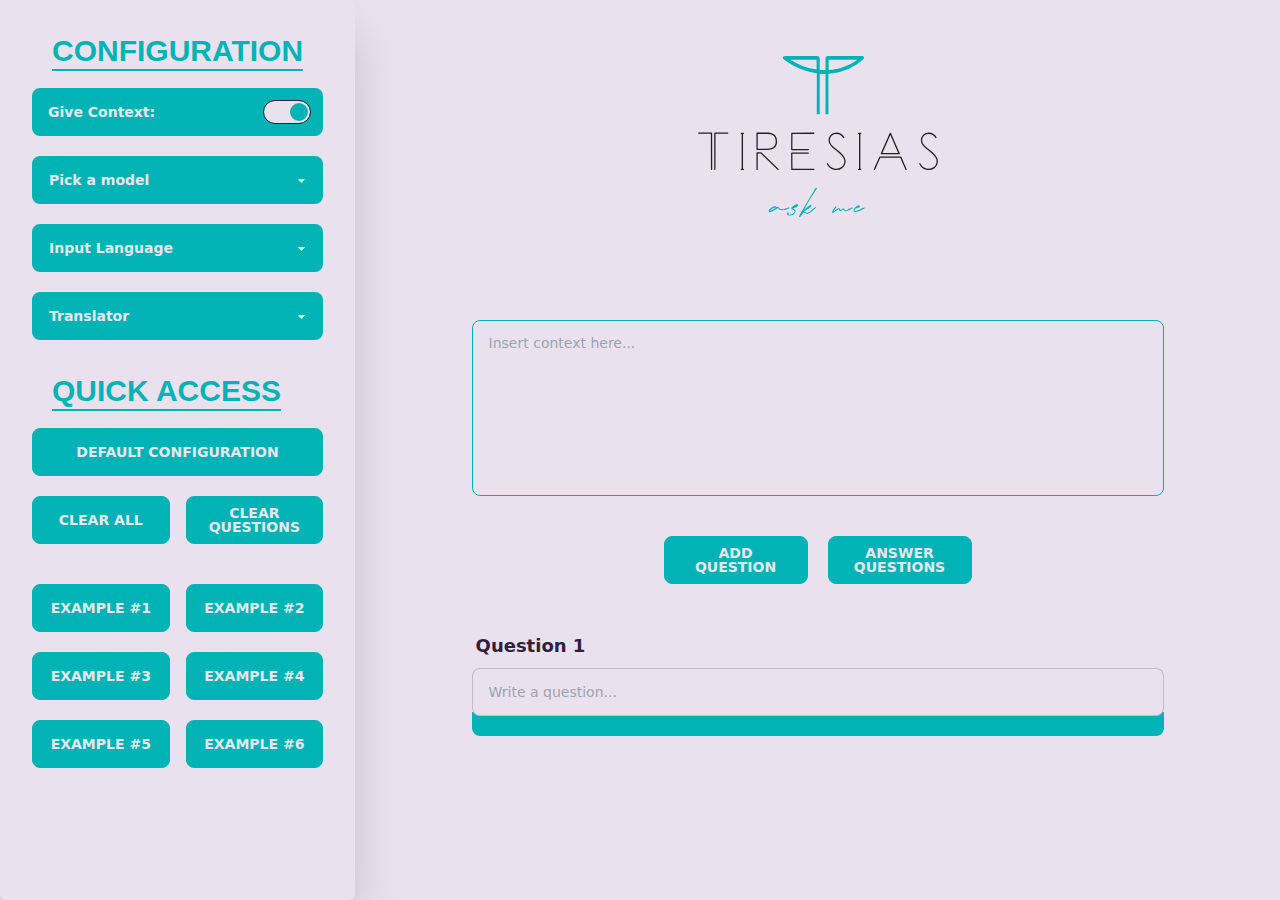
==== commit 9739f688: "Frontend modifications" ====
--- a/templates/index.html
+++ b/templates/index.html
@@ -11,37 +11,38 @@
     <script src="https://ajax.googleapis.com/ajax/libs/jquery/3.6.0/jquery.min.js"></script>
 </head>
 
-<body>
+<body class="custom-scrollbar">
     <div id="info-card"
-        class="text-lg font-semibold bg-primary opacity-90 absolute h-56 w-72 hidden rounded-lg z-30 shadow-2xl text-base-200">
+        class="text-lg font-semibold bg-neutral absolute hidden h-40 w-72 rounded-lg z-30 shadow-2xl text-base-200">
         <div id="text-container" class="p-5 flex flex-col">
-            <div>Confidence Score: <span id="conf_score" class="text-pink-200">0.15</span></div>
-            <div>Source: <a id="source_link" class="underline text-blue-200" href="https://www.dbpedia.org/"
-                    id="src-link">Original text</a></div>
-            <div>Source Language: <span id="src-lang" class="text-pink-200">Greek</span></div>
-            <div>Model Response Time: <span id="model-resp-time" class="text-pink-200">11.7</span>/s</div>
+            <div class="text-white">Confidence Score: <span id="conf_score" class="text-pink-200">0.15</span></div>
+            <div class="text-white">Source: <a id="source_link" class="underline text-blue-200"
+                    href="https://www.dbpedia.org/" id="src-link">Original text</a></div>
+            <div class="text-white">Source Language: <span id="src-lang" class="text-pink-200">Greek</span></div>
+            <div class="text-white">Model Response Time: <span id="model-resp-time" class="text-pink-200">11.7</span>/s
+            </div>
         </div>
     </div>
     <div id="popups" class="flex justify-center sm:w-11/12">
     </div>
     <div class="flex flex-no-wrap">
         <!-- Sidebar starts -->
-        <div
-            class="w-96 h-screen sm:relative fixed bg-base-200 shadow-2xl flex-col justify-between hidden sm:flex rounded-md">
-            <div class="px-8">
-                <div class="h-16 w-full flex items-center mt-5 mb-28">
-                    <h1 class="font-mono font-semibold text-4xl  text-primary">Configuration</h1>
+        <div id="sidebar"
+            class="w-96 h-screen sm:relative fixed shadow-2xl flex-col justify-between hidden sm:flex rounded-md">
+            <div class="px-8 overflow-y-scroll custom-scrollbar">
+                <div class="h-16 w-full flex items-center mt-5 mb-1">
+                    <h1 class="custom-font custom-line font-semibold text-3xl text-primary mx-5">CONFIGURATION</h1>
                 </div>
                 <!-- Sidebar Content -->
                 <div class="w-full max-w-xs mb-5 text-sm flex flex-row bg-primary pl-4 items-center rounded-lg h-12">
-                    <div class="font-semibold text-gray-200 mr-24">Give Context:</div>
-                    <div class="form-control">
+                    <div class="font-semibold text-gray-200 mr-auto">Give Context:</div>
+                    <div class="form-control mr-3">
                         <input id="context-check" type="checkbox" class="toggle toggle-md context-toggle bg-secondary"
                             checked />
                     </div>
                 </div>
                 <select id="model" class="select w-full max-w-xs bg-primary text-gray-200 mb-5 ">
-                    <option disabled selected>Pick a model</option>
+                    <option value="pick" disabled selected>Pick a model</option>
                     <option value="deepset/roberta-base-squad2">deepset/roberta-base-squad2</option>
                     <option value="bert-large-uncased-whole-word-masking-finetuned-squad">
                         bert-large-uncased-whole-word-masking-finetuned-squad</option>
@@ -59,24 +60,47 @@
                         bert-large-cased-whole-word-masking-finetuned-squad</option>
                 </select>
                 <select id="lang" class="select w-full max-w-xs bg-primary text-gray-200 mb-5 ">
-                    <option disabled selected>Input Language</option>
+                    <option value="pick" disabled selected>Input Language</option>
                     <option value="en">English</option>
                     <option value="el">Greek</option>
                 </select>
                 <select id="trans" class="select w-full max-w-xs bg-primary text-gray-200 mb-5 ">
-                    <option disabled selected>Translator</option>
+                    <option value="pick" disabled selected>Translator</option>
                     <option value="bing">Bing</option>
                     <option value="helsinki">Helsinki</option>
                 </select>
                 <select id='erm' class="select w-full max-w-xs bg-primary text-gray-200 mb-5 hidden">
-                    <option disabled selected>Entity Recognition</option>
-                    <option value="babelfy">Babelfy</option>
+                    <option value="pick" disabled selected>Entity Recognition</option>
+                    <option value="babelfy" disabled>Babelfy</option>
                     <option value="lod">LODsyndesis</option>
                 </select>
+                <!-- QUICK ACCESS -->
+                <div class="h-16 w-full flex items-center mb-1">
+                    <h1 class="custom-font custom-line font-semibold text-3xl text-primary mx-5">QUICK ACCESS</h1>
+                </div>
+                <div class="flex flex-col justify-center place-items-center">
+                    <button class="btn-primary btn text-gray-200 mb-5 w-full" id="default">Default
+                        CONFIGURATION</button>
+                    <div class="flex flex-row w-full">
+                        <div class="flex flex-col mr-2 w-full">
+                            <button class="btn-primary btn text-gray-200 mb-10" id="clear-all">Clear All</button>
+                            <button class="btn-primary btn text-gray-200 mb-5" id="ex-1">Example #1</button>
+                            <button class="btn-primary btn text-gray-200 mb-5" id="ex-3">Example #3</button>
+                            <button class="btn-primary btn text-gray-200 mb-5" id="ex-5">Example #5</button>
+                        </div>
+                        <div class="flex flex-col ml-2 w-full">
+                            <button class="btn-primary btn text-gray-200 mb-10" id="clear-questions">Clear
+                                Questions</button>
+                            <button class="btn-primary btn text-gray-200 mb-5" id="ex-2">Example #2</button>
+                            <button class="btn-primary btn text-gray-200 mb-5" id="ex-4">Example #4</button>
+                            <button class="btn-primary btn text-gray-200 mb-5" id="ex-6">Example #6</button>
+                        </div>
+                    </div>
+                </div>
             </div>
         </div>
         <!-- For the button to make it large when the window is small -->
-        <div class="w-64 z-40 absolute bg-gray-800 shadow md:h-full flex-col justify-between sm:hidden transition duration-150 ease-in-out"
+        <div class="w-80 z-40 absolute bg-gray-800 shadow md:h-full flex-col justify-between sm:hidden transition duration-150 ease-in-out"
             id="mobile-nav">
             <button aria-label="toggle sidebar" id="openSideBar"
                 class="h-10 w-10 bg-gray-800 absolute right-0 mt-16 -mr-10 flex items-center shadow rounded-tr rounded-br justify-center cursor-pointer focus:outline-none focus:ring-2 focus:ring-offset-2 rounded focus:ring-gray-800"
@@ -90,9 +114,9 @@
                 <img src="https://tuk-cdn.s3.amazonaws.com/can-uploader/light_with_icons_at_bottom-svg8.svg"
                     alt="cross">
             </button>
-            <div class="px-8 h-screen bg-base-200">
-                <div class="h-16 w-full flex items-center mb-28">
-                    <h1 class="font-mono font-bold text-3xl text-primary">Configuration</h1>
+            <div class="px-8 overflow-scroll custom-scrollbar h-screen bg-base-100 shadow-2xl">
+                <div class="h-16 w-full flex items-center justify-center mb-5 pt-8">
+                    <h1 class="custom-font custom-line font-semibold text-3xl text-primary">CONFIGURATION</h1>
                 </div>
                 <!-- Sidebar Content -->
                 <div
@@ -104,7 +128,7 @@
                     </div>
                 </div>
                 <select id="model-small" class="select w-full max-w-xs bg-primary text-gray-200 mb-5 ">
-                    <option disabled selected>Pick a model</option>
+                    <option value="pick" disabled selected>Pick a model</option>
                     <option value="deepset/roberta-base-squad2">deepset/roberta-base-squad2</option>
                     <option value="bert-large-uncased-whole-word-masking-finetuned-squad">
                         bert-large-uncased-whole-word-masking-finetuned-squad</option>
@@ -122,31 +146,106 @@
                         bert-large-cased-whole-word-masking-finetuned-squad</option>
                 </select>
                 <select id="lang-small" class="select w-full max-w-xs bg-primary text-gray-200 mb-5 ">
-                    <option disabled selected>Input Language</option>
+                    <option value="pick" disabled selected>Input Language</option>
                     <option value="en">English</option>
                     <option value="el">Greek</option>
                 </select>
                 <select id="trans-small" class="select w-full max-w-xs bg-primary text-gray-200 mb-5 ">
-                    <option disabled selected>Translator</option>
+                    <option value="pick" disabled selected>Translator</option>
                     <option value="bing">Bing</option>
                     <option value="helsinki">Helsinki</option>
                 </select>
                 <select id="erm-small" class="select w-full max-w-xs bg-primary text-gray-200 mb-5 hidden">
-                    <option disabled selected>Entity Recognition</option>
-                    <option value="babelfy">Babelfy</option>
+                    <option value="pick" disabled selected>Entity Recognition</option>
+                    <option value="babelfy" disabled>Babelfy</option>
                     <option value="lod">LODsyndesis</option>
                 </select>
+                <div class="h-16 w-full flex items-center mb-1">
+                    <h1 style="font-size: 1.65rem; line-height: 2rem"
+                        class="custom-font custom-line font-semibold text-primary mx-5">QUICK ACCESS</h1>
+                </div>
+                <div class="flex flex-col justify-center place-items-center">
+                    <button class="btn-primary btn text-gray-200 mb-5 w-full" id="default-small">Default
+                        CONFIGURATION</button>
+                    <div class="flex flex-row w-full">
+                        <div class="flex flex-col mr-2 w-full">
+                            <button class="btn-primary btn text-gray-200 mb-10" id="clear-all-small">Clear All</button>
+                            <button class="btn-primary btn text-gray-200 mb-5" id="ex-small-1">Example #1</button>
+                            <button class="btn-primary btn text-gray-200 mb-5" id="ex-small-3">Example #3</button>
+                            <button class="btn-primary btn text-gray-200 mb-5" id="ex-small-5">Example #5</button>
+                        </div>
+                        <div class="flex flex-col ml-2 w-full">
+                            <button class="btn-primary btn text-gray-200 mb-10" id="clear-questions-small">Clear
+                                Questions</button>
+                            <button class="btn-primary btn text-gray-200 mb-5" id="ex-small-2">Example #4</button>
+                            <button class="btn-primary btn text-gray-200 mb-5" id="ex-small-4">Example #4</button>
+                            <button class="btn-primary btn text-gray-200 mb-5" id="ex-small-6">Example #6</button>
+                        </div>
+                    </div>
+                </div>
             </div>
         </div>
         <!-- Sidebar ends -->
         <!-- Main page -->
         <div class="flex flex-nowrap flex-col w-full">
             <!-- Header -->
-            <div class="h-16 w-full flex justify-center mt-10 mb-16">
-                <h1
-                    class="font-mono font-semibold text-6xl sm:text-5xl md:text-5xl lg:text-7xl text-primary hover:cursor-pointer">
-                    Tiresias
-                </h1>
+            <div class="h-16 w-full flex justify-center mt-14 mb-40">
+                <svg data-name="Layer 1" class="inline-block w-96 h-96 hover:cursor-pointer"
+                    xmlns="http://www.w3.org/2000/svg" viewBox="0 0 445.29043 713.19944">
+                    <defs>
+                        <style>
+                            .cls-1 {
+                                fill: #02b2b4;
+                            }
+
+                            .cls-2 {
+                                fill: #231f20;
+                            }
+                        </style>
+                    </defs>
+                    <path class="cls-1"
+                        d="M380.69838,149.11024c-.53349-1.68652-2.87514-1.96814-4.31732-1.97713-20.85831-.13056-41.71749-.0517-62.57616-.13056-3.357-.01261-4.60882,1.59027-4.52913,5.38465.14274,6.79509.04024,13.59715.04024,20.58248h-10.6769c0-6.658-.21189-12.942.06761-19.19709.2202-4.92766-1.09905-6.87646-5.65278-6.82148-19.182.23151-38.36779.02412-57.55064.20175-1.80929.01682-4.95013.27675-5.41112,2.46077-.46457,2.20074,2.25882,3.99293,3.853,5.10529,18.03167,12.58223,37.411,20.96641,59.31006,24.31776,0,10.25531.02455,20.20756-.00544,30.15956q-.06956,23.07885-.17076,46.15736h5.54977q.02008-34.85968.01609-69.71947c.00018-1.85986,0-3.71981,0-5.3616H309.4412c0,19.91719.01091,39.3595-.00554,58.80181-.0046,5.42608-.13793,10.85671-.10064,16.27926h5.48815c.069-13.96982-.03259-27.94165-.06232-41.91282-.02379-11.1596-.0046-22.31936-.0046-33.51326,3.32529-.44823,5.89692-.75785,8.4595-1.14623a109.91828,109.91828,0,0,0,55.11573-24.63066C379.5416,153.13966,381.27106,150.92067,380.69838,149.11024Zm-87.909,23.10336c-17.13461-2.41167-32.92945-8.60443-48.94917-18.42562h48.94917Zm22.43615.96591v-19.2783h53.46163C351.74129,165.54839,334.28523,171.62253,315.22548,173.17951Z"
+                        transform="translate(-72.78028 -146.94998)" />
+                    <path class="cls-2"
+                        d="M96.543,357.49609l-.146-65.96777H74.09229a1.2945,1.2945,0,0,1-1.312-1.18848,1.16018,1.16018,0,0,1,1.1665-1.18847l23.6167-.14844a.87725.87725,0,0,1,.87451.44531.82026.82026,0,0,1,.4375.74317l.14551,67.30468a1.19963,1.19963,0,0,1-1.312,1.18848A1.1607,1.1607,0,0,1,96.543,357.49609Zm6.12256,0V290.19141c.146-.29688.146-.59473.4375-.74317a1.03334,1.03334,0,0,1,.875-.44531l23.6167.14844a1.16008,1.16008,0,0,1,1.166,1.18847,1.2658,1.2658,0,0,1-1.166,1.18848H105.14405l-.146,65.96777a1.1607,1.1607,0,0,1-1.166,1.18848A1.08371,1.08371,0,0,1,102.66553,357.49609Z"
+                        transform="translate(-72.78028 -146.94998)" />
+                    <path class="cls-2"
+                        d="M158.06446,357.49609a1.30059,1.30059,0,0,1-1.166,1.33692h-3.936a1.20538,1.20538,0,0,1-1.16651-1.33692,1.16132,1.16132,0,0,1,1.16651-1.18847h.72851V291.67676h-.72851a1.08324,1.08324,0,0,1-1.16651-1.18848,1.1619,1.1619,0,0,1,1.16651-1.18848h3.936a1.26659,1.26659,0,0,1,1.166,1.18848,1.16008,1.16008,0,0,1-1.166,1.18848h-.729v64.63086h.729A1.2658,1.2658,0,0,1,158.06446,357.49609Z"
+                        transform="translate(-72.78028 -146.94998)" />
+                    <path class="cls-2"
+                        d="M181.38916,321.24316a2.1401,2.1401,0,0,1-.2915-.89062v-30.0127a1.26663,1.26663,0,0,1,1.1665-1.18847h17.93116c4.95654,0,11.07959.59472,15.16113,4.75488,2.77,2.9707,4.082,7.2793,3.936,13.07422-.29151,6.53711-3.79,14.41211-18.80567,14.56055H182.26416A2.03474,2.03474,0,0,1,181.38916,321.24316Zm-.2915,36.40137V326.88965a1.2945,1.2945,0,0,1,1.312-1.18848h7.14356a2.046,2.046,0,0,1,.87451.29688l31.48926,30.458a1.22805,1.22805,0,0,1,.1455,1.78223,1.31041,1.31041,0,0,1-1.74951,0l-31.19726-30.16016h-5.53955l-.146,29.56641a1.16647,1.16647,0,1,1-2.33252,0Zm2.33252-38.48144h17.05664c10.64209-.14844,16.03613-4.15918,16.32764-12.33106.146-5.05176-.87451-8.7666-3.207-11.14355-3.353-3.56543-8.89307-4.01172-13.41211-4.01172H183.57618Z"
+                        transform="translate(-72.78028 -146.94998)" />
+                    <path class="cls-2"
+                        d="M246.7002,321.98633a2.04794,2.04794,0,0,1-.875-.29688,2.1439,2.1439,0,0,1-.2915-.8916l.146-30.30957a1.08334,1.08334,0,0,1,1.166-1.18848l40.81933-.14843a1.26658,1.26658,0,0,1,1.166,1.18847,1.29989,1.29989,0,0,1-1.166,1.33692H248.01221l-.146,27.93262h29.44824a1.1609,1.1609,0,0,1,1.166,1.18847,1.20449,1.20449,0,0,1-1.166,1.33692Zm.14551,36.84668a1.16148,1.16148,0,0,1-1.166-1.18848l-.146-30.30957a2.14845,2.14845,0,0,1,.2915-.8916,2.04794,2.04794,0,0,1,.875-.29688l30.61426-.14843a1.1609,1.1609,0,0,1,1.166,1.18847,1.20449,1.20449,0,0,1-1.166,1.33692H247.86622l.146,27.78418,39.65283.14843a1.2658,1.2658,0,0,1,1.166,1.18848,1.16008,1.16008,0,0,1-1.166,1.18848Z"
+                        transform="translate(-72.78028 -146.94998)" />
+                    <path class="cls-2"
+                        d="M324.83936,358.3877a20.06253,20.06253,0,0,1-12.8291-10.69825,1.15033,1.15033,0,1,1,2.041-1.04,18.31268,18.31268,0,0,0,11.3711,9.36036,16.45273,16.45273,0,0,0,13.7041-2.82227c5.24805-3.56641,5.53906-10.252,4.81055-13.37207-1.3125-6.834-9.18457-12.92578-16.61914-18.86914-1.3125-1.04-2.76954-2.08008-4.082-3.26856-6.56054-5.20019-9.47558-11.7373-7.87207-17.8291a14.56458,14.56458,0,0,1,12.09961-10.40039c11.3711-1.78222,16.61914,8.17188,16.61914,8.17188a1.20683,1.20683,0,0,1-.4375,1.63476,1.23462,1.23462,0,0,1-1.749-.44629c-.14551-.29687-4.37305-8.46875-13.99512-6.98242a12.23838,12.23838,0,0,0-10.20507,8.61719c-1.31153,5.20019,1.167,10.54883,6.998,15.30273,1.31153,1.18848,2.76953,2.22852,4.082,3.26856,7.87207,6.24023,15.88965,12.48047,17.49317,20.35547.875,3.56543.584,11.43945-5.83106,15.89746a19.6246,19.6246,0,0,1-11.0791,3.56543A22.24786,22.24786,0,0,1,324.83936,358.3877Z"
+                        transform="translate(-72.78028 -146.94998)" />
+                    <path class="cls-2"
+                        d="M376.00928,357.49609a1.30059,1.30059,0,0,1-1.166,1.33692h-3.93653a1.2053,1.2053,0,0,1-1.166-1.33692,1.16121,1.16121,0,0,1,1.166-1.18847h.7295V291.67676h-.7295a1.08311,1.08311,0,0,1-1.166-1.18848,1.16179,1.16179,0,0,1,1.166-1.18848h3.93653a1.26659,1.26659,0,0,1,1.166,1.18848,1.16008,1.16008,0,0,1-1.166,1.18848h-.7295v64.63086h.7295A1.2658,1.2658,0,0,1,376.00928,357.49609Z"
+                        transform="translate(-72.78028 -146.94998)" />
+                    <path class="cls-2"
+                        d="M457.939,358.08984l-9.76758-22.28613-37.0293.14844-9.7666,22.13769c-.14648.59473-.875.74317-1.458.59473a1.33206,1.33206,0,0,1-.7295-1.63477l10.05957-22.73144a1.097,1.097,0,0,1,1.02051-.74316l38.77832-.14844a1.09894,1.09894,0,0,1,1.02051.74316l10.05859,23.02832a1.26064,1.26064,0,0,1-.583,1.63477h-.583A1.097,1.097,0,0,1,457.939,358.08984ZM412.1626,328.82129c-.14551-.29785-.291-.74317,0-1.04l16.47364-37.88672a1.48367,1.48367,0,0,1,1.166-.74316,1.097,1.097,0,0,1,1.02051.74316l16.47363,37.73731a1.142,1.142,0,0,1-.14551,1.18945.9058.9058,0,0,1-.875.59375H413.18311A1.09787,1.09787,0,0,1,412.1626,328.82129Zm2.916-1.7832h29.30273L429.80225,293.46Z"
+                        transform="translate(-72.78028 -146.94998)" />
+                    <path class="cls-2"
+                        d="M496.28077,358.3877a20.06254,20.06254,0,0,1-12.82911-10.69825,1.15033,1.15033,0,1,1,2.041-1.04,18.31269,18.31269,0,0,0,11.37109,9.36036,16.45275,16.45275,0,0,0,13.70411-2.82227c5.248-3.56641,5.53906-10.252,4.81054-13.37207-1.3125-6.834-9.18457-12.92578-16.61914-18.86914-1.3125-1.04-2.76953-2.08008-4.082-3.26856-6.56055-5.20019-9.47559-11.7373-7.87207-17.8291a14.56458,14.56458,0,0,1,12.09961-10.40039c11.37109-1.78222,16.61914,8.17188,16.61914,8.17188a1.20684,1.20684,0,0,1-.4375,1.63476,1.23462,1.23462,0,0,1-1.749-.44629c-.14551-.29687-4.373-8.46875-13.99512-6.98242a12.23839,12.23839,0,0,0-10.20508,8.61719c-1.31152,5.20019,1.167,10.54883,6.99805,15.30273,1.31152,1.18848,2.76953,2.22852,4.082,3.26856,7.87207,6.24023,15.88965,12.48047,17.49316,20.35547.875,3.56543.584,11.43945-5.83105,15.89746a19.6246,19.6246,0,0,1-11.0791,3.56543A22.24772,22.24772,0,0,1,496.28077,358.3877Z"
+                        transform="translate(-72.78028 -146.94998)" />
+                    <path class="cls-1"
+                        d="M242.43213,428.90234c0,.54-.648.86328-1.07959,1.08008C238.2207,431.06152,235,433,231.84961,433.11328a20.89163,20.89163,0,0,1-2.5918.21582c-2.6997,0-6.58691-.97168-7.88281-3.6709a.57972.57972,0,0,0-.43213-.32422c-.43213,0-.97168.54-1.2959.64844-.75586.43164-1.61963.97168-2.37549,1.40332-3.13183,1.83594-6.15527,3.67188-9.395,5.39942a3.044,3.044,0,0,1-1.61962.43164,2.43838,2.43838,0,0,1-1.83594-.64746c-.97168-1.4043-.75586-2.916.648-4.42774,2.15967-2.376,6.5874-6.04687,10.043-6.04687a5.33276,5.33276,0,0,1,3.67138,1.51172.93445.93445,0,0,0,.648.32421,1.4372,1.4372,0,0,0,.75586-.32421,2.48947,2.48947,0,0,1,1.51172-.43262c.64795.1084.86377,1.08008,1.188,1.62012a6.87783,6.87783,0,0,0,1.83594,1.72753,9.03683,9.03683,0,0,0,3.34716.86426,18.93237,18.93237,0,0,0,4.31983-.32422,54.2545,54.2545,0,0,0,8.09863-2.59179,5.45239,5.45239,0,0,1,1.2959-.21582A1.26184,1.26184,0,0,1,242.43213,428.90234Zm-25.91651-.43261a1.84731,1.84731,0,0,0-.75585-.10743c-2.26807,0-5.1836,1.83594-6.80323,3.13184-.54.43164-2.59179,2.05176-2.59179,2.69922,0,.21582.10791.21582.32373.21582a1.6114,1.6114,0,0,0,.648-.10742c1.5122-.32422,6.91113-3.67188,8.42334-4.53614a1.49556,1.49556,0,0,0,.86377-.75585A.37645.37645,0,0,0,216.51562,428.46973Z"
+                        transform="translate(-72.78028 -146.94998)" />
+                    <path class="cls-1"
+                        d="M239.084,437.83691a1.942,1.942,0,0,1,.97217-.43164c.32373,0,.53955.21582.86377.54a1.22037,1.22037,0,0,1,0,1.835l-.75586.75586a.39839.39839,0,0,0-.10791.32422c.10791,0,.21582.1084.32373.21582a12.033,12.033,0,0,0,1.40381.54c.21582.1084.43213,0,.64795,0h.21582c3.8877-.32422,6.91113-1.05176,8.63916-4.291,1.07959-1.83594.648-3.24024-1.188-4.42774a10.86562,10.86562,0,0,0-1.94384-.97168,7.38772,7.38772,0,0,0-1.07959-.43164A2.442,2.442,0,0,1,245.563,429.874c-.10791-.54.1084-.97168.75635-1.62011,2.26757-2.26758,6.58691-6.15528,10.04248-6.15528a2.426,2.426,0,0,1,2.15966.97266,2.12642,2.12642,0,0,1-.21582,1.94336,4.05,4.05,0,0,1-1.83593,1.72754c-1.51172.75586-3.13135,1.62011-4.64307,2.26758-.75635.32421-1.40381.54-2.05176.86425a1.48629,1.48629,0,0,0-.43213.32422c0,.10742.21582.10742.21582.21582a.37934.37934,0,0,1,.21631.10742c2.26758,1.18848,3.56348,2.5918,3.88721,4.10352.21631,1.51172-.43164,3.24023-1.94385,5.07617-2.37549,2.915-5.39892,3.42676-8.85449,3.64258a7.85678,7.85678,0,0,1-3.45557-.64746,2.66919,2.66919,0,0,1-1.5122-2.16016A2.73062,2.73062,0,0,1,239.084,437.83691Zm16.8462-13.90234a13.91669,13.91669,0,0,0-6.04737,3.23926,66.80316,66.80316,0,0,0,6.15528-2.915s.10791-.1084.21582-.21582A.39528.39528,0,0,0,255.93018,423.93457Z"
+                        transform="translate(-72.78028 -146.94998)" />
+                    <path class="cls-1"
+                        d="M293.07568,393.48242,291.45605,395.75a23.71129,23.71129,0,0,0-1.83544,2.7002c-4.75147,7.77441-8.855,13.71386-14.36231,23.541-.86377,1.51172-5.61523,10.36621-5.07568,10.69043.21631.21582,1.5122-1.83594,2.8081-3.02344,2.4834-2.26758,5.21143-4.77929,8.34278-6.18359.10791,0,.21582-.1084.43212-.1084a2.18633,2.18633,0,0,1,1.51172.64844,2.06438,2.06438,0,0,1-.32373,2.05176,29.78341,29.78341,0,0,1-3.8081,3.48339c-1.07959.64844-2.15967,1.4043-3.34717,2.16016-1.08008.64746-2.26807,1.2959-3.34766,2.05176a7.93449,7.93449,0,0,0-1.4038,1.2959c-.32422.32324-1.2959.86328-.75586,1.40332a.37626.37626,0,0,0,.21582.1084c.32373.10742,3.45556,1.29589,3.77929,1.29589a8.52371,8.52371,0,0,0,1.51221.21582c2.26758,0,4.7793-2.40429,5.96728-3.26757,2.69971-2.05176,6.69483-5.61524,7.88282-6.58789.32422-.10743.86377-.75586,1.40381-.75586a.5931.5931,0,0,1,.54.21679c.54.64746-.54,1.51172-.97168,1.94336a71.83422,71.83422,0,0,1-8.207,7.127c-1.728,1.18847-4.67187,3.05175-6.83154,3.16015a14.10276,14.10276,0,0,1-5.939-1.40429,3.36139,3.36139,0,0,0-.86426-.21582,1.84951,1.84951,0,0,0-1.29541.86425,37.16409,37.16409,0,0,1-3.02393,3.88672,15.966,15.966,0,0,0-1.07959,1.4043c-.43213.54-1.5122,1.83594-2.15967,1.83594a1.54033,1.54033,0,0,1-.64794-.21582c-.86426-.64844-.43213-1.2959-.1084-1.94434l.32422-.64746c.86377-1.51172,1.72753-3.13184,2.59179-4.752.10791-.10743.10791-.21582.21582-.32325.32373-.54.64795-.97265.32373-1.62011-.10791-.32422.1084-.64844.648-1.1875.21631-.2168.43213-.32422.64795-.54a3.44585,3.44585,0,0,0,.64795-.75586c7.12744-11.87891,13.49854-22.67774,19.54541-32.82813,1.08008-1.72754,1.94385-3.56347,2.916-5.18359.75586-1.1875,1.2959-2.376,2.05175-3.56348.21583-.43164.53956-1.08008,1.07959-1.1875h.32374a1.99142,1.99142,0,0,1,1.40429.43164C293.3999,392.18652,293.2915,393.1582,293.07568,393.48242Z"
+                        transform="translate(-72.78028 -146.94998)" />
+                    <path class="cls-1"
+                        d="M321.69238,437.86523c-.43164-.32421-.43164-.86425-.21582-1.51171a4.77538,4.77538,0,0,1,.64844-1.72852,68.60712,68.60712,0,0,0,4.9668-7.45117l.1084-.21582.64746-.64746a1.74566,1.74566,0,0,1,.97265-.32422,1.49364,1.49364,0,0,1,.97168.54,1.25814,1.25814,0,0,1,.21582,1.08008c0,.32421-.21582.54-.64843.86328a24.38812,24.38812,0,0,0-4.31934,5.50781c-.21582.32422-.75586.75586-.64746,1.1875.10742.43262,1.40332-.75586,2.05176-1.2959.64746-.43164,1.29589-.97168,1.83593-1.2959q1.13379-.81006,2.26758-1.61914.81006-.48633,1.61914-.97168a3.72817,3.72817,0,0,1,2.16016-.86426.81375.81375,0,0,1,.54.10743c.75586.32421,1.1875,1.08007,1.2959,2.48437.10742.64746.21582,1.08008.43164,1.1875.10839.1084.54,0,1.29589-.43164a8.978,8.978,0,0,1,1.2959-.86426c.75586-.54,1.51172-1.08008,2.26758-1.51172A7.47341,7.47341,0,0,1,343,430a6.7279,6.7279,0,0,1,1.72168,2.06152c.43262,1.18848.75586,1.72852,1.62012,1.72852,1.1875,0,6.34277-3.26856,7.74707-3.80762,1.1875-.43262,2.4834-.86426,4.10351-1.51269a1.54044,1.54044,0,0,1,.64746-.21582.827.827,0,0,1,.54.21582.99151.99151,0,0,1,.43164.64843,1.92522,1.92522,0,0,1-.97168,1.2959c-2.915,1.08008-4.83105,3.15918-7.85449,4.13184-.21582.10742-3.88769,1.0791-4.10351,1.0791a5.809,5.809,0,0,1-4.56348-2.94336,1.15566,1.15566,0,0,0-.32422-.54,1.06562,1.06562,0,0,0-.64746.21582c-.86426.64844-1.83594,1.2959-2.7002,1.83594a4.85968,4.85968,0,0,1-2.05175.64844,1.36315,1.36315,0,0,1-.64746-.1084c-.75586-.32422-1.18848-1.08008-1.51172-2.376-.2168-.54-.32422-.97168-.54-1.08008a3.02152,3.02152,0,0,0-.97168.54c-1.08008.75586-2.16016,1.51172-3.13184,2.16016q-1.94385,1.29639-3.88769,2.5918a11.64333,11.64333,0,0,1-2.80762,1.51171,1.37611,1.37611,0,0,1-.64844.10743A.98244.98244,0,0,1,321.69238,437.86523Z"
+                        transform="translate(-72.78028 -146.94998)" />
+                    <path class="cls-1"
+                        d="M382.05859,429.6582c-.43261,1.1875-12.20312,5.93946-13.93066,6.69532a11.57619,11.57619,0,0,1-3.56348.75586c-1.62011,0-3.02343-.64844-3.23925-2.5918a6.51329,6.51329,0,0,1,.75585-3.24024c1.2959-2.59082,5.50684-7.12695,8.74707-7.12695a2.3532,2.3532,0,0,1,2.4834,1.72852,2.24894,2.24894,0,0,1-.54,2.15918,3.77924,3.77924,0,0,1-1.83593.97168,38.60451,38.60451,0,0,1-3.7793.86425,11.17284,11.17284,0,0,0-1.51172.43164c-1.18848.54-2.916,2.7002-2.26758,4.10352.21582.54.86328.64844,1.51172.64844.32324,0,.64746-.1084.86328-.1084a8.32719,8.32719,0,0,0,2.916-.86426c1.83594-.86328,3.7793-1.72754,5.61523-2.59082,1.94336-.86426,2.665-1.73828,4.7168-2.49414a11.60367,11.60367,0,0,1,2.626-.6377.7182.7182,0,0,1,.43261.54A.91745.91745,0,0,1,382.05859,429.6582Zm-11.8789-3.24023c-.97168,0-2.916,1.62012-2.26758,1.62012.54.10839,3.02344-.86426,2.80762-1.2959A.59513.59513,0,0,0,370.17969,426.418Z"
+                        transform="translate(-72.78028 -146.94998)" /><text x="-72.78028" y="-146.94998" />
+                </svg>
             </div>
             <!-- Context -->
             <div class="container mx-auto py-10 h-64 md:w-4/5 w-11/12 px-6 context-container">
@@ -155,7 +254,8 @@
             </div>
             <!-- Button container -->
             <div class=" mx-auto md:w-4/5 w-11/12 px-6 flex flex-row justify-center button-container">
-                <button class="btn-primary btn sm:w-28 md:w-36 text-gray-200 mr-5" id="add-button">Add question</button>
+                <button class="btn-primary btn sm:w-28 md:w-36 text-gray-200 mr-5" id="add-button">Add
+                    question</button>
                 <button class="btn-primary btn sm:w-28 md:w-36 text-gray-200 " id="answer-button">Answer
                     questions</button>
             </div>
@@ -163,12 +263,11 @@
             <div class=" mx-auto py-10 h-64 md:w-4/5 w-11/12 px-6 flex flex-col questions-section">
                 <div id="1" class="form-control w-full  mb-5 question">
                     <label class="label question-label">
-                        <span class="label-text text-lg">Question 1</span>
+                        <span class="label-text text-lg font-semibold">Question 1</span>
                     </label>
                     <input type="text" placeholder="Write a question..."
                         class="z-10 input input-bordered w-full input-question" />
                     <result class="bg-primary p-3 -mt-1 rounded-t-none rounded-b-lg text-gray-200">
-
                     </result>
                 </div>
             </div>
--- a/static/css/output.css
+++ b/static/css/output.css
@@ -1,5 +1,5 @@
 /*
-! tailwindcss v3.1.4 | MIT License | https://tailwindcss.com
+! tailwindcss v3.1.6 | MIT License | https://tailwindcss.com
 */
 
 /*
@@ -421,19 +421,22 @@
 }
 
 :root {
-  --p: 259 94% 51%;
-  --pf: 259 94% 41%;
-  --sf: 314 100% 38%;
-  --af: 174 60% 41%;
-  --nf: 219 14% 22%;
-  --in: 198 93% 60%;
-  --su: 158 64% 52%;
-  --wa: 43 96% 56%;
-  --er: 0 91% 71%;
-  --inc: 198 100% 12%;
-  --suc: 158 100% 10%;
-  --wac: 43 100% 11%;
-  --erc: 0 100% 14%;
+  --p: 181 98% 36%;
+  --pf: 181 98% 29%;
+  --sf: 28 64% 49%;
+  --af: 34 86% 35%;
+  --nf: 267 30% 10%;
+  --b2: 279 30% 82%;
+  --b3: 279 30% 74%;
+  --bc: 279 33% 18%;
+  --pc: 181 100% 7%;
+  --sc: 28 100% 12%;
+  --ac: 34 100% 9%;
+  --nc: 267 50% 83%;
+  --inc: 197 100% 16%;
+  --suc: 161 100% 8%;
+  --wac: 34 100% 13%;
+  --erc: 346 100% 92%;
   --rounded-box: 1rem;
   --rounded-btn: 0.5rem;
   --rounded-badge: 1.9rem;
@@ -444,1131 +447,14 @@
   --border-btn: 1px;
   --tab-border: 1px;
   --tab-radius: 0.5rem;
-  --pc: 0 0% 100%;
-  --s: 314 100% 47%;
-  --sc: 0 0% 100%;
-  --a: 174 60% 51%;
-  --ac: 175 44% 15%;
-  --n: 219 14% 28%;
-  --nc: 0 0% 100%;
-  --b1: 0 0% 100%;
-  --b2: 0 0% 95%;
-  --b3: 180 2% 90%;
-  --bc: 215 28% 17%;
-}
-
-@media (prefers-color-scheme: dark) {
-  :root {
-    --p: 139 16% 43%;
-    --pf: 139 16% 34%;
-    --sf: 97 37% 75%;
-    --af: 0 68% 75%;
-    --nf: 0 4% 28%;
-    --b2: 0 4% 82%;
-    --b3: 0 4% 74%;
-    --in: 198 93% 60%;
-    --su: 158 64% 52%;
-    --wa: 43 96% 56%;
-    --er: 0 91% 71%;
-    --pc: 139 100% 89%;
-    --inc: 198 100% 12%;
-    --suc: 158 100% 10%;
-    --wac: 43 100% 11%;
-    --erc: 0 100% 14%;
-    --rounded-box: 1rem;
-    --rounded-btn: 0.5rem;
-    --rounded-badge: 1.9rem;
-    --animation-btn: 0.25s;
-    --animation-input: .2s;
-    --btn-text-case: uppercase;
-    --btn-focus-scale: 0.95;
-    --border-btn: 1px;
-    --tab-border: 1px;
-    --tab-radius: 0.5rem;
-    --s: 97 37% 93%;
-    --sc: 96 32% 15%;
-    --a: 0 68% 94%;
-    --ac: 0 22% 16%;
-    --n: 0 4% 35%;
-    --nc: 0 4% 91%;
-    --b1: 0 4% 91%;
-    --bc: 0 3% 6%;
-  }
-}
-
-[data-theme=light] {
-  --p: 259 94% 51%;
-  --pf: 259 94% 41%;
-  --sf: 314 100% 38%;
-  --af: 174 60% 41%;
-  --nf: 219 14% 22%;
-  --in: 198 93% 60%;
-  --su: 158 64% 52%;
-  --wa: 43 96% 56%;
-  --er: 0 91% 71%;
-  --inc: 198 100% 12%;
-  --suc: 158 100% 10%;
-  --wac: 43 100% 11%;
-  --erc: 0 100% 14%;
-  --rounded-box: 1rem;
-  --rounded-btn: 0.5rem;
-  --rounded-badge: 1.9rem;
-  --animation-btn: 0.25s;
-  --animation-input: .2s;
-  --btn-text-case: uppercase;
-  --btn-focus-scale: 0.95;
-  --border-btn: 1px;
-  --tab-border: 1px;
-  --tab-radius: 0.5rem;
-  --pc: 0 0% 100%;
-  --s: 314 100% 47%;
-  --sc: 0 0% 100%;
-  --a: 174 60% 51%;
-  --ac: 175 44% 15%;
-  --n: 219 14% 28%;
-  --nc: 0 0% 100%;
-  --b1: 0 0% 100%;
-  --b2: 0 0% 95%;
-  --b3: 180 2% 90%;
-  --bc: 215 28% 17%;
-}
-
-[data-theme=dark] {
-  --p: 262 80% 50%;
-  --pf: 262 80% 40%;
-  --sf: 316 70% 40%;
-  --af: 175 70% 33%;
-  --in: 198 93% 60%;
-  --su: 158 64% 52%;
-  --wa: 43 96% 56%;
-  --er: 0 91% 71%;
-  --inc: 198 100% 12%;
-  --suc: 158 100% 10%;
-  --wac: 43 100% 11%;
-  --erc: 0 100% 14%;
-  --rounded-box: 1rem;
-  --rounded-btn: 0.5rem;
-  --rounded-badge: 1.9rem;
-  --animation-btn: 0.25s;
-  --animation-input: .2s;
-  --btn-text-case: uppercase;
-  --btn-focus-scale: 0.95;
-  --border-btn: 1px;
-  --tab-border: 1px;
-  --tab-radius: 0.5rem;
-  --pc: 0 0% 100%;
-  --s: 316 70% 50%;
-  --sc: 0 0% 100%;
-  --a: 175 70% 41%;
-  --ac: 0 0% 100%;
-  --n: 218 18% 12%;
-  --nf: 223 17% 8%;
-  --nc: 220 13% 69%;
-  --b1: 220 18% 20%;
-  --b2: 220 17% 17%;
-  --b3: 219 18% 15%;
-  --bc: 220 13% 69%;
-}
-
-[data-theme=cupcake] {
-  --p: 183 47% 59%;
-  --pf: 183 47% 47%;
-  --sf: 338 71% 62%;
-  --af: 39 84% 46%;
-  --nf: 280 46% 11%;
-  --in: 198 93% 60%;
-  --su: 158 64% 52%;
-  --wa: 43 96% 56%;
-  --er: 0 91% 71%;
-  --pc: 183 100% 12%;
-  --sc: 338 100% 16%;
-  --ac: 39 100% 12%;
-  --nc: 280 83% 83%;
-  --inc: 198 100% 12%;
-  --suc: 158 100% 10%;
-  --wac: 43 100% 11%;
-  --erc: 0 100% 14%;
-  --rounded-box: 1rem;
-  --rounded-badge: 1.9rem;
-  --animation-btn: 0.25s;
-  --animation-input: .2s;
-  --btn-text-case: uppercase;
-  --btn-focus-scale: 0.95;
-  --border-btn: 1px;
-  --s: 338 71% 78%;
-  --a: 39 84% 58%;
-  --n: 280 46% 14%;
-  --b1: 24 33% 97%;
-  --b2: 27 22% 92%;
-  --b3: 22 14% 89%;
-  --bc: 280 46% 14%;
-  --rounded-btn: 1.9rem;
-  --tab-border: 2px;
-  --tab-radius: .5rem;
-}
-
-[data-theme=bumblebee] {
-  --p: 41 74% 53%;
-  --pf: 41 74% 42%;
-  --sf: 50 94% 46%;
-  --af: 240 33% 11%;
-  --nf: 240 33% 11%;
-  --b2: 0 0% 90%;
-  --b3: 0 0% 81%;
-  --in: 198 93% 60%;
-  --su: 158 64% 52%;
-  --wa: 43 96% 56%;
-  --er: 0 91% 71%;
-  --bc: 0 0% 20%;
-  --ac: 240 60% 83%;
-  --nc: 240 60% 83%;
-  --inc: 198 100% 12%;
-  --suc: 158 100% 10%;
-  --wac: 43 100% 11%;
-  --erc: 0 100% 14%;
-  --rounded-box: 1rem;
-  --rounded-btn: 0.5rem;
-  --rounded-badge: 1.9rem;
-  --animation-btn: 0.25s;
-  --animation-input: .2s;
-  --btn-text-case: uppercase;
-  --btn-focus-scale: 0.95;
-  --border-btn: 1px;
-  --tab-border: 1px;
-  --tab-radius: 0.5rem;
-  --pc: 240 33% 14%;
-  --s: 50 94% 58%;
-  --sc: 240 33% 14%;
-  --a: 240 33% 14%;
-  --n: 240 33% 14%;
-  --b1: 0 0% 100%;
-}
-
-[data-theme=emerald] {
-  --p: 141 50% 60%;
-  --pf: 141 50% 48%;
-  --sf: 219 96% 48%;
-  --af: 10 81% 45%;
-  --nf: 219 20% 20%;
-  --b2: 0 0% 90%;
-  --b3: 0 0% 81%;
-  --in: 198 93% 60%;
-  --su: 158 64% 52%;
-  --wa: 43 96% 56%;
-  --er: 0 91% 71%;
-  --inc: 198 100% 12%;
-  --suc: 158 100% 10%;
-  --wac: 43 100% 11%;
-  --erc: 0 100% 14%;
-  --rounded-box: 1rem;
-  --rounded-btn: 0.5rem;
-  --rounded-badge: 1.9rem;
-  --btn-text-case: uppercase;
-  --border-btn: 1px;
-  --tab-border: 1px;
-  --tab-radius: 0.5rem;
-  --pc: 151 28% 19%;
-  --s: 219 96% 60%;
-  --sc: 210 20% 98%;
-  --a: 10 81% 56%;
-  --ac: 210 20% 98%;
-  --n: 219 20% 25%;
-  --nc: 210 20% 98%;
-  --b1: 0 0% 100%;
-  --bc: 219 20% 25%;
-  --animation-btn: 0;
-  --animation-input: 0;
-  --btn-focus-scale: 1;
-}
-
-[data-theme=corporate] {
-  --p: 229 96% 64%;
-  --pf: 229 96% 51%;
-  --sf: 215 26% 47%;
-  --af: 154 49% 48%;
-  --nf: 233 27% 10%;
-  --b2: 0 0% 90%;
-  --b3: 0 0% 81%;
-  --in: 198 93% 60%;
-  --su: 158 64% 52%;
-  --wa: 43 96% 56%;
-  --er: 0 91% 71%;
-  --pc: 229 100% 93%;
-  --sc: 215 100% 12%;
-  --ac: 154 100% 12%;
-  --inc: 198 100% 12%;
-  --suc: 158 100% 10%;
-  --wac: 43 100% 11%;
-  --erc: 0 100% 14%;
-  --btn-text-case: uppercase;
-  --border-btn: 1px;
-  --tab-border: 1px;
-  --tab-radius: 0.5rem;
-  --s: 215 26% 59%;
-  --a: 154 49% 60%;
-  --n: 233 27% 13%;
-  --nc: 210 38% 95%;
-  --b1: 0 0% 100%;
-  --bc: 233 27% 13%;
-  --rounded-box: 0.25rem;
-  --rounded-btn: .125rem;
-  --rounded-badge: .125rem;
-  --animation-btn: 0;
-  --animation-input: 0;
-  --btn-focus-scale: 1;
-}
-
-[data-theme=synthwave] {
-  --p: 321 70% 69%;
-  --pf: 321 70% 55%;
-  --sf: 197 87% 52%;
-  --af: 48 89% 46%;
-  --nf: 253 61% 15%;
-  --b2: 254 59% 23%;
-  --b3: 254 59% 21%;
-  --pc: 321 100% 14%;
-  --sc: 197 100% 13%;
-  --ac: 48 100% 11%;
-  --rounded-box: 1rem;
-  --rounded-btn: 0.5rem;
-  --rounded-badge: 1.9rem;
-  --animation-btn: 0.25s;
-  --animation-input: .2s;
-  --btn-text-case: uppercase;
-  --btn-focus-scale: 0.95;
-  --border-btn: 1px;
-  --tab-border: 1px;
-  --tab-radius: 0.5rem;
-  --s: 197 87% 65%;
-  --a: 48 89% 57%;
-  --n: 253 61% 19%;
-  --nc: 260 60% 98%;
-  --b1: 254 59% 26%;
-  --bc: 260 60% 98%;
-  --in: 199 87% 64%;
-  --inc: 257 63% 17%;
-  --su: 168 74% 68%;
-  --suc: 257 63% 17%;
-  --wa: 48 89% 57%;
-  --wac: 257 63% 17%;
-  --er: 352 74% 57%;
-  --erc: 260 60% 98%;
-}
-
-[data-theme=retro] {
-  --p: 3 74% 76%;
-  --pf: 3 74% 61%;
-  --sf: 145 27% 58%;
-  --af: 49 67% 61%;
-  --nf: 42 17% 34%;
-  --inc: 221 100% 91%;
-  --suc: 142 100% 87%;
-  --wac: 32 100% 9%;
-  --erc: 0 100% 90%;
-  --animation-btn: 0.25s;
-  --animation-input: .2s;
-  --btn-text-case: uppercase;
-  --btn-focus-scale: 0.95;
-  --border-btn: 1px;
-  --tab-border: 1px;
-  --tab-radius: 0.5rem;
-  --pc: 345 5% 15%;
-  --s: 145 27% 72%;
-  --sc: 345 5% 15%;
-  --a: 49 67% 76%;
-  --ac: 345 5% 15%;
-  --n: 42 17% 42%;
-  --nc: 45 47% 80%;
-  --b1: 45 47% 80%;
-  --b2: 45 37% 72%;
-  --b3: 42 36% 65%;
-  --bc: 345 5% 15%;
-  --in: 221 83% 53%;
-  --su: 142 76% 36%;
-  --wa: 32 95% 44%;
-  --er: 0 72% 51%;
-  --rounded-box: 0.4rem;
-  --rounded-btn: 0.4rem;
-  --rounded-badge: 0.4rem;
-}
-
-[data-theme=cyberpunk] {
-  font-family: ui-monospace,SFMono-Regular,Menlo,Monaco,Consolas,Liberation Mono,Courier New,monospace;
-  --pf: 345 100% 58%;
-  --sf: 195 80% 56%;
-  --af: 276 74% 57%;
-  --nf: 57 100% 10%;
-  --b2: 56 100% 45%;
-  --b3: 56 100% 41%;
-  --in: 198 93% 60%;
-  --su: 158 64% 52%;
-  --wa: 43 96% 56%;
-  --er: 0 91% 71%;
-  --bc: 56 100% 10%;
-  --pc: 345 100% 15%;
-  --sc: 195 100% 14%;
-  --ac: 276 100% 14%;
-  --inc: 198 100% 12%;
-  --suc: 158 100% 10%;
-  --wac: 43 100% 11%;
-  --erc: 0 100% 14%;
-  --animation-btn: 0.25s;
-  --animation-input: .2s;
-  --btn-text-case: uppercase;
-  --btn-focus-scale: 0.95;
-  --border-btn: 1px;
-  --tab-border: 1px;
-  --p: 345 100% 73%;
-  --s: 195 80% 70%;
-  --a: 276 74% 71%;
-  --n: 57 100% 13%;
-  --nc: 56 100% 50%;
-  --b1: 56 100% 50%;
-  --rounded-box: 0;
-  --rounded-btn: 0;
-  --rounded-badge: 0;
-  --tab-radius: 0;
-}
-
-[data-theme=valentine] {
-  --p: 353 74% 67%;
-  --pf: 353 74% 54%;
-  --sf: 254 86% 61%;
-  --af: 181 56% 56%;
-  --nf: 336 43% 38%;
-  --b2: 318 46% 80%;
-  --b3: 318 46% 72%;
-  --pc: 353 100% 13%;
-  --sc: 254 100% 15%;
-  --ac: 181 100% 14%;
-  --inc: 221 100% 91%;
-  --suc: 142 100% 87%;
-  --wac: 32 100% 9%;
-  --erc: 0 100% 90%;
-  --rounded-box: 1rem;
-  --rounded-badge: 1.9rem;
-  --animation-btn: 0.25s;
-  --animation-input: .2s;
-  --btn-text-case: uppercase;
-  --btn-focus-scale: 0.95;
-  --border-btn: 1px;
-  --tab-border: 1px;
-  --tab-radius: 0.5rem;
-  --s: 254 86% 77%;
-  --a: 181 56% 70%;
-  --n: 336 43% 48%;
-  --nc: 318 46% 89%;
-  --b1: 318 46% 89%;
-  --bc: 344 38% 28%;
-  --in: 221 83% 53%;
-  --su: 142 76% 36%;
-  --wa: 32 95% 44%;
-  --er: 0 72% 51%;
-  --rounded-btn: 1.9rem;
-}
-
-[data-theme=halloween] {
-  --p: 32 89% 52%;
-  --pf: 32 89% 42%;
-  --sf: 271 46% 34%;
-  --af: 91 100% 26%;
-  --nf: 180 4% 9%;
-  --b2: 0 0% 12%;
-  --b3: 0 0% 10%;
-  --bc: 0 0% 83%;
-  --sc: 271 100% 88%;
-  --ac: 91 100% 7%;
-  --nc: 180 5% 82%;
-  --inc: 221 100% 91%;
-  --suc: 142 100% 87%;
-  --wac: 32 100% 9%;
-  --erc: 0 100% 90%;
-  --rounded-box: 1rem;
-  --rounded-btn: 0.5rem;
-  --rounded-badge: 1.9rem;
-  --animation-btn: 0.25s;
-  --animation-input: .2s;
-  --btn-text-case: uppercase;
-  --btn-focus-scale: 0.95;
-  --border-btn: 1px;
-  --tab-border: 1px;
-  --tab-radius: 0.5rem;
-  --pc: 180 7% 8%;
-  --s: 271 46% 42%;
-  --a: 91 100% 33%;
-  --n: 180 4% 11%;
-  --b1: 0 0% 13%;
-  --in: 221 83% 53%;
-  --su: 142 76% 36%;
-  --wa: 32 95% 44%;
-  --er: 0 72% 51%;
-}
-
-[data-theme=garden] {
-  --p: 139 16% 43%;
-  --pf: 139 16% 34%;
-  --sf: 97 37% 75%;
-  --af: 0 68% 75%;
-  --nf: 0 4% 28%;
-  --b2: 0 4% 82%;
-  --b3: 0 4% 74%;
-  --in: 198 93% 60%;
-  --su: 158 64% 52%;
-  --wa: 43 96% 56%;
-  --er: 0 91% 71%;
-  --pc: 139 100% 89%;
-  --inc: 198 100% 12%;
-  --suc: 158 100% 10%;
-  --wac: 43 100% 11%;
-  --erc: 0 100% 14%;
-  --rounded-box: 1rem;
-  --rounded-btn: 0.5rem;
-  --rounded-badge: 1.9rem;
-  --animation-btn: 0.25s;
-  --animation-input: .2s;
-  --btn-text-case: uppercase;
-  --btn-focus-scale: 0.95;
-  --border-btn: 1px;
-  --tab-border: 1px;
-  --tab-radius: 0.5rem;
-  --s: 97 37% 93%;
-  --sc: 96 32% 15%;
-  --a: 0 68% 94%;
-  --ac: 0 22% 16%;
-  --n: 0 4% 35%;
-  --nc: 0 4% 91%;
-  --b1: 0 4% 91%;
-  --bc: 0 3% 6%;
-}
-
-[data-theme=forest] {
-  --p: 141 72% 42%;
-  --pf: 141 72% 34%;
-  --sf: 141 75% 38%;
-  --af: 35 69% 42%;
-  --nf: 0 10% 5%;
-  --b2: 0 12% 7%;
-  --b3: 0 12% 7%;
-  --in: 198 93% 60%;
-  --su: 158 64% 52%;
-  --wa: 43 96% 56%;
-  --er: 0 91% 71%;
-  --bc: 0 12% 82%;
-  --pc: 141 100% 8%;
-  --sc: 141 100% 10%;
-  --ac: 35 100% 10%;
-  --nc: 0 7% 81%;
-  --inc: 198 100% 12%;
-  --suc: 158 100% 10%;
-  --wac: 43 100% 11%;
-  --erc: 0 100% 14%;
-  --rounded-box: 1rem;
-  --rounded-badge: 1.9rem;
-  --animation-btn: 0.25s;
-  --animation-input: .2s;
-  --btn-text-case: uppercase;
-  --btn-focus-scale: 0.95;
-  --border-btn: 1px;
-  --tab-border: 1px;
-  --tab-radius: 0.5rem;
-  --s: 141 75% 48%;
-  --a: 35 69% 52%;
-  --n: 0 10% 6%;
-  --b1: 0 12% 8%;
-  --rounded-btn: 1.9rem;
-}
-
-[data-theme=aqua] {
-  --p: 182 93% 49%;
-  --pf: 182 93% 40%;
-  --sf: 274 31% 45%;
-  --af: 47 100% 64%;
-  --nf: 205 54% 40%;
-  --b2: 219 53% 39%;
-  --b3: 219 53% 35%;
-  --bc: 219 100% 89%;
-  --sc: 274 100% 91%;
-  --ac: 47 100% 16%;
-  --nc: 205 100% 90%;
-  --inc: 221 100% 91%;
-  --suc: 142 100% 87%;
-  --wac: 32 100% 9%;
-  --erc: 0 100% 90%;
-  --rounded-box: 1rem;
-  --rounded-btn: 0.5rem;
-  --rounded-badge: 1.9rem;
-  --animation-btn: 0.25s;
-  --animation-input: .2s;
-  --btn-text-case: uppercase;
-  --btn-focus-scale: 0.95;
-  --border-btn: 1px;
-  --tab-border: 1px;
-  --tab-radius: 0.5rem;
-  --pc: 181 100% 17%;
-  --s: 274 31% 57%;
-  --a: 47 100% 80%;
-  --n: 205 54% 50%;
-  --b1: 219 53% 43%;
-  --in: 221 83% 53%;
-  --su: 142 76% 36%;
-  --wa: 32 95% 44%;
-  --er: 0 72% 51%;
-}
-
-[data-theme=lofi] {
-  --p: 0 0% 5%;
-  --pf: 0 0% 4%;
-  --sf: 0 2% 8%;
-  --af: 0 0% 12%;
-  --nf: 0 0% 0%;
-  --btn-text-case: uppercase;
-  --border-btn: 1px;
-  --tab-border: 1px;
-  --pc: 0 0% 100%;
-  --s: 0 2% 10%;
-  --sc: 0 0% 100%;
-  --a: 0 0% 15%;
-  --ac: 0 0% 100%;
-  --n: 0 0% 0%;
-  --nc: 0 0% 100%;
-  --b1: 0 0% 100%;
-  --b2: 0 0% 95%;
-  --b3: 0 2% 90%;
-  --bc: 0 0% 0%;
-  --in: 212 100% 48%;
-  --inc: 0 0% 100%;
-  --su: 137 72% 46%;
-  --suc: 0 0% 100%;
-  --wa: 5 100% 66%;
-  --wac: 0 0% 100%;
-  --er: 325 78% 49%;
-  --erc: 0 0% 100%;
-  --rounded-box: 0.25rem;
-  --rounded-btn: 0.125rem;
-  --rounded-badge: 0.125rem;
-  --animation-btn: 0;
-  --animation-input: 0;
-  --btn-focus-scale: 1;
-  --tab-radius: 0;
-}
-
-[data-theme=pastel] {
-  --p: 284 22% 80%;
-  --pf: 284 22% 64%;
-  --sf: 352 70% 70%;
-  --af: 158 55% 65%;
-  --nf: 199 44% 49%;
-  --in: 198 93% 60%;
-  --su: 158 64% 52%;
-  --wa: 43 96% 56%;
-  --er: 0 91% 71%;
-  --bc: 0 0% 20%;
-  --pc: 284 59% 16%;
-  --sc: 352 100% 18%;
-  --ac: 158 100% 16%;
-  --nc: 199 100% 12%;
-  --inc: 198 100% 12%;
-  --suc: 158 100% 10%;
-  --wac: 43 100% 11%;
-  --erc: 0 100% 14%;
-  --rounded-box: 1rem;
-  --rounded-badge: 1.9rem;
-  --animation-btn: 0.25s;
-  --animation-input: .2s;
-  --btn-text-case: uppercase;
-  --btn-focus-scale: 0.95;
-  --border-btn: 1px;
-  --tab-border: 1px;
-  --tab-radius: 0.5rem;
-  --s: 352 70% 88%;
-  --a: 158 55% 81%;
-  --n: 199 44% 61%;
-  --b1: 0 0% 100%;
-  --b2: 210 20% 98%;
-  --b3: 216 12% 84%;
-  --rounded-btn: 1.9rem;
-}
-
-[data-theme=fantasy] {
-  --p: 296 83% 25%;
-  --pf: 296 83% 20%;
-  --sf: 200 100% 30%;
-  --af: 31 94% 41%;
-  --nf: 215 28% 13%;
-  --b2: 0 0% 90%;
-  --b3: 0 0% 81%;
-  --in: 198 93% 60%;
-  --su: 158 64% 52%;
-  --wa: 43 96% 56%;
-  --er: 0 91% 71%;
-  --pc: 296 100% 85%;
-  --sc: 200 100% 87%;
-  --ac: 31 100% 10%;
-  --nc: 215 62% 83%;
-  --inc: 198 100% 12%;
-  --suc: 158 100% 10%;
-  --wac: 43 100% 11%;
-  --erc: 0 100% 14%;
-  --rounded-box: 1rem;
-  --rounded-btn: 0.5rem;
-  --rounded-badge: 1.9rem;
-  --animation-btn: 0.25s;
-  --animation-input: .2s;
-  --btn-text-case: uppercase;
-  --btn-focus-scale: 0.95;
-  --border-btn: 1px;
-  --tab-border: 1px;
-  --tab-radius: 0.5rem;
-  --s: 200 100% 37%;
-  --a: 31 94% 51%;
-  --n: 215 28% 17%;
-  --b1: 0 0% 100%;
-  --bc: 215 28% 17%;
-}
-
-[data-theme=wireframe] {
-  font-family: Chalkboard,comic sans ms,"sanssecondaryerif";
-  --pf: 0 0% 58%;
-  --sf: 0 0% 58%;
-  --af: 0 0% 58%;
-  --nf: 0 0% 74%;
-  --bc: 0 0% 20%;
-  --pc: 0 0% 14%;
-  --sc: 0 0% 14%;
-  --ac: 0 0% 14%;
-  --nc: 0 0% 18%;
-  --inc: 240 100% 90%;
-  --suc: 120 100% 85%;
-  --wac: 60 100% 10%;
-  --erc: 0 100% 90%;
-  --animation-btn: 0.25s;
-  --animation-input: .2s;
-  --btn-text-case: uppercase;
-  --btn-focus-scale: 0.95;
-  --border-btn: 1px;
-  --tab-border: 1px;
-  --p: 0 0% 72%;
-  --s: 0 0% 72%;
-  --a: 0 0% 72%;
-  --n: 0 0% 92%;
-  --b1: 0 0% 100%;
-  --b2: 0 0% 93%;
-  --b3: 0 0% 87%;
-  --in: 240 100% 50%;
-  --su: 120 100% 25%;
-  --wa: 60 30% 50%;
-  --er: 0 100% 50%;
-  --rounded-box: 0.2rem;
-  --rounded-btn: 0.2rem;
-  --rounded-badge: 0.2rem;
-  --tab-radius: 0.2rem;
-}
-
-[data-theme=black] {
-  --p: 0 2% 20%;
-  --pf: 0 2% 16%;
-  --sf: 0 2% 16%;
-  --af: 0 2% 16%;
-  --bc: 0 0% 80%;
-  --pc: 0 5% 84%;
-  --sc: 0 5% 84%;
-  --ac: 0 5% 84%;
-  --nc: 0 3% 83%;
-  --inc: 240 100% 90%;
-  --suc: 120 100% 85%;
-  --wac: 60 100% 10%;
-  --erc: 0 100% 90%;
-  --border-btn: 1px;
-  --tab-border: 1px;
-  --s: 0 2% 20%;
-  --a: 0 2% 20%;
-  --b1: 0 0% 0%;
-  --b2: 0 0% 5%;
-  --b3: 0 2% 10%;
-  --n: 0 1% 15%;
-  --nf: 0 2% 20%;
-  --in: 240 100% 50%;
-  --su: 120 100% 25%;
-  --wa: 60 100% 50%;
-  --er: 0 100% 50%;
-  --rounded-box: 0;
-  --rounded-btn: 0;
-  --rounded-badge: 0;
-  --animation-btn: 0;
-  --animation-input: 0;
-  --btn-text-case: lowercase;
-  --btn-focus-scale: 1;
-  --tab-radius: 0;
-}
-
-[data-theme=luxury] {
-  --p: 0 0% 100%;
-  --pf: 0 0% 80%;
-  --sf: 218 54% 14%;
-  --af: 319 22% 21%;
-  --nf: 270 4% 7%;
-  --pc: 0 0% 20%;
-  --sc: 218 100% 84%;
-  --ac: 319 85% 85%;
-  --inc: 202 100% 14%;
-  --suc: 89 100% 10%;
-  --wac: 54 100% 13%;
-  --erc: 0 100% 14%;
-  --rounded-box: 1rem;
-  --rounded-btn: 0.5rem;
-  --rounded-badge: 1.9rem;
-  --animation-btn: 0.25s;
-  --animation-input: .2s;
-  --btn-text-case: uppercase;
-  --btn-focus-scale: 0.95;
-  --border-btn: 1px;
-  --tab-border: 1px;
-  --tab-radius: 0.5rem;
-  --s: 218 54% 18%;
-  --a: 319 22% 26%;
-  --n: 270 4% 9%;
-  --nc: 37 67% 58%;
-  --b1: 240 10% 4%;
-  --b2: 270 4% 9%;
-  --b3: 270 2% 18%;
-  --bc: 37 67% 58%;
-  --in: 202 100% 70%;
-  --su: 89 62% 52%;
-  --wa: 54 69% 64%;
-  --er: 0 100% 72%;
-}
-
-[data-theme=dracula] {
-  --p: 326 100% 74%;
-  --pf: 326 100% 59%;
-  --sf: 265 89% 62%;
-  --af: 31 100% 57%;
-  --nf: 230 15% 24%;
-  --b2: 231 15% 17%;
-  --b3: 231 15% 15%;
-  --pc: 326 100% 15%;
-  --sc: 265 100% 16%;
-  --ac: 31 100% 14%;
-  --nc: 230 71% 86%;
-  --inc: 191 100% 15%;
-  --suc: 135 100% 13%;
-  --wac: 65 100% 15%;
-  --erc: 0 100% 93%;
-  --rounded-box: 1rem;
-  --rounded-btn: 0.5rem;
-  --rounded-badge: 1.9rem;
-  --animation-btn: 0.25s;
-  --animation-input: .2s;
-  --btn-text-case: uppercase;
-  --btn-focus-scale: 0.95;
-  --border-btn: 1px;
-  --tab-border: 1px;
-  --tab-radius: 0.5rem;
-  --s: 265 89% 78%;
-  --a: 31 100% 71%;
-  --n: 230 15% 30%;
-  --b1: 231 15% 18%;
-  --bc: 60 30% 96%;
-  --in: 191 97% 77%;
-  --su: 135 94% 65%;
-  --wa: 65 92% 76%;
-  --er: 0 100% 67%;
-}
-
-[data-theme=cmyk] {
-  --p: 203 83% 60%;
-  --pf: 203 83% 48%;
-  --sf: 335 78% 48%;
-  --af: 56 100% 48%;
-  --nf: 0 0% 8%;
-  --b2: 0 0% 90%;
-  --b3: 0 0% 81%;
-  --bc: 0 0% 20%;
-  --pc: 203 100% 12%;
-  --sc: 335 100% 92%;
-  --ac: 56 100% 12%;
-  --nc: 0 0% 82%;
-  --inc: 192 100% 10%;
-  --suc: 291 100% 88%;
-  --wac: 25 100% 11%;
-  --erc: 4 100% 91%;
-  --rounded-box: 1rem;
-  --rounded-btn: 0.5rem;
-  --rounded-badge: 1.9rem;
-  --animation-btn: 0.25s;
-  --animation-input: .2s;
-  --btn-text-case: uppercase;
-  --btn-focus-scale: 0.95;
-  --border-btn: 1px;
-  --tab-border: 1px;
-  --tab-radius: 0.5rem;
-  --s: 335 78% 60%;
-  --a: 56 100% 60%;
-  --n: 0 0% 10%;
-  --b1: 0 0% 100%;
-  --in: 192 48% 52%;
-  --su: 291 48% 38%;
-  --wa: 25 85% 57%;
-  --er: 4 81% 56%;
-}
-
-[data-theme=autumn] {
-  --p: 344 96% 28%;
-  --pf: 344 96% 22%;
-  --sf: 0 63% 47%;
-  --af: 27 56% 50%;
-  --nf: 22 17% 35%;
-  --b2: 0 0% 85%;
-  --b3: 0 0% 77%;
-  --bc: 0 0% 19%;
-  --pc: 344 100% 86%;
-  --sc: 0 100% 92%;
-  --ac: 27 100% 13%;
-  --nc: 22 100% 89%;
-  --inc: 187 100% 10%;
-  --suc: 165 100% 9%;
-  --wac: 30 100% 10%;
-  --erc: 354 100% 90%;
-  --rounded-box: 1rem;
-  --rounded-btn: 0.5rem;
-  --rounded-badge: 1.9rem;
-  --animation-btn: 0.25s;
-  --animation-input: .2s;
-  --btn-text-case: uppercase;
-  --btn-focus-scale: 0.95;
-  --border-btn: 1px;
-  --tab-border: 1px;
-  --tab-radius: 0.5rem;
-  --s: 0 63% 58%;
-  --a: 27 56% 63%;
-  --n: 22 17% 44%;
-  --b1: 0 0% 95%;
-  --in: 187 48% 50%;
-  --su: 165 34% 43%;
-  --wa: 30 84% 50%;
-  --er: 354 79% 49%;
-}
-
-[data-theme=business] {
-  --p: 210 64% 31%;
-  --pf: 210 64% 24%;
-  --sf: 200 13% 44%;
-  --af: 13 80% 48%;
-  --nf: 213 14% 13%;
-  --b2: 0 0% 11%;
-  --b3: 0 0% 10%;
-  --bc: 0 0% 83%;
-  --pc: 210 100% 86%;
-  --sc: 200 100% 11%;
-  --ac: 13 100% 12%;
-  --nc: 213 28% 83%;
-  --inc: 199 100% 88%;
-  --suc: 144 100% 11%;
-  --wac: 39 100% 12%;
-  --erc: 6 100% 89%;
-  --animation-btn: 0.25s;
-  --animation-input: .2s;
-  --btn-text-case: uppercase;
-  --btn-focus-scale: 0.95;
-  --border-btn: 1px;
-  --tab-border: 1px;
-  --tab-radius: 0.5rem;
-  --s: 200 13% 55%;
-  --a: 13 80% 60%;
-  --n: 213 14% 16%;
-  --b1: 0 0% 13%;
-  --in: 199 100% 42%;
-  --su: 144 31% 56%;
-  --wa: 39 64% 60%;
-  --er: 6 56% 43%;
-  --rounded-box: 0.25rem;
-  --rounded-btn: .125rem;
-  --rounded-badge: .125rem;
-}
-
-[data-theme=acid] {
-  --p: 303 100% 50%;
-  --pf: 303 100% 40%;
-  --sf: 27 100% 40%;
-  --af: 72 98% 40%;
-  --nf: 238 43% 14%;
-  --b2: 0 0% 88%;
-  --b3: 0 0% 79%;
-  --bc: 0 0% 20%;
-  --pc: 303 100% 90%;
-  --sc: 27 100% 10%;
-  --ac: 72 100% 10%;
-  --nc: 238 99% 83%;
-  --inc: 210 100% 12%;
-  --suc: 149 100% 12%;
-  --wac: 53 100% 11%;
-  --erc: 1 100% 89%;
-  --animation-btn: 0.25s;
-  --animation-input: .2s;
-  --btn-text-case: uppercase;
-  --btn-focus-scale: 0.95;
-  --border-btn: 1px;
-  --tab-border: 1px;
-  --tab-radius: 0.5rem;
-  --s: 27 100% 50%;
-  --a: 72 98% 50%;
-  --n: 238 43% 17%;
-  --b1: 0 0% 98%;
-  --in: 210 92% 58%;
-  --su: 149 50% 58%;
-  --wa: 53 93% 57%;
-  --er: 1 100% 45%;
-  --rounded-box: 1.25rem;
-  --rounded-btn: 1rem;
-  --rounded-badge: 1rem;
-}
-
-[data-theme=lemonade] {
-  --p: 89 96% 31%;
-  --pf: 89 96% 24%;
-  --sf: 60 81% 44%;
-  --af: 63 80% 71%;
-  --nf: 238 43% 14%;
-  --b2: 0 0% 90%;
-  --b3: 0 0% 81%;
-  --bc: 0 0% 20%;
-  --pc: 89 100% 86%;
-  --sc: 60 100% 11%;
-  --ac: 63 100% 18%;
-  --nc: 238 99% 83%;
-  --inc: 192 79% 17%;
-  --suc: 74 100% 16%;
-  --wac: 50 100% 15%;
-  --erc: 1 100% 17%;
-  --rounded-box: 1rem;
-  --rounded-btn: 0.5rem;
-  --rounded-badge: 1.9rem;
-  --animation-btn: 0.25s;
-  --animation-input: .2s;
-  --btn-text-case: uppercase;
-  --btn-focus-scale: 0.95;
-  --border-btn: 1px;
-  --tab-border: 1px;
-  --tab-radius: 0.5rem;
-  --s: 60 81% 55%;
-  --a: 63 80% 88%;
-  --n: 238 43% 17%;
-  --b1: 0 0% 100%;
-  --in: 192 39% 85%;
-  --su: 74 76% 79%;
-  --wa: 50 87% 75%;
-  --er: 1 70% 83%;
-}
-
-[data-theme=night] {
-  --p: 198 93% 60%;
-  --pf: 198 93% 48%;
-  --sf: 234 89% 59%;
-  --af: 329 86% 56%;
-  --b2: 222 47% 10%;
-  --b3: 222 47% 9%;
-  --bc: 222 66% 82%;
-  --pc: 198 100% 12%;
-  --sc: 234 100% 15%;
-  --ac: 329 100% 14%;
-  --nc: 217 76% 83%;
-  --inc: 198 100% 10%;
-  --suc: 172 100% 10%;
-  --wac: 41 100% 13%;
-  --erc: 351 100% 14%;
-  --rounded-box: 1rem;
-  --rounded-btn: 0.5rem;
-  --rounded-badge: 1.9rem;
-  --animation-btn: 0.25s;
-  --animation-input: .2s;
-  --btn-text-case: uppercase;
-  --btn-focus-scale: 0.95;
-  --border-btn: 1px;
-  --tab-border: 1px;
-  --tab-radius: 0.5rem;
-  --s: 234 89% 74%;
-  --a: 329 86% 70%;
-  --n: 217 33% 17%;
-  --nf: 217 30% 22%;
-  --b1: 222 47% 11%;
-  --in: 198 90% 48%;
-  --su: 172 66% 50%;
-  --wa: 41 88% 64%;
-  --er: 351 95% 71%;
-}
-
-[data-theme=coffee] {
-  --p: 30 67% 58%;
-  --pf: 30 67% 46%;
-  --sf: 182 25% 16%;
-  --af: 194 74% 20%;
-  --nf: 300 20% 5%;
-  --b2: 306 19% 10%;
-  --b3: 306 19% 9%;
-  --pc: 30 100% 12%;
-  --sc: 182 67% 84%;
-  --ac: 194 100% 85%;
-  --nc: 300 14% 81%;
-  --inc: 171 100% 13%;
-  --suc: 93 100% 12%;
-  --wac: 43 100% 14%;
-  --erc: 10 100% 15%;
-  --rounded-box: 1rem;
-  --rounded-btn: 0.5rem;
-  --rounded-badge: 1.9rem;
-  --animation-btn: 0.25s;
-  --animation-input: .2s;
-  --btn-text-case: uppercase;
-  --btn-focus-scale: 0.95;
-  --border-btn: 1px;
-  --tab-border: 1px;
-  --tab-radius: 0.5rem;
-  --s: 182 25% 20%;
-  --a: 194 74% 25%;
-  --n: 300 20% 6%;
-  --b1: 306 19% 11%;
-  --bc: 37 8% 42%;
-  --in: 171 37% 67%;
-  --su: 93 25% 62%;
-  --wa: 43 100% 69%;
-  --er: 10 95% 75%;
-}
-
-[data-theme=winter] {
-  --p: 212 100% 51%;
-  --pf: 212 100% 41%;
-  --sf: 247 47% 35%;
-  --af: 310 49% 42%;
-  --nf: 217 92% 8%;
-  --pc: 212 100% 90%;
-  --sc: 247 100% 89%;
-  --ac: 310 100% 90%;
-  --nc: 217 100% 82%;
-  --inc: 192 100% 16%;
-  --suc: 182 100% 13%;
-  --wac: 32 100% 17%;
-  --erc: 0 100% 14%;
-  --rounded-box: 1rem;
-  --rounded-btn: 0.5rem;
-  --rounded-badge: 1.9rem;
-  --animation-btn: 0.25s;
-  --animation-input: .2s;
-  --btn-text-case: uppercase;
-  --btn-focus-scale: 0.95;
-  --border-btn: 1px;
-  --tab-border: 1px;
-  --tab-radius: 0.5rem;
-  --s: 247 47% 43%;
-  --a: 310 49% 52%;
-  --n: 217 92% 10%;
-  --b1: 0 0% 100%;
-  --b2: 217 100% 97%;
-  --b3: 219 44% 92%;
-  --bc: 214 30% 32%;
-  --in: 192 93% 78%;
-  --su: 182 47% 66%;
-  --wa: 32 62% 84%;
-  --er: 0 63% 72%;
+  --s: 28 64% 61%;
+  --a: 34 86% 44%;
+  --n: 267 30% 13%;
+  --b1: 279 30% 91%;
+  --in: 197 59% 80%;
+  --su: 161 61% 39%;
+  --wa: 34 93% 64%;
+  --er: 346 88% 62%;
 }
 
 *, ::before, ::after {
@@ -2049,17 +935,6 @@
   background-repeat: no-repeat;
 }
 
-.select-disabled, 
-  .select[disabled] {
-  pointer-events: none;
-  cursor: not-allowed;
-  --tw-border-opacity: 1;
-  border-color: hsl(var(--b2, var(--b1)) / var(--tw-border-opacity));
-  --tw-bg-opacity: 1;
-  background-color: hsl(var(--b2, var(--b1)) / var(--tw-bg-opacity));
-  --tw-text-opacity: 0.2;
-}
-
 .select[multiple] {
   height: auto;
 }
@@ -2144,6 +1019,23 @@
   color: hsl(var(--pc) / var(--tw-text-opacity));
 }
 
+.btm-nav>*.disabled, 
+    .btm-nav>*.disabled:hover, 
+    .btm-nav>*[disabled], 
+    .btm-nav>*[disabled]:hover {
+  pointer-events: none;
+  --tw-border-opacity: 0;
+  background-color: hsl(var(--n) / var(--tw-bg-opacity));
+  --tw-bg-opacity: 0.1;
+  color: hsl(var(--bc) / var(--tw-text-opacity));
+  --tw-text-opacity: 0.2;
+}
+
+.btm-nav>* .label {
+  font-size: 1rem;
+  line-height: 1.5rem;
+}
+
 .btn:active:hover,
   .btn:active:focus {
   -webkit-animation: none;
@@ -2460,12 +1352,6 @@
   background-color: transparent;
 }
 
-.mockup-phone .display {
-  overflow: hidden;
-  border-radius: 40px;
-  margin-top: -25px;
-}
-
 @-webkit-keyframes progress-loading {
   50% {
     left: 107%;
@@ -2537,6 +1423,16 @@
 .select:focus {
   outline: 2px solid hsla(var(--bc) / 0.2);
   outline-offset: 2px;
+}
+
+.select-disabled, 
+  .select[disabled] {
+  cursor: not-allowed;
+  --tw-border-opacity: 1;
+  border-color: hsl(var(--b2, var(--b1)) / var(--tw-border-opacity));
+  --tw-bg-opacity: 1;
+  background-color: hsl(var(--b2, var(--b1)) / var(--tw-bg-opacity));
+  --tw-text-opacity: 0.2;
 }
 
 .select-disabled::-moz-placeholder, .select[disabled]::-moz-placeholder {
@@ -2557,14 +1453,6 @@
   padding-right: 1rem;
 }
 
-.table tr.hover:hover th, 
-    .table tr.hover:hover td, 
-    .table tr.hover:nth-child(even):hover th, 
-    .table tr.hover:nth-child(even):hover td {
-  --tw-bg-opacity: 1;
-  background-color: hsl(var(--b3, var(--b2)) / var(--tw-bg-opacity));
-}
-
 .textarea:focus {
   outline: 2px solid hsla(var(--bc) / 0.2);
   outline-offset: 2px;
@@ -2600,6 +1488,30 @@
   --tw-placeholder-opacity: 0.2;
 }
 
+@-webkit-keyframes toast-pop {
+  0% {
+    transform: scale(0.9);
+    opacity: 0;
+  }
+
+  100% {
+    transform: scale(1);
+    opacity: 1;
+  }
+}
+
+@keyframes toast-pop {
+  0% {
+    transform: scale(0.9);
+    opacity: 0;
+  }
+
+  100% {
+    transform: scale(1);
+    opacity: 1;
+  }
+}
+
 .toggle:focus-visible {
   outline: 2px solid hsl(var(--bc));
   outline-offset: 2px;
@@ -2671,20 +1583,21 @@
   right: 0px;
 }
 
-.-z-10 {
-  z-index: -10;
+.z-30 {
+  z-index: 30;
+}
+
+.z-40 {
+  z-index: 40;
 }
 
 .z-10 {
   z-index: 10;
 }
 
-.z-40 {
-  z-index: 40;
-}
-
-.z-30 {
-  z-index: 30;
+.mx-5 {
+  margin-left: 1.25rem;
+  margin-right: 1.25rem;
 }
 
 .mx-auto {
@@ -2692,64 +1605,76 @@
   margin-right: auto;
 }
 
+.mt-5 {
+  margin-top: 1.25rem;
+}
+
+.mb-1 {
+  margin-bottom: 0.25rem;
+}
+
 .mb-5 {
   margin-bottom: 1.25rem;
 }
 
+.mr-auto {
+  margin-right: auto;
+}
+
+.mr-3 {
+  margin-right: 0.75rem;
+}
+
+.mr-2 {
+  margin-right: 0.5rem;
+}
+
+.mb-10 {
+  margin-bottom: 2.5rem;
+}
+
+.ml-2 {
+  margin-left: 0.5rem;
+}
+
+.mt-16 {
+  margin-top: 4rem;
+}
+
+.-mr-10 {
+  margin-right: -2.5rem;
+}
+
+.mt-14 {
+  margin-top: 3.5rem;
+}
+
+.mb-40 {
+  margin-bottom: 10rem;
+}
+
+.mr-5 {
+  margin-right: 1.25rem;
+}
+
 .-mt-1 {
   margin-top: -0.25rem;
 }
 
+.ml-4 {
+  margin-left: 1rem;
+}
+
+.mt-8 {
+  margin-top: 2rem;
+}
+
 .ml-auto {
   margin-left: auto;
 }
 
-.mt-5 {
-  margin-top: 1.25rem;
-}
-
-.ml-4 {
-  margin-left: 1rem;
-}
-
-.mt-8 {
-  margin-top: 2rem;
-}
-
-.mb-28 {
-  margin-bottom: 7rem;
-}
-
-.mr-24 {
-  margin-right: 6rem;
-}
-
-.mt-16 {
-  margin-top: 4rem;
-}
-
-.-mr-10 {
-  margin-right: -2.5rem;
-}
-
-.mr-auto {
-  margin-right: auto;
-}
-
-.mr-3 {
-  margin-right: 0.75rem;
-}
-
-.mt-10 {
-  margin-top: 2.5rem;
-}
-
-.mb-16 {
-  margin-bottom: 4rem;
-}
-
-.mr-5 {
-  margin-right: 1.25rem;
+.inline-block {
+  display: inline-block;
 }
 
 .flex {
@@ -2760,102 +1685,82 @@
   display: none;
 }
 
+.h-40 {
+  height: 10rem;
+}
+
+.h-screen {
+  height: 100vh;
+}
+
+.h-16 {
+  height: 4rem;
+}
+
+.h-12 {
+  height: 3rem;
+}
+
+.h-10 {
+  height: 2.5rem;
+}
+
+.h-96 {
+  height: 24rem;
+}
+
+.h-64 {
+  height: 16rem;
+}
+
+.h-full {
+  height: 100%;
+}
+
+.h-5 {
+  height: 1.25rem;
+}
+
 .h-6 {
   height: 1.5rem;
 }
 
-.h-5 {
-  height: 1.25rem;
-}
-
-.h-screen {
-  height: 100vh;
-}
-
-.h-16 {
-  height: 4rem;
-}
-
-.h-12 {
-  height: 3rem;
-}
-
-.h-10 {
-  height: 2.5rem;
-}
-
-.h-64 {
-  height: 16rem;
-}
-
-.h-full {
-  height: 100%;
-}
-
-.h-9 {
-  height: 2.25rem;
-}
-
-.h-96 {
-  height: 24rem;
-}
-
-.h-72 {
-  height: 18rem;
+.w-72 {
+  width: 18rem;
+}
+
+.w-96 {
+  width: 24rem;
 }
 
 .w-full {
   width: 100%;
 }
 
+.w-80 {
+  width: 20rem;
+}
+
+.w-10 {
+  width: 2.5rem;
+}
+
+.w-11\/12 {
+  width: 91.666667%;
+}
+
+.w-8\/12 {
+  width: 66.666667%;
+}
+
+.w-6 {
+  width: 1.5rem;
+}
+
 .w-1\/2 {
   width: 50%;
 }
 
-.w-6 {
-  width: 1.5rem;
-}
-
-.w-96 {
-  width: 24rem;
-}
-
-.w-64 {
-  width: 16rem;
-}
-
-.w-10 {
-  width: 2.5rem;
-}
-
-.w-11\/12 {
-  width: 91.666667%;
-}
-
-.w-36 {
-  width: 9rem;
-}
-
-.w-5 {
-  width: 1.25rem;
-}
-
-.w-52 {
-  width: 13rem;
-}
-
-.w-56 {
-  width: 14rem;
-}
-
-.w-72 {
-  width: 18rem;
-}
-
-.w-8\/12 {
-  width: 66.666667%;
-}
-
 .max-w-xs {
   max-width: 20rem;
 }
@@ -2888,6 +1793,10 @@
   flex-wrap: nowrap;
 }
 
+.place-items-center {
+  place-items: center;
+}
+
 .items-center {
   align-items: center;
 }
@@ -2900,16 +1809,20 @@
   justify-content: space-between;
 }
 
-.justify-evenly {
-  justify-content: space-evenly;
+.overflow-scroll {
+  overflow: scroll;
+}
+
+.overflow-y-scroll {
+  overflow-y: scroll;
+}
+
+.rounded-lg {
+  border-radius: 0.5rem;
 }
 
 .rounded-md {
   border-radius: 0.375rem;
-}
-
-.rounded-lg {
-  border-radius: 0.5rem;
 }
 
 .rounded {
@@ -2934,16 +1847,16 @@
   border-bottom-right-radius: 0.25rem;
 }
 
+.bg-neutral {
+  --tw-bg-opacity: 1;
+  background-color: hsl(var(--n) / var(--tw-bg-opacity));
+}
+
 .bg-primary {
   --tw-bg-opacity: 1;
   background-color: hsl(var(--p) / var(--tw-bg-opacity));
 }
 
-.bg-base-200 {
-  --tw-bg-opacity: 1;
-  background-color: hsl(var(--b2, var(--b1)) / var(--tw-bg-opacity));
-}
-
 .bg-secondary {
   --tw-bg-opacity: 1;
   background-color: hsl(var(--s) / var(--tw-bg-opacity));
@@ -2954,14 +1867,9 @@
   background-color: rgb(31 41 55 / var(--tw-bg-opacity));
 }
 
-.bg-gray-200 {
-  --tw-bg-opacity: 1;
-  background-color: rgb(229 231 235 / var(--tw-bg-opacity));
-}
-
-.bg-base-300 {
-  --tw-bg-opacity: 1;
-  background-color: hsl(var(--b3, var(--b2)) / var(--tw-bg-opacity));
+.bg-base-100 {
+  --tw-bg-opacity: 1;
+  background-color: hsl(var(--b1) / var(--tw-bg-opacity));
 }
 
 .fill-gray-200 {
@@ -2972,12 +1880,12 @@
   stroke: currentColor;
 }
 
+.p-5 {
+  padding: 1.25rem;
+}
+
 .p-3 {
   padding: 0.75rem;
-}
-
-.p-5 {
-  padding: 1.25rem;
 }
 
 .px-8 {
@@ -2995,17 +1903,12 @@
   padding-right: 1.5rem;
 }
 
-.px-5 {
-  padding-left: 1.25rem;
-  padding-right: 1.25rem;
-}
-
 .pl-4 {
   padding-left: 1rem;
 }
 
-.font-mono {
-  font-family: ui-monospace, SFMono-Regular, Menlo, Monaco, Consolas, "Liberation Mono", "Courier New", monospace;
+.pt-8 {
+  padding-top: 2rem;
 }
 
 .text-lg {
@@ -3013,9 +1916,9 @@
   line-height: 1.75rem;
 }
 
-.text-4xl {
-  font-size: 2.25rem;
-  line-height: 2.5rem;
+.text-3xl {
+  font-size: 1.875rem;
+  line-height: 2.25rem;
 }
 
 .text-sm {
@@ -3023,32 +1926,33 @@
   line-height: 1.25rem;
 }
 
-.text-3xl {
-  font-size: 1.875rem;
-  line-height: 2.25rem;
-}
-
-.text-6xl {
-  font-size: 3.75rem;
-  line-height: 1;
-}
-
-.text-2xl {
-  font-size: 1.5rem;
-  line-height: 2rem;
-}
-
-.text-xl {
-  font-size: 1.25rem;
-  line-height: 1.75rem;
-}
-
 .font-semibold {
   font-weight: 600;
 }
 
-.font-bold {
-  font-weight: 700;
+.text-base-200 {
+  --tw-text-opacity: 1;
+  color: hsl(var(--b2, var(--b1)) / var(--tw-text-opacity));
+}
+
+.text-white {
+  --tw-text-opacity: 1;
+  color: rgb(255 255 255 / var(--tw-text-opacity));
+}
+
+.text-pink-200 {
+  --tw-text-opacity: 1;
+  color: rgb(251 207 232 / var(--tw-text-opacity));
+}
+
+.text-blue-200 {
+  --tw-text-opacity: 1;
+  color: rgb(191 219 254 / var(--tw-text-opacity));
+}
+
+.text-primary {
+  --tw-text-opacity: 1;
+  color: hsl(var(--p) / var(--tw-text-opacity));
 }
 
 .text-gray-200 {
@@ -3056,72 +1960,9 @@
   color: rgb(229 231 235 / var(--tw-text-opacity));
 }
 
-.text-primary {
-  --tw-text-opacity: 1;
-  color: hsl(var(--p) / var(--tw-text-opacity));
-}
-
-.text-white {
-  --tw-text-opacity: 1;
-  color: rgb(255 255 255 / var(--tw-text-opacity));
-}
-
-.text-base-200 {
-  --tw-text-opacity: 1;
-  color: hsl(var(--b2, var(--b1)) / var(--tw-text-opacity));
-}
-
-.text-blue-600 {
-  --tw-text-opacity: 1;
-  color: rgb(37 99 235 / var(--tw-text-opacity));
-}
-
-.text-blue-900 {
-  --tw-text-opacity: 1;
-  color: rgb(30 58 138 / var(--tw-text-opacity));
-}
-
-.text-blue-100 {
-  --tw-text-opacity: 1;
-  color: rgb(219 234 254 / var(--tw-text-opacity));
-}
-
-.text-blue-200 {
-  --tw-text-opacity: 1;
-  color: rgb(191 219 254 / var(--tw-text-opacity));
-}
-
-.text-pink-300 {
-  --tw-text-opacity: 1;
-  color: rgb(249 168 212 / var(--tw-text-opacity));
-}
-
-.text-pink-200 {
-  --tw-text-opacity: 1;
-  color: rgb(251 207 232 / var(--tw-text-opacity));
-}
-
 .underline {
   -webkit-text-decoration-line: underline;
           text-decoration-line: underline;
-}
-
-.opacity-40 {
-  opacity: 0.4;
-}
-
-.opacity-80 {
-  opacity: 0.8;
-}
-
-.opacity-90 {
-  opacity: 0.9;
-}
-
-.shadow-xl {
-  --tw-shadow: 0 20px 25px -5px rgb(0 0 0 / 0.1), 0 8px 10px -6px rgb(0 0 0 / 0.1);
-  --tw-shadow-colored: 0 20px 25px -5px var(--tw-shadow-color), 0 8px 10px -6px var(--tw-shadow-color);
-  box-shadow: var(--tw-ring-offset-shadow, 0 0 #0000), var(--tw-ring-shadow, 0 0 #0000), var(--tw-shadow);
 }
 
 .shadow-2xl {
@@ -3133,6 +1974,12 @@
 .shadow {
   --tw-shadow: 0 1px 3px 0 rgb(0 0 0 / 0.1), 0 1px 2px -1px rgb(0 0 0 / 0.1);
   --tw-shadow-colored: 0 1px 3px 0 var(--tw-shadow-color), 0 1px 2px -1px var(--tw-shadow-color);
+  box-shadow: var(--tw-ring-offset-shadow, 0 0 #0000), var(--tw-ring-shadow, 0 0 #0000), var(--tw-shadow);
+}
+
+.shadow-xl {
+  --tw-shadow: 0 20px 25px -5px rgb(0 0 0 / 0.1), 0 8px 10px -6px rgb(0 0 0 / 0.1);
+  --tw-shadow-colored: 0 20px 25px -5px var(--tw-shadow-color), 0 8px 10px -6px var(--tw-shadow-color);
   box-shadow: var(--tw-ring-offset-shadow, 0 0 #0000), var(--tw-ring-shadow, 0 0 #0000), var(--tw-shadow);
 }
 
@@ -3153,11 +2000,83 @@
 }
 
 .toggle {
-  --tw-bg-opacity: 0.6;
+  background-color: #035f61;
 }
 
 .toggle:checked {
-  --tw-bg-opacity: 0;
+  background-color: #02b3b6;
+}
+
+.custom-font {
+  font-family: 'Nunito', sans-serif;
+}
+
+.loader-line {
+  width: 100%;
+  height: 2px;
+  position: relative;
+  overflow: hidden;
+  border-radius: 20px;
+}
+
+.loader-line:before {
+  content: "";
+  position: absolute;
+  left: -50%;
+  height: 5px;
+  width: 10%;
+  background-color: whitesmoke;
+  -webkit-animation: lineAnim 1s linear infinite;
+  animation: lineAnim 1s linear infinite;
+  border-radius: 20px;
+}
+
+@-webkit-keyframes lineAnim {
+  0% {
+    left: -40%;
+  }
+
+  50% {
+    left: 20%;
+    width: 80%;
+  }
+
+  100% {
+    left: 100%;
+    width: 100%;
+  }
+}
+
+@keyframes lineAnim {
+  0% {
+    left: -40%;
+  }
+
+  50% {
+    left: 20%;
+    width: 80%;
+  }
+
+  100% {
+    left: 100%;
+    width: 100%;
+  }
+}
+
+.custom-line {
+  border-bottom: 2px solid #02b3b6;
+}
+
+.custom-scrollbar::-webkit-scrollbar {
+  width: 5px;
+}
+
+.custom-scrollbar::-webkit-scrollbar-thumb {
+  background: #02b3b6;
+}
+
+.custom-scrollbar::-webkit-scrollbar-thumb:hover {
+  background: #035f61;
 }
 
 .hover\:cursor-pointer:hover {
@@ -3197,29 +2116,12 @@
     display: none;
   }
 
+  .sm\:w-11\/12 {
+    width: 91.666667%;
+  }
+
   .sm\:w-28 {
     width: 7rem;
-  }
-
-  .sm\:w-11\/12 {
-    width: 91.666667%;
-  }
-
-  .sm\:w-7 {
-    width: 1.75rem;
-  }
-
-  .sm\:w-9\/12 {
-    width: 75%;
-  }
-
-  .sm\:w-8\/12 {
-    width: 66.666667%;
-  }
-
-  .sm\:text-5xl {
-    font-size: 3rem;
-    line-height: 1;
   }
 }
 
@@ -3239,16 +2141,4 @@
   .md\:w-1\/2 {
     width: 50%;
   }
-
-  .md\:text-5xl {
-    font-size: 3rem;
-    line-height: 1;
-  }
-}
-
-@media (min-width: 1024px) {
-  .lg\:text-7xl {
-    font-size: 4.5rem;
-    line-height: 1;
-  }
 }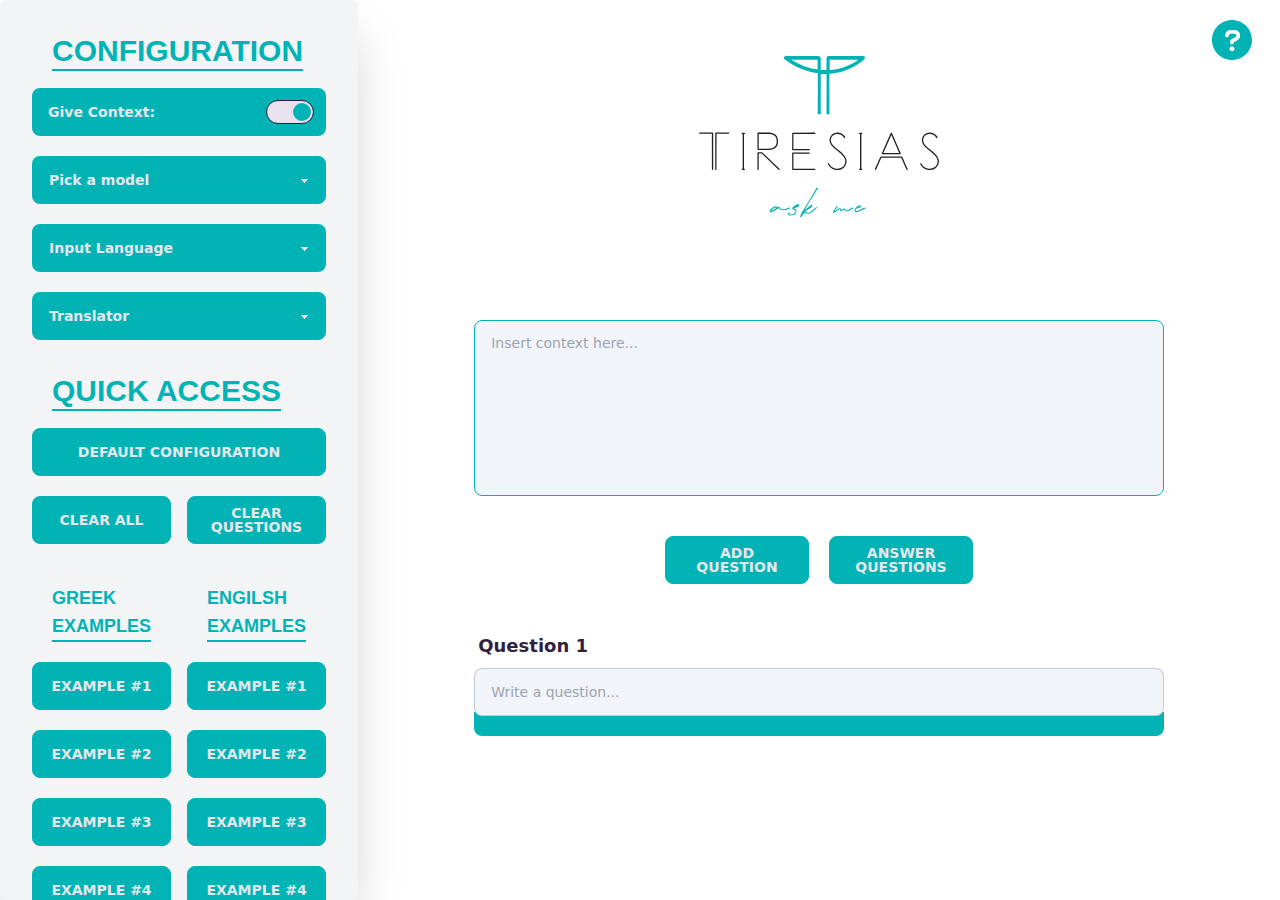
==== commit e9ed3e8b: "Updated frontend css." ====
--- a/templates/index.html
+++ b/templates/index.html
@@ -1,5 +1,5 @@
 <!DOCTYPE html>
-<html lang="en">
+<html lang="en" class="m-0 h-full bg-white">
 
 <head>
     <meta charset="UTF-8">
@@ -11,7 +11,7 @@
     <script src="https://ajax.googleapis.com/ajax/libs/jquery/3.6.0/jquery.min.js"></script>
 </head>
 
-<body class="custom-scrollbar">
+<body class="custom-scrollbar max-h-full max-w-full ">
     <div id="info-card"
         class="text-lg font-semibold bg-neutral absolute hidden h-40 w-72 rounded-lg z-30 shadow-2xl text-base-200">
         <div id="text-container" class="p-5 flex flex-col">
@@ -23,12 +23,21 @@
             </div>
         </div>
     </div>
+    <div class="absolute right-7 top-5">
+        <svg id="help-btn"
+            class="w-10 h-10 fill-primary hover:cursor-pointer hover:scale-125 ease-in hover:fill-neutral"
+            xmlns="http://www.w3.org/2000/svg" viewBox="0 0 512 512">
+            <path
+                d="M256 0C114.6 0 0 114.6 0 256s114.6 256 256 256s256-114.6 256-256S397.4 0 256 0zM256 400c-18 0-32-14-32-32s13.1-32 32-32c17.1 0 32 14 32 32S273.1 400 256 400zM325.1 258L280 286V288c0 13-11 24-24 24S232 301 232 288V272c0-8 4-16 12-21l57-34C308 213 312 206 312 198C312 186 301.1 176 289.1 176h-51.1C225.1 176 216 186 216 198c0 13-11 24-24 24s-24-11-24-24C168 159 199 128 237.1 128h51.1C329 128 360 159 360 198C360 222 347 245 325.1 258z" />
+        </svg>
+    </div>
+    <!-- Error popup -->
     <div id="popups" class="flex justify-center sm:w-11/12">
     </div>
-    <div class="flex flex-no-wrap">
+    <div class="flex flex-no-wrap bg-white">
         <!-- Sidebar starts -->
         <div id="sidebar"
-            class="w-96 h-screen sm:relative fixed shadow-2xl flex-col justify-between hidden sm:flex rounded-md">
+            class="w-96 h-screen sm:relative fixed shadow-2xl flex-col bg-gray-100 justify-between hidden sm:flex rounded-md">
             <div class="px-8 overflow-y-scroll custom-scrollbar">
                 <div class="h-16 w-full flex items-center mt-5 mb-1">
                     <h1 class="custom-font custom-line font-semibold text-3xl text-primary mx-5">CONFIGURATION</h1>
@@ -84,16 +93,28 @@
                     <div class="flex flex-row w-full">
                         <div class="flex flex-col mr-2 w-full">
                             <button class="btn-primary btn text-gray-200 mb-10" id="clear-all">Clear All</button>
-                            <button class="btn-primary btn text-gray-200 mb-5" id="ex-1">Example #1</button>
-                            <button class="btn-primary btn text-gray-200 mb-5" id="ex-3">Example #3</button>
-                            <button class="btn-primary btn text-gray-200 mb-5" id="ex-5">Example #5</button>
+                            <h1 class="custom-font custom-line text-lg font-semibold text-primary mx-5 mb-5">GREEK
+                                EXAMPLES
+                            </h1>
+                            <button class="btn-primary btn text-gray-200 mb-5" id="ex-gr-1">Example #1</button>
+                            <button class="btn-primary btn text-gray-200 mb-5" id="ex-gr-2">Example #2</button>
+                            <button class="btn-primary btn text-gray-200 mb-5" id="ex-gr-3">Example #3</button>
+                            <button class="btn-primary btn text-gray-200 mb-5" id="ex-gr-4">Example #4</button>
+                            <button class="btn-primary btn text-gray-200 mb-5" id="ex-gr-5">Example #5</button>
+                            <button class="btn-primary btn text-gray-200 mb-5" id="ex-gr-6">Example #6</button>
                         </div>
                         <div class="flex flex-col ml-2 w-full">
                             <button class="btn-primary btn text-gray-200 mb-10" id="clear-questions">Clear
                                 Questions</button>
-                            <button class="btn-primary btn text-gray-200 mb-5" id="ex-2">Example #2</button>
-                            <button class="btn-primary btn text-gray-200 mb-5" id="ex-4">Example #4</button>
-                            <button class="btn-primary btn text-gray-200 mb-5" id="ex-6">Example #6</button>
+                            <h1 class="custom-font custom-line text-lg font-semibold text-primary mx-5 mb-5">ENGILSH
+                                EXAMPLES
+                            </h1>
+                            <button class="btn-primary btn text-gray-200 mb-5" id="ex-en-1">Example #1</button>
+                            <button class="btn-primary btn text-gray-200 mb-5" id="ex-en-2">Example #2</button>
+                            <button class="btn-primary btn text-gray-200 mb-5" id="ex-en-3">Example #3</button>
+                            <button class="btn-primary btn text-gray-200 mb-5" id="ex-en-4">Example #4</button>
+                            <button class="btn-primary btn text-gray-200 mb-5" id="ex-en-5">Example #5</button>
+                            <button class="btn-primary btn text-gray-200 mb-5" id="ex-en-6">Example #6</button>
                         </div>
                     </div>
                 </div>
@@ -114,7 +135,7 @@
                 <img src="https://tuk-cdn.s3.amazonaws.com/can-uploader/light_with_icons_at_bottom-svg8.svg"
                     alt="cross">
             </button>
-            <div class="px-8 overflow-scroll custom-scrollbar h-screen bg-base-100 shadow-2xl">
+            <div class="px-8 overflow-scroll custom-scrollbar h-screen bg-gray-100 shadow-2xl">
                 <div class="h-16 w-full flex items-center justify-center mb-5 pt-8">
                     <h1 class="custom-font custom-line font-semibold text-3xl text-primary">CONFIGURATION</h1>
                 </div>
@@ -167,20 +188,34 @@
                 <div class="flex flex-col justify-center place-items-center">
                     <button class="btn-primary btn text-gray-200 mb-5 w-full" id="default-small">Default
                         CONFIGURATION</button>
-                    <div class="flex flex-row w-full">
-                        <div class="flex flex-col mr-2 w-full">
-                            <button class="btn-primary btn text-gray-200 mb-10" id="clear-all-small">Clear All</button>
-                            <button class="btn-primary btn text-gray-200 mb-5" id="ex-small-1">Example #1</button>
-                            <button class="btn-primary btn text-gray-200 mb-5" id="ex-small-3">Example #3</button>
-                            <button class="btn-primary btn text-gray-200 mb-5" id="ex-small-5">Example #5</button>
-                        </div>
-                        <div class="flex flex-col ml-2 w-full">
-                            <button class="btn-primary btn text-gray-200 mb-10" id="clear-questions-small">Clear
-                                Questions</button>
-                            <button class="btn-primary btn text-gray-200 mb-5" id="ex-small-2">Example #4</button>
-                            <button class="btn-primary btn text-gray-200 mb-5" id="ex-small-4">Example #4</button>
-                            <button class="btn-primary btn text-gray-200 mb-5" id="ex-small-6">Example #6</button>
-                        </div>
+                    <div class="flex flex-col mr-2 w-full">
+                        <button class="btn-primary btn text-gray-200 mb-5" id="clear-all-small">Clear All</button>
+                        <button class="btn-primary btn text-gray-200 mb-5" id="clear-questions-small">Clear
+                            Questions</button>
+                    </div>
+                    <div class="flex flex-col mr-2 w-full">
+
+                        <h1 class="custom-font custom-line text-lg font-semibold text-primary mx-5 mb-5">GREEK
+                            EXAMPLES
+                        </h1>
+                        <button class="btn-primary btn text-gray-200 mb-5" id="ex-gr-small-1">Example #1</button>
+                        <button class="btn-primary btn text-gray-200 mb-5" id="ex-gr-small-2">Example #2</button>
+                        <button class="btn-primary btn text-gray-200 mb-5" id="ex-gr-small-3">Example #3</button>
+                        <button class="btn-primary btn text-gray-200 mb-5" id="ex-gr-small-4">Example #4</button>
+                        <button class="btn-primary btn text-gray-200 mb-5" id="ex-gr-small-5">Example #5</button>
+                        <button class="btn-primary btn text-gray-200 mb-5" id="ex-gr-small-6">Example #6</button>
+                    </div>
+                    <div class="flex flex-col ml-2 w-full">
+
+                        <h1 class="custom-font custom-line text-lg font-semibold text-primary mx-5 mb-5">ENGILSH
+                            EXAMPLES
+                        </h1>
+                        <button class="btn-primary btn text-gray-200 mb-5" id="ex-en-small-1">Example #1</button>
+                        <button class="btn-primary btn text-gray-200 mb-5" id="ex-en-small-2">Example #2</button>
+                        <button class="btn-primary btn text-gray-200 mb-5" id="ex-en-small-3">Example #3</button>
+                        <button class="btn-primary btn text-gray-200 mb-5" id="ex-en-small-4">Example #4</button>
+                        <button class="btn-primary btn text-gray-200 mb-5" id="ex-en-small-5">Example #5</button>
+                        <button class="btn-primary btn text-gray-200 mb-5" id="ex-en-small-6">Example #6</button>
                     </div>
                 </div>
             </div>
@@ -249,7 +284,7 @@
             </div>
             <!-- Context -->
             <div class="container mx-auto py-10 h-64 md:w-4/5 w-11/12 px-6 context-container">
-                <textarea id="context" class="w-full h-full textarea textarea-primary resize-none"
+                <textarea id="context" class="w-full h-full bg-slate-100 textarea textarea-primary resize-none"
                     placeholder="Insert context here..."></textarea>
             </div>
             <!-- Button container -->
@@ -266,15 +301,13 @@
                         <span class="label-text text-lg font-semibold">Question 1</span>
                     </label>
                     <input type="text" placeholder="Write a question..."
-                        class="z-10 input input-bordered w-full input-question" />
-                    <result class="bg-primary p-3 -mt-1 rounded-t-none rounded-b-lg text-gray-200">
+                        class="z-10 input input-bordered w-full bg-slate-100 input-question" />
+                    <result class="bg-primary p-3 -mt-1 rounded-t-none rounded-b-lg text-white">
                     </result>
                 </div>
             </div>
         </div>
     </div>
-    </div>
-
 </body>
 
 </html>--- a/static/css/output.css
+++ b/static/css/output.css
@@ -1579,10 +1579,34 @@
   position: relative;
 }
 
+.right-7 {
+  right: 1.75rem;
+}
+
+.top-5 {
+  top: 1.25rem;
+}
+
 .right-0 {
   right: 0px;
 }
 
+.-left-2\/4 {
+  left: -50%;
+}
+
+.left-2\/4 {
+  left: 50%;
+}
+
+.left-1\/3 {
+  left: 33.333333%;
+}
+
+.right-1\/3 {
+  right: 33.333333%;
+}
+
 .z-30 {
   z-index: 30;
 }
@@ -1593,6 +1617,10 @@
 
 .z-10 {
   z-index: 10;
+}
+
+.m-0 {
+  margin: 0px;
 }
 
 .mx-5 {
@@ -1673,6 +1701,22 @@
   margin-left: auto;
 }
 
+.mt-3 {
+  margin-top: 0.75rem;
+}
+
+.mt-2 {
+  margin-top: 0.5rem;
+}
+
+.ml-2\.5 {
+  margin-left: 0.625rem;
+}
+
+.box-border {
+  box-sizing: border-box;
+}
+
 .inline-block {
   display: inline-block;
 }
@@ -1681,6 +1725,10 @@
   display: flex;
 }
 
+.inline-flex {
+  display: inline-flex;
+}
+
 .hidden {
   display: none;
 }
@@ -1689,6 +1737,10 @@
   height: 10rem;
 }
 
+.h-10 {
+  height: 2.5rem;
+}
+
 .h-screen {
   height: 100vh;
 }
@@ -1701,10 +1753,6 @@
   height: 3rem;
 }
 
-.h-10 {
-  height: 2.5rem;
-}
-
 .h-96 {
   height: 24rem;
 }
@@ -1725,10 +1773,18 @@
   height: 1.5rem;
 }
 
+.max-h-full {
+  max-height: 100%;
+}
+
 .w-72 {
   width: 18rem;
 }
 
+.w-10 {
+  width: 2.5rem;
+}
+
 .w-96 {
   width: 24rem;
 }
@@ -1741,10 +1797,6 @@
   width: 20rem;
 }
 
-.w-10 {
-  width: 2.5rem;
-}
-
 .w-11\/12 {
   width: 91.666667%;
 }
@@ -1761,10 +1813,18 @@
   width: 50%;
 }
 
+.w-12 {
+  width: 3rem;
+}
+
 .max-w-xs {
   max-width: 20rem;
 }
 
+.max-w-full {
+  max-width: 100%;
+}
+
 .flex-shrink-0 {
   flex-shrink: 0;
 }
@@ -1809,6 +1869,10 @@
   justify-content: space-between;
 }
 
+.overflow-hidden {
+  overflow: hidden;
+}
+
 .overflow-scroll {
   overflow: scroll;
 }
@@ -1827,6 +1891,10 @@
 
 .rounded {
   border-radius: 0.25rem;
+}
+
+.rounded-full {
+  border-radius: 9999px;
 }
 
 .rounded-t-none {
@@ -1847,11 +1915,34 @@
   border-bottom-right-radius: 0.25rem;
 }
 
+.border {
+  border-width: 1px;
+}
+
+.border-transparent {
+  border-color: transparent;
+}
+
+.border-gray-300 {
+  --tw-border-opacity: 1;
+  border-color: rgb(209 213 219 / var(--tw-border-opacity));
+}
+
 .bg-neutral {
   --tw-bg-opacity: 1;
   background-color: hsl(var(--n) / var(--tw-bg-opacity));
 }
 
+.bg-white {
+  --tw-bg-opacity: 1;
+  background-color: rgb(255 255 255 / var(--tw-bg-opacity));
+}
+
+.bg-gray-100 {
+  --tw-bg-opacity: 1;
+  background-color: rgb(243 244 246 / var(--tw-bg-opacity));
+}
+
 .bg-primary {
   --tw-bg-opacity: 1;
   background-color: hsl(var(--p) / var(--tw-bg-opacity));
@@ -1867,9 +1958,43 @@
   background-color: rgb(31 41 55 / var(--tw-bg-opacity));
 }
 
-.bg-base-100 {
-  --tw-bg-opacity: 1;
-  background-color: hsl(var(--b1) / var(--tw-bg-opacity));
+.bg-slate-100 {
+  --tw-bg-opacity: 1;
+  background-color: rgb(241 245 249 / var(--tw-bg-opacity));
+}
+
+.bg-error {
+  --tw-bg-opacity: 1;
+  background-color: hsl(var(--er) / var(--tw-bg-opacity));
+}
+
+.bg-success {
+  --tw-bg-opacity: 1;
+  background-color: hsl(var(--su) / var(--tw-bg-opacity));
+}
+
+.bg-warning {
+  --tw-bg-opacity: 1;
+  background-color: hsl(var(--wa) / var(--tw-bg-opacity));
+}
+
+.bg-red-100 {
+  --tw-bg-opacity: 1;
+  background-color: rgb(254 226 226 / var(--tw-bg-opacity));
+}
+
+.bg-gray-50 {
+  --tw-bg-opacity: 1;
+  background-color: rgb(249 250 251 / var(--tw-bg-opacity));
+}
+
+.bg-red-600 {
+  --tw-bg-opacity: 1;
+  background-color: rgb(220 38 38 / var(--tw-bg-opacity));
+}
+
+.fill-primary {
+  fill: hsl(var(--p));
 }
 
 .fill-gray-200 {
@@ -1903,12 +2028,43 @@
   padding-right: 1.5rem;
 }
 
+.px-4 {
+  padding-left: 1rem;
+  padding-right: 1rem;
+}
+
+.py-3 {
+  padding-top: 0.75rem;
+  padding-bottom: 0.75rem;
+}
+
+.py-2 {
+  padding-top: 0.5rem;
+  padding-bottom: 0.5rem;
+}
+
 .pl-4 {
   padding-left: 1rem;
 }
 
 .pt-8 {
   padding-top: 2rem;
+}
+
+.pt-5 {
+  padding-top: 1.25rem;
+}
+
+.pb-4 {
+  padding-bottom: 1rem;
+}
+
+.text-left {
+  text-align: left;
+}
+
+.text-center {
+  text-align: center;
 }
 
 .text-lg {
@@ -1926,8 +2082,21 @@
   line-height: 1.25rem;
 }
 
+.text-base {
+  font-size: 1rem;
+  line-height: 1.5rem;
+}
+
 .font-semibold {
   font-weight: 600;
+}
+
+.font-medium {
+  font-weight: 500;
+}
+
+.leading-6 {
+  line-height: 1.5rem;
 }
 
 .text-base-200 {
@@ -1958,6 +2127,26 @@
 .text-gray-200 {
   --tw-text-opacity: 1;
   color: rgb(229 231 235 / var(--tw-text-opacity));
+}
+
+.text-red-600 {
+  --tw-text-opacity: 1;
+  color: rgb(220 38 38 / var(--tw-text-opacity));
+}
+
+.text-gray-900 {
+  --tw-text-opacity: 1;
+  color: rgb(17 24 39 / var(--tw-text-opacity));
+}
+
+.text-gray-500 {
+  --tw-text-opacity: 1;
+  color: rgb(107 114 128 / var(--tw-text-opacity));
+}
+
+.text-gray-700 {
+  --tw-text-opacity: 1;
+  color: rgb(55 65 81 / var(--tw-text-opacity));
 }
 
 .underline {
@@ -1980,6 +2169,12 @@
 .shadow-xl {
   --tw-shadow: 0 20px 25px -5px rgb(0 0 0 / 0.1), 0 8px 10px -6px rgb(0 0 0 / 0.1);
   --tw-shadow-colored: 0 20px 25px -5px var(--tw-shadow-color), 0 8px 10px -6px var(--tw-shadow-color);
+  box-shadow: var(--tw-ring-offset-shadow, 0 0 #0000), var(--tw-ring-shadow, 0 0 #0000), var(--tw-shadow);
+}
+
+.shadow-sm {
+  --tw-shadow: 0 1px 2px 0 rgb(0 0 0 / 0.05);
+  --tw-shadow-colored: 0 1px 2px 0 var(--tw-shadow-color);
   box-shadow: var(--tw-ring-offset-shadow, 0 0 #0000), var(--tw-ring-shadow, 0 0 #0000), var(--tw-shadow);
 }
 
@@ -1991,8 +2186,18 @@
   transition-duration: 150ms;
 }
 
+.transition-all {
+  transition-property: all;
+  transition-timing-function: cubic-bezier(0.4, 0, 0.2, 1);
+  transition-duration: 150ms;
+}
+
 .duration-150 {
   transition-duration: 150ms;
+}
+
+.ease-in {
+  transition-timing-function: cubic-bezier(0.4, 0, 1, 1);
 }
 
 .ease-in-out {
@@ -2079,8 +2284,28 @@
   background: #035f61;
 }
 
+.hover\:scale-125:hover {
+  --tw-scale-x: 1.25;
+  --tw-scale-y: 1.25;
+  transform: translate(var(--tw-translate-x), var(--tw-translate-y)) rotate(var(--tw-rotate)) skewX(var(--tw-skew-x)) skewY(var(--tw-skew-y)) scaleX(var(--tw-scale-x)) scaleY(var(--tw-scale-y));
+}
+
 .hover\:cursor-pointer:hover {
   cursor: pointer;
+}
+
+.hover\:bg-red-700:hover {
+  --tw-bg-opacity: 1;
+  background-color: rgb(185 28 28 / var(--tw-bg-opacity));
+}
+
+.hover\:bg-gray-50:hover {
+  --tw-bg-opacity: 1;
+  background-color: rgb(249 250 251 / var(--tw-bg-opacity));
+}
+
+.hover\:fill-neutral:hover {
+  fill: hsl(var(--n));
 }
 
 .focus\:outline-none:focus {
@@ -2099,6 +2324,16 @@
   --tw-ring-color: rgb(31 41 55 / var(--tw-ring-opacity));
 }
 
+.focus\:ring-red-500:focus {
+  --tw-ring-opacity: 1;
+  --tw-ring-color: rgb(239 68 68 / var(--tw-ring-opacity));
+}
+
+.focus\:ring-indigo-500:focus {
+  --tw-ring-opacity: 1;
+  --tw-ring-color: rgb(99 102 241 / var(--tw-ring-opacity));
+}
+
 .focus\:ring-offset-2:focus {
   --tw-ring-offset-width: 2px;
 }
@@ -2108,6 +2343,28 @@
     position: relative;
   }
 
+  .sm\:my-8 {
+    margin-top: 2rem;
+    margin-bottom: 2rem;
+  }
+
+  .sm\:mx-0 {
+    margin-left: 0px;
+    margin-right: 0px;
+  }
+
+  .sm\:mt-0 {
+    margin-top: 0px;
+  }
+
+  .sm\:ml-4 {
+    margin-left: 1rem;
+  }
+
+  .sm\:ml-3 {
+    margin-left: 0.75rem;
+  }
+
   .sm\:flex {
     display: flex;
   }
@@ -2116,12 +2373,62 @@
     display: none;
   }
 
+  .sm\:h-10 {
+    height: 2.5rem;
+  }
+
   .sm\:w-11\/12 {
     width: 91.666667%;
   }
 
   .sm\:w-28 {
     width: 7rem;
+  }
+
+  .sm\:w-full {
+    width: 100%;
+  }
+
+  .sm\:w-10 {
+    width: 2.5rem;
+  }
+
+  .sm\:w-auto {
+    width: auto;
+  }
+
+  .sm\:max-w-lg {
+    max-width: 32rem;
+  }
+
+  .sm\:flex-row-reverse {
+    flex-direction: row-reverse;
+  }
+
+  .sm\:items-start {
+    align-items: flex-start;
+  }
+
+  .sm\:p-6 {
+    padding: 1.5rem;
+  }
+
+  .sm\:px-6 {
+    padding-left: 1.5rem;
+    padding-right: 1.5rem;
+  }
+
+  .sm\:pb-4 {
+    padding-bottom: 1rem;
+  }
+
+  .sm\:text-left {
+    text-align: left;
+  }
+
+  .sm\:text-sm {
+    font-size: 0.875rem;
+    line-height: 1.25rem;
   }
 }
 
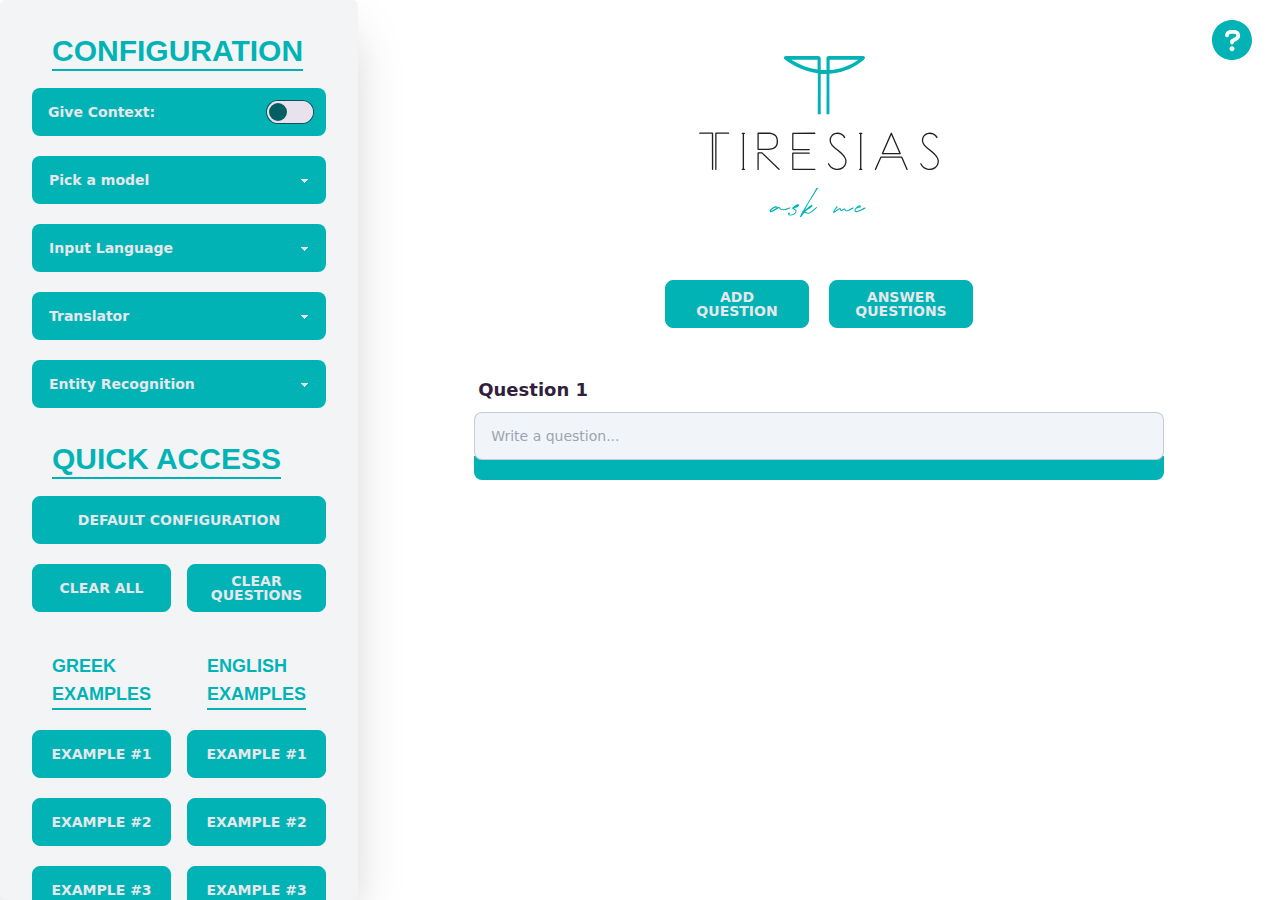
==== commit 89860a2d: "Fixed some frontend issues" ====
--- a/templates/index.html
+++ b/templates/index.html
@@ -46,8 +46,8 @@
                 <div class="w-full max-w-xs mb-5 text-sm flex flex-row bg-primary pl-4 items-center rounded-lg h-12">
                     <div class="font-semibold text-gray-200 mr-auto">Give Context:</div>
                     <div class="form-control mr-3">
-                        <input id="context-check" type="checkbox" class="toggle toggle-md context-toggle bg-secondary"
-                            checked />
+                        <input id="context-check" type="checkbox"
+                            class="toggle toggle-md context-toggle bg-secondary" />
                     </div>
                 </div>
                 <select id="model" class="select w-full max-w-xs bg-primary text-gray-200 mb-5 ">
@@ -78,7 +78,7 @@
                     <option value="bing">Bing</option>
                     <option value="helsinki">Helsinki</option>
                 </select>
-                <select id='erm' class="select w-full max-w-xs bg-primary text-gray-200 mb-5 hidden">
+                <select id='erm' class="select w-full max-w-xs bg-primary text-gray-200 mb-5">
                     <option value="pick" disabled selected>Entity Recognition</option>
                     <option value="babelfy" disabled>Babelfy</option>
                     <option value="lod">LODsyndesis</option>
@@ -106,7 +106,7 @@
                         <div class="flex flex-col ml-2 w-full">
                             <button class="btn-primary btn text-gray-200 mb-10" id="clear-questions">Clear
                                 Questions</button>
-                            <h1 class="custom-font custom-line text-lg font-semibold text-primary mx-5 mb-5">ENGILSH
+                            <h1 class="custom-font custom-line text-lg font-semibold text-primary mx-5 mb-5">ENGLISH
                                 EXAMPLES
                             </h1>
                             <button class="btn-primary btn text-gray-200 mb-5" id="ex-en-1">Example #1</button>
@@ -144,8 +144,7 @@
                     class="w-full max-w-xs mb-5 text-sm flex flex-row bg-primary pl-4 items-center rounded-lg h-12 context-small">
                     <div class="font-semibold text-gray-200 mr-auto">Give Context:</div>
                     <div class="form-control mr-3">
-                        <input id="context-check-small" type="checkbox" class="toggle toggle-md context-toggle"
-                            checked />
+                        <input id="context-check-small" type="checkbox" class="toggle toggle-md context-toggle" />
                     </div>
                 </div>
                 <select id="model-small" class="select w-full max-w-xs bg-primary text-gray-200 mb-5 ">
@@ -176,7 +175,7 @@
                     <option value="bing">Bing</option>
                     <option value="helsinki">Helsinki</option>
                 </select>
-                <select id="erm-small" class="select w-full max-w-xs bg-primary text-gray-200 mb-5 hidden">
+                <select id="erm-small" class="select w-full max-w-xs bg-primary text-gray-200 mb-5">
                     <option value="pick" disabled selected>Entity Recognition</option>
                     <option value="babelfy" disabled>Babelfy</option>
                     <option value="lod">LODsyndesis</option>
@@ -207,7 +206,7 @@
                     </div>
                     <div class="flex flex-col ml-2 w-full">
 
-                        <h1 class="custom-font custom-line text-lg font-semibold text-primary mx-5 mb-5">ENGILSH
+                        <h1 class="custom-font custom-line text-lg font-semibold text-primary mx-5 mb-5">ENGLISH
                             EXAMPLES
                         </h1>
                         <button class="btn-primary btn text-gray-200 mb-5" id="ex-en-small-1">Example #1</button>
@@ -283,7 +282,7 @@
                 </svg>
             </div>
             <!-- Context -->
-            <div class="container mx-auto py-10 h-64 md:w-4/5 w-11/12 px-6 context-container">
+            <div class="hidden container mx-auto py-10 h-64 md:w-4/5 w-11/12 px-6 context-container">
                 <textarea id="context" class="w-full h-full bg-slate-100 textarea textarea-primary resize-none"
                     placeholder="Insert context here..."></textarea>
             </div>
